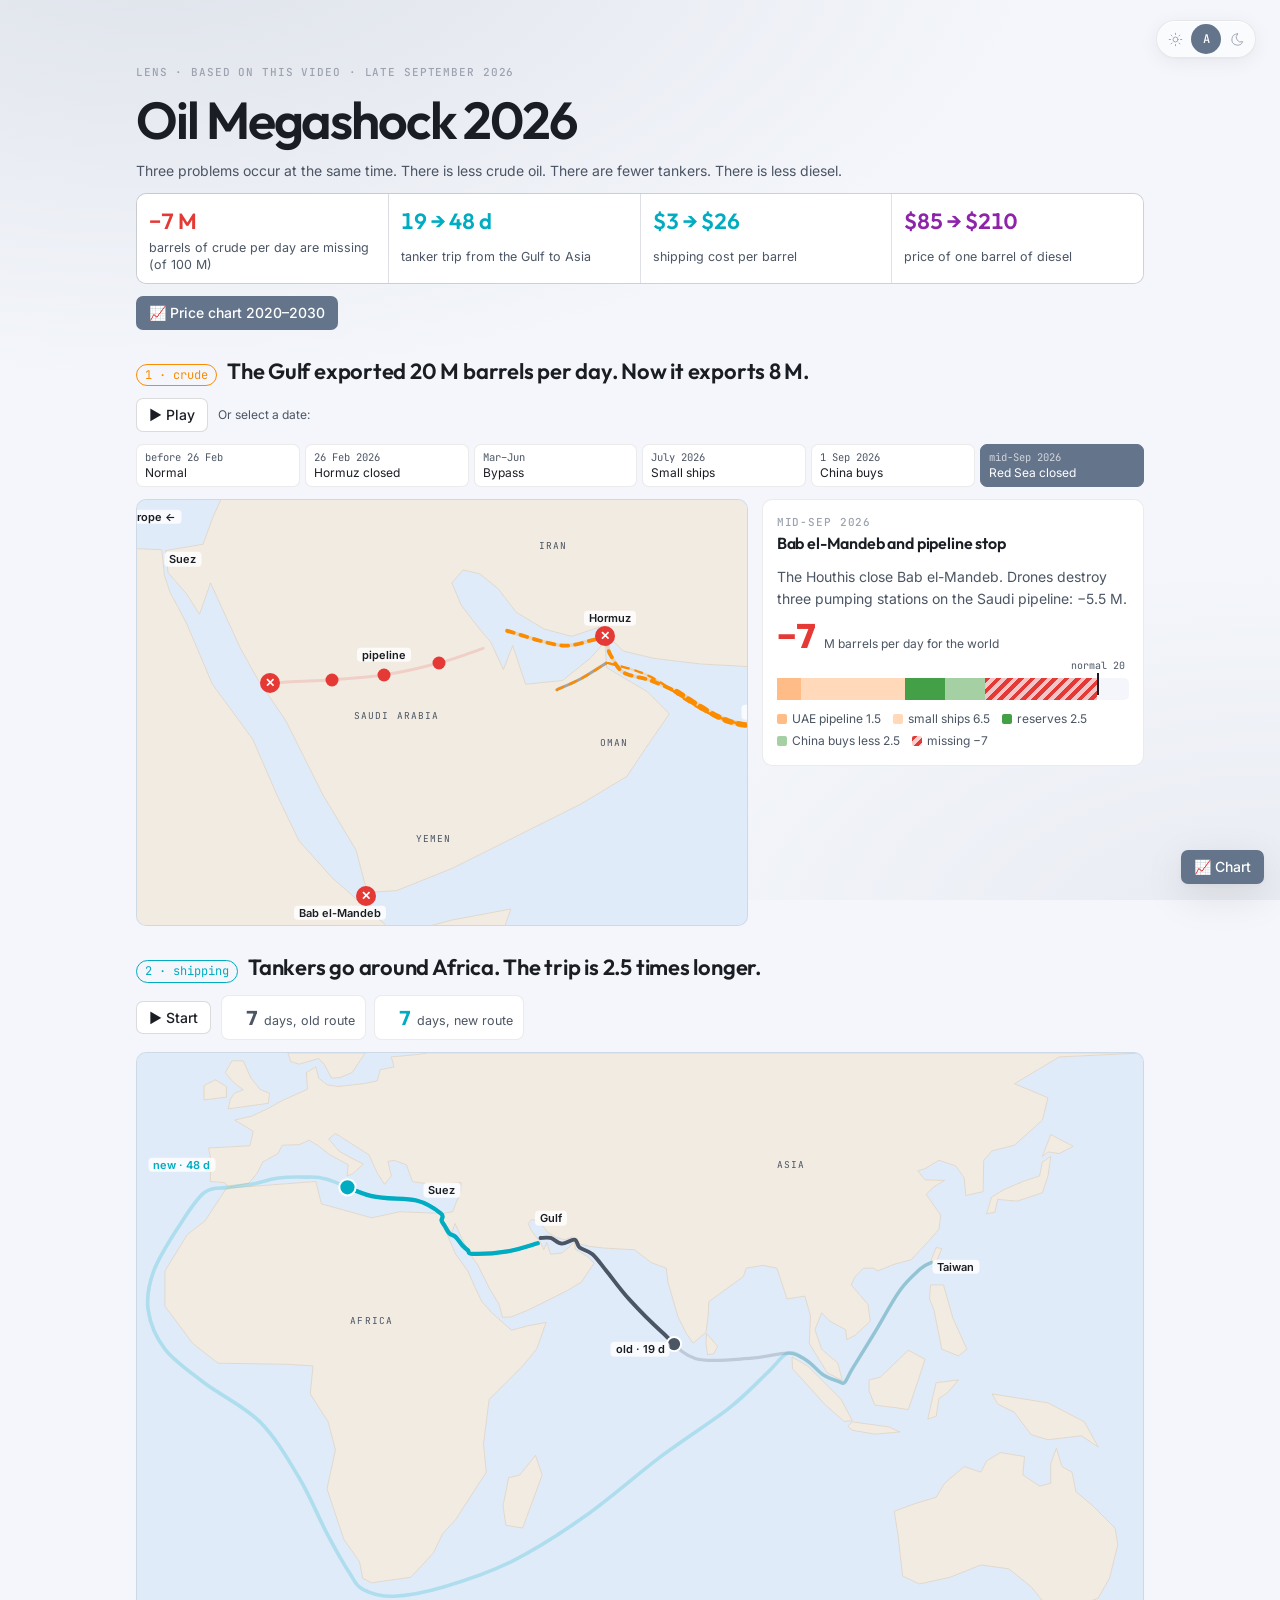
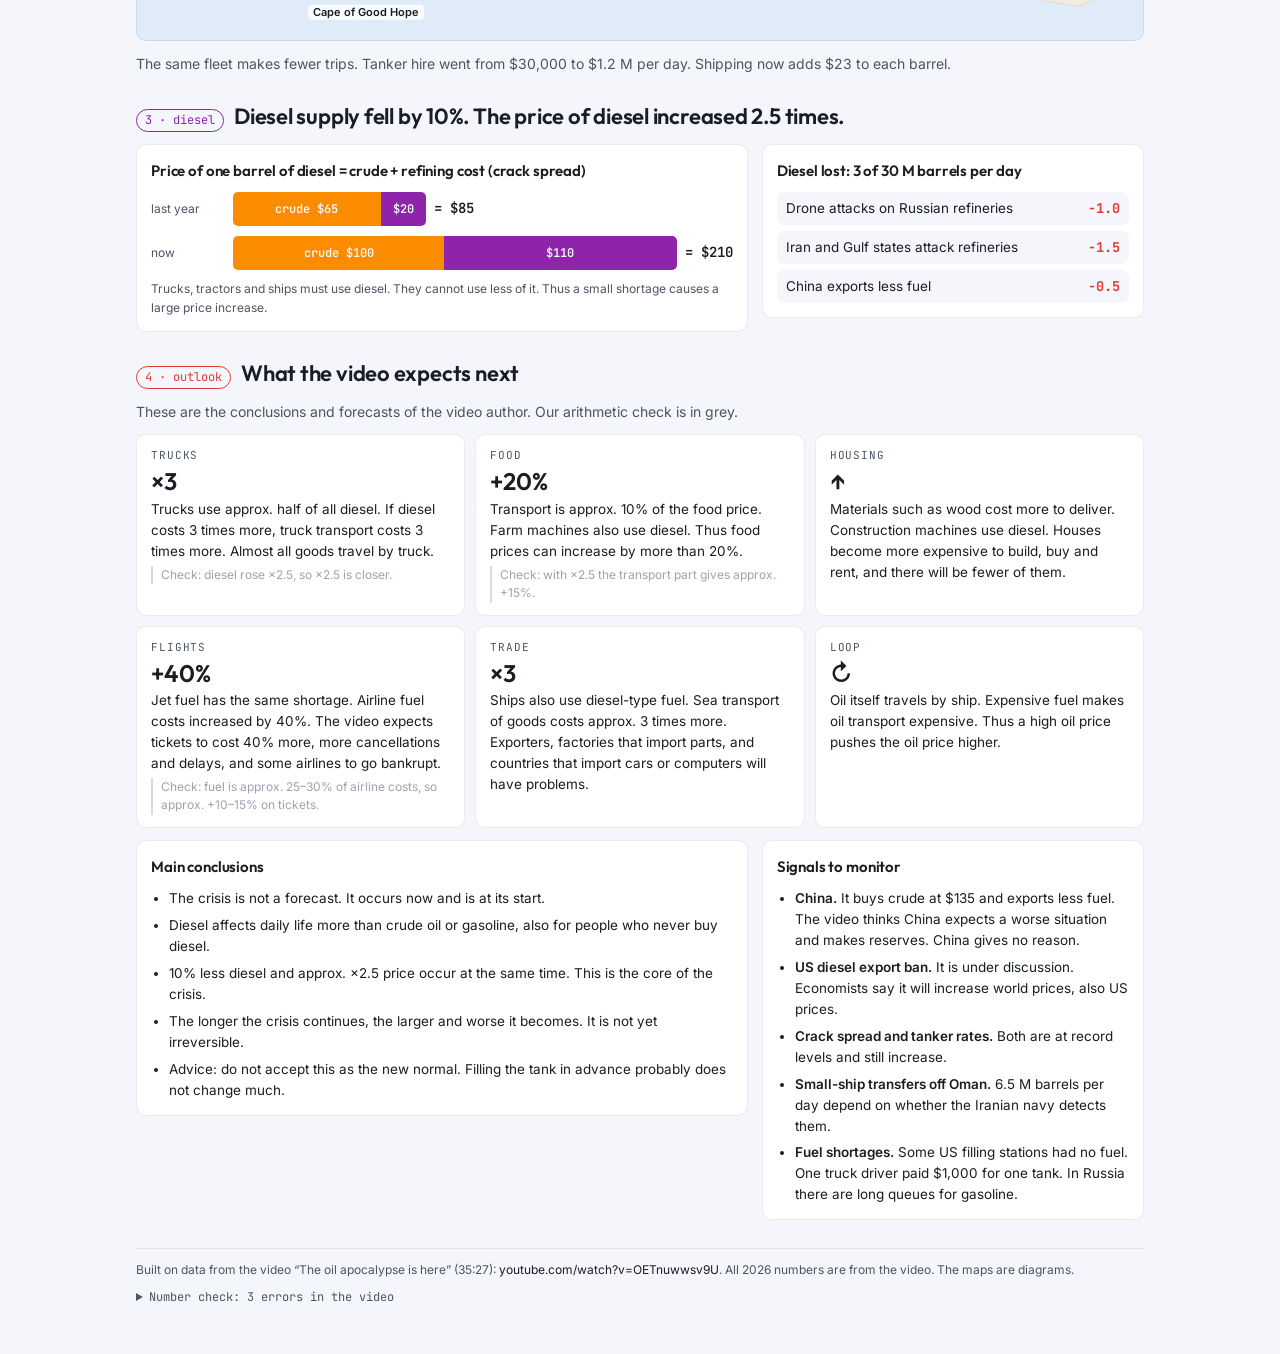
==== oilmegashock26.html @ 667f5273 "chore: drop unused chips rule" ====
<!doctype html>
<html lang="en" data-accent="lens">
<head>
<meta charset="utf-8">
<meta name="viewport" content="width=device-width,initial-scale=1,viewport-fit=cover">
<meta name="color-scheme" content="light dark">
<title>Oil Megashock 2026 · lens</title>
<meta name="description" content="Three oil shocks at once in 2026: crude, shipping and diesel. Interactive maps and a price chart 2020–2030.">
<meta name="date" content="2026-10-02">
<meta name="keywords" content="energy, economics">
<meta name="lens:source" content="video">
<meta property="og:title" content="Oil Megashock 2026">
<meta property="og:url" content="https://lens.gramoflava.xyz/oilmegashock26.html">
<link rel="icon" href="favicon.svg" type="image/svg+xml">
<link rel="preconnect" href="https://fonts.googleapis.com">
<link rel="preconnect" href="https://fonts.gstatic.com" crossorigin>
<link rel="stylesheet" href="https://fonts.googleapis.com/css2?family=Inter:wght@400;500;600&amp;family=JetBrains+Mono:wght@400;500&amp;family=Outfit:wght@400;500;600;700&amp;display=swap">
<script>
  (function () {
    var t = null;
    try { t = localStorage.getItem('theme'); } catch (e) { }
    if (t === 'light') document.documentElement.classList.add('theme-light');
    else if (t === 'dark') document.documentElement.classList.add('theme-dark');
  })();
</script>
<link rel="stylesheet" href="gramofdesign/gramof.css">
<link rel="stylesheet" href="common.css">
<script defer src="gramofdesign/theme.js"></script>
<style>
/* Layout: three compact blocks (supply, shipping, price) + chart modal.
   Colours come from gramof design tokens, so the theme switch drives everything. */
:root{
  --ink:var(--text); --muted:var(--text-secondary);
  --crude:var(--chart-2); --ship:var(--chart-4); --refine:var(--chart-3); --bad:var(--chart-5); --good:var(--chart-6);
  --sea:color-mix(in srgb,var(--chart-1) 10%,var(--bg));
  --land:color-mix(in srgb,var(--palette-sand) 22%,var(--surface));
  --coast:color-mix(in srgb,var(--palette-sand) 55%,var(--surface));
  --display:var(--font-display); --body:var(--font-sans); --mono:var(--font-mono);
}
.wrap{max-width:1040px;margin:0 auto;padding-inline:16px;padding-block:64px 48px;display:grid;gap:28px}
h1,h2,h3{font-family:var(--display);margin:0;text-wrap:balance;letter-spacing:-.01em}
h1{font-size:clamp(30px,5.5vw,52px);font-weight:600;letter-spacing:-.04em;line-height:1.05}
h2{font-size:clamp(17px,2.4vw,22px);font-weight:600;line-height:1.2}
h3{font-size:15px;font-weight:600}
p{margin:0}
.mono{font-family:var(--mono);font-variant-numeric:tabular-nums}
.muted{color:var(--muted)}
.t-crude{color:var(--crude)}.t-ship{color:var(--ship)}.t-refine{color:var(--refine)}.t-bad{color:var(--bad)}.t-good{color:var(--good)}
header{display:grid;gap:12px}
.kpis{display:grid;grid-template-columns:repeat(4,minmax(0,1fr));gap:1px;background:var(--line);border:1px solid var(--line);border-radius:10px;overflow:hidden}
.kpi{background:var(--surface);padding:10px 12px;display:grid;gap:2px}
.kpi b{font-family:var(--display);font-size:clamp(16px,2.2vw,22px);font-weight:600;white-space:nowrap;font-variant-numeric:tabular-nums}
.kpi span{font-size:12.5px;color:var(--muted);line-height:1.3}
@media (max-width:700px){.kpis{grid-template-columns:repeat(2,minmax(0,1fr))}}
section{display:grid;gap:12px}
.sh{display:flex;gap:10px;align-items:baseline;flex-wrap:wrap}
.sh .n{font-family:var(--mono);font-size:12px;color:var(--c);border:1px solid currentColor;border-radius:99px;padding:1px 8px}
.step:focus-visible,.x:focus-visible{outline:none;box-shadow:0 0 0 3px var(--accent-ring)}
.ctrl{display:flex;gap:10px;align-items:center;flex-wrap:wrap}

.grid2{display:grid;grid-template-columns:minmax(0,1.6fr) minmax(0,1fr);gap:14px;align-items:start}
@media (max-width:820px){.grid2{grid-template-columns:1fr}}
.card{background:var(--surface);border:1px solid var(--line);border-radius:10px;padding:14px;display:grid;gap:10px;min-width:0}

.map{position:relative;border-radius:10px;overflow:hidden;border:1px solid var(--line);background:var(--sea)}
.map svg{display:block;width:100%;height:auto}
.land{fill:var(--land);stroke:var(--coast);stroke-width:.6;stroke-linejoin:round;vector-effect:non-scaling-stroke}
.lbl{position:absolute;transform:translate(-50%,-50%);font-size:11px;line-height:1.15;white-space:nowrap;pointer-events:none;text-align:center}
.lbl.country{font-family:var(--mono);letter-spacing:.12em;text-transform:uppercase;color:var(--muted);font-size:9.5px}
.lbl.pt{font-weight:600;background:color-mix(in oklab,var(--surface) 80%,transparent);padding:1px 5px;border-radius:4px}
@media (max-width:560px){.lbl.minor{display:none}.lbl.pt{font-size:10px}}
.mk{position:absolute;transform:translate(-50%,-50%);display:grid;place-items:center;width:20px;height:20px;border-radius:50%;background:var(--bad);color:#fff;font-weight:700;font-size:12px;transition:transform .35s cubic-bezier(.3,1.6,.5,1),opacity .3s;pointer-events:none}
.mk.small{width:13px;height:13px}
.mk.off{transform:translate(-50%,-50%) scale(0);opacity:0}
.flow{fill:none;stroke-linecap:round;stroke-linejoin:round;vector-effect:non-scaling-stroke;transition:stroke-width .7s ease}
.flow.anim{stroke-dasharray:7 7;animation:dash .9s linear infinite}
.pipe{fill:none;stroke-linecap:round;vector-effect:non-scaling-stroke;transition:opacity .6s}
@keyframes dash{to{stroke-dashoffset:-14}}
.route{fill:none;stroke-linecap:round;stroke-linejoin:round}

.stepper{display:grid;grid-template-columns:repeat(6,minmax(0,1fr));gap:5px}
.step{all:unset;cursor:pointer;display:grid;gap:1px;padding:6px 8px;border-radius:7px;border:1px solid var(--line);background:var(--surface);font-size:12px;line-height:1.25}
.step .d{font-family:var(--mono);font-size:10.5px;color:var(--muted)}
.step[aria-current="true"]{background:var(--accent);color:var(--text-on-accent);border-color:var(--accent)}
.step[aria-current="true"] .d{color:inherit;opacity:.7}
@media (max-width:640px){.stepper{grid-template-columns:repeat(3,minmax(0,1fr))}}
.net{display:flex;align-items:baseline;gap:8px}
.net b{font-family:var(--display);font-size:34px;font-weight:800;line-height:1}
.bal{position:relative;height:22px;border-radius:5px;background:var(--bg);display:flex;margin-top:14px}
.bal div{height:100%;transition:width .7s cubic-bezier(.4,0,.2,1)}
.bal .norm{position:absolute;top:-5px;bottom:-5px;width:2px;background:var(--ink)}
.bal .norm::after{content:"normal 20";position:absolute;top:-15px;left:50%;transform:translateX(-50%);font-family:var(--mono);font-size:10px;color:var(--muted);white-space:nowrap}
.gap{background:repeating-linear-gradient(135deg,var(--bad) 0 4px,color-mix(in oklab,var(--bad) 25%,transparent) 4px 8px)}
.leg{display:flex;flex-wrap:wrap;gap:4px 12px;font-size:12px;color:var(--muted)}
.leg i{display:inline-block;width:10px;height:10px;border-radius:2px;margin-right:5px;vertical-align:-1px}

.counters{display:flex;gap:8px;flex-wrap:wrap}
.counter{display:flex;gap:6px;align-items:baseline;padding:6px 10px;border-radius:8px;background:var(--surface);border:1px solid var(--line);font-size:12.5px;color:var(--muted)}
.counter b{font-family:var(--display);font-size:20px;min-width:2ch;text-align:right;font-variant-numeric:tabular-nums}

.srow{display:grid;grid-template-columns:72px minmax(0,1fr);gap:10px;align-items:center}
.sbar{display:flex;height:34px}
.sbar div{display:flex;align-items:center;justify-content:center;font-family:var(--mono);font-size:12px;font-weight:600;color:var(--bg);white-space:nowrap;overflow:hidden;transition:width 1.1s cubic-bezier(.3,0,.2,1)}
.sbar .tot{color:var(--ink);padding-left:8px;font-size:14px;justify-content:flex-start;overflow:visible}
.list{display:grid;gap:6px;font-size:13.5px}
.li{display:grid;grid-template-columns:minmax(0,1fr) auto;gap:10px;padding:6px 9px;border-radius:7px;background:var(--bg)}
.li b{font-family:var(--mono)}
.fc{display:grid;grid-template-columns:repeat(3,minmax(0,1fr));gap:10px}
@media (max-width:820px){.fc{grid-template-columns:repeat(2,minmax(0,1fr))}}
@media (max-width:520px){.fc{grid-template-columns:1fr}}
.fcard{background:var(--surface);border:1px solid var(--line);border-radius:10px;padding:12px 14px;display:grid;gap:4px;align-content:start}
.fcard .fk{font-family:var(--mono);font-size:11px;letter-spacing:.08em;text-transform:uppercase;color:var(--muted)}
.fcard b{font-family:var(--display);font-size:24px;font-weight:600;line-height:1.1}
.fcard p{font-size:13.5px}
.fcard small{font-size:12px;color:var(--text-muted);border-left:2px solid var(--line-strong);padding-left:8px}
.pts{margin:0;padding-left:18px;display:grid;gap:6px;font-size:13.5px}
.pts b{font-weight:600}
details{font-size:13px;color:var(--muted)}
details summary{cursor:pointer;font-family:var(--mono);font-size:12px}
details ul{margin:8px 0 0;padding-left:18px;display:grid;gap:4px}
footer{font-size:12px;color:var(--muted);border-top:1px solid var(--line);padding-top:12px;display:grid;gap:8px}
.fab{position:fixed;right:16px;bottom:calc(16px + env(safe-area-inset-bottom,0px));z-index:5;box-shadow:var(--shadow-lg)}

/* modal */
dialog#chartDlg{position:fixed;inset:0;width:100vw;height:100dvh;max-width:none;max-height:none;margin:0;padding:0;border:0;border-radius:0;box-shadow:none;background:var(--surface);color:var(--ink);overflow:hidden}
dialog#chartDlg::backdrop{background:rgba(6,12,16,.55)}
.dlg{display:grid;grid-template-rows:auto minmax(0,1fr);height:100%;max-width:1600px;margin:0 auto}
.dlg-head{display:flex;gap:12px;align-items:flex-start;justify-content:space-between;padding:calc(12px + env(safe-area-inset-top,0px)) 20px 12px;border-bottom:1px solid var(--line)}
.dlg-body{overflow:auto;padding:14px 20px calc(16px + env(safe-area-inset-bottom,0px));display:grid;gap:14px;align-content:start}
.x{all:unset;cursor:pointer;width:32px;height:32px;border-radius:50%;display:grid;place-items:center;border:1px solid var(--line);font-size:16px;flex:none}
.now{display:grid;grid-template-columns:repeat(3,minmax(0,1fr));gap:8px}
.nowc{background:var(--bg);border-radius:8px;padding:8px 10px;display:grid;gap:1px;border-top:3px solid var(--c)}
.nowc .h{font-size:12px;color:var(--muted)}
.nowc b{font-family:var(--display);font-size:20px;font-weight:600;font-variant-numeric:tabular-nums}
.nowc small{font-size:11px;color:var(--muted);font-family:var(--mono)}
@media (max-width:600px){.now{grid-template-columns:1fr}}
.stale{font-size:13px;padding:7px 10px;border-radius:8px;background:color-mix(in oklab,var(--crude) 14%,var(--surface))}
.cg{display:grid;grid-template-columns:minmax(0,1fr) 300px;gap:20px;align-items:start}
@media (max-width:880px){.cg{grid-template-columns:1fr}}
.charts{position:relative;min-width:0}
.charts svg{display:block;width:100%;touch-action:pan-y}
.charts text{font-family:var(--mono);font-size:10.5px;fill:var(--muted)}
.charts .ttl{font-family:var(--body);font-size:12.5px;font-weight:600;fill:var(--ink)}
.tip{position:absolute;pointer-events:none;background:var(--ink);color:var(--bg);font-size:12px;padding:7px 9px;border-radius:8px;display:grid;gap:2px;min-width:160px;transform:translate(-50%,0);font-family:var(--mono);z-index:2}
.tip .d{font-weight:600;font-family:var(--body)}
.issues{display:grid;gap:6px}
.iss{display:grid;grid-template-columns:20px minmax(0,1fr);gap:8px;align-items:start;padding:6px 8px;border-radius:7px;background:var(--bg);cursor:pointer;font-size:13px;line-height:1.3;position:relative}
.iss:focus-within{outline:2px solid var(--ship)}
.iss input{position:absolute;opacity:0;pointer-events:none}
.iss .box{width:18px;height:18px;border-radius:4px;display:grid;place-items:center;font-weight:700;font-size:11px;color:#fff;background:var(--bad)}
.iss.res .box{background:var(--good)}
.iss.res .nm{text-decoration:line-through;color:var(--muted)}
.iss .meta{font-family:var(--mono);font-size:10.5px;color:var(--muted)}
input[type=range]{width:100%;accent-color:var(--ink)}
.sl{display:grid;gap:2px;font-size:13px}
.sl .top{display:flex;justify-content:space-between}
.key{display:flex;flex-wrap:wrap;gap:4px 12px;font-size:12px;color:var(--muted)}
.key i{display:inline-block;width:18px;height:0;border-top:2.5px solid;vertical-align:middle;margin-right:5px}
.small{font-size:12px;color:var(--muted)}
@media (prefers-reduced-motion: reduce){*{animation:none!important;transition:none!important}}
</style>
</head>
<body>
<div class="theme-wrap">
  <div class="segmented segmented--icon" role="group" aria-label="Color theme" data-theme-switch>
    <button class="segmented__btn" type="button" data-theme="light" aria-label="Light" title="Light" aria-pressed="false">
      <svg class="icon" viewBox="0 0 24 24" aria-hidden="true"><circle cx="12" cy="12" r="4"></circle><path d="M6.343 17.657l-1.414 1.414M6.343 6.343L4.929 4.929M17.657 6.343l1.414 -1.414M17.657 17.657l1.414 1.414M12 20v2M12 2v2M20 12h2M2 12h2"></path></svg>
    </button>
    <button class="segmented__btn" type="button" data-theme="auto" aria-label="Auto" title="Auto" aria-pressed="false"><span>A</span></button>
    <button class="segmented__btn" type="button" data-theme="dark" aria-label="Dark" title="Dark" aria-pressed="false">
      <svg class="icon" viewBox="0 0 24 24" aria-hidden="true"><path d="M12 3h.393a7.5 7.5 0 0 0 7.92 12.446A9 9 0 1 1 12 2.992z"></path></svg>
    </button>
  </div>
</div>
<div class="wrap">
<header>
  <span class="eyebrow"><a href="./" style="color:inherit">lens</a> · Based on <a href="https://www.youtube.com/watch?v=OETnuwwsv9U" target="_blank" rel="noopener" style="color:inherit">this video</a> · late September 2026</span>
  <h1>Oil Megashock 2026</h1>
  <p class="muted">Three problems occur at the same time. There is less crude oil. There are fewer tankers. There is less diesel.</p>
  <div class="kpis">
    <div class="kpi"><b class="t-bad">−7 M</b><span>barrels of crude per day are missing (of 100 M)</span></div>
    <div class="kpi"><b class="t-ship">19 → 48 d</b><span>tanker trip from the Gulf to Asia</span></div>
    <div class="kpi"><b class="t-ship">$3 → $26</b><span>shipping cost per barrel</span></div>
    <div class="kpi"><b class="t-refine">$85 → $210</b><span>price of one barrel of diesel</span></div>
  </div>
  <div class="ctrl"><button class="btn btn--primary" type="button" data-open-chart>📈 Price chart 2020–2030</button></div>
</header>

<section id="s1">
  <div class="sh"><span class="n" style="--c:var(--crude);color:var(--crude)">1 · crude</span><h2>The Gulf exported 20 M barrels per day. Now it exports 8 M.</h2></div>
  <div class="ctrl"><button class="btn" id="play" type="button">▶ Play</button><span class="small">Or select a date:</span></div>
  <div class="stepper" id="stepper"></div>
  <div class="grid2">
    <div class="map" id="rmap"><svg id="rsvg" viewBox="291 143 182 127" role="img" aria-label="Oil flows from the Persian Gulf"></svg></div>
    <div class="card" aria-live="polite">
      <div><div class="eyebrow" id="stDate"></div><h3 id="stTitle" style="font-size:16px"></h3></div>
      <p class="muted" id="stText"></p>
      <div class="net"><b id="stNet" class="mono"></b><span class="small">M barrels per day for the world</span></div>
      <div class="bal" id="bal"></div>
      <div class="leg" id="leg"></div>
    </div>
  </div>
</section>

<section id="s2">
  <div class="sh"><span class="n" style="color:var(--ship)">2 · shipping</span><h2>Tankers go around Africa. The trip is 2.5 times longer.</h2></div>
  <div class="ctrl">
    <button class="btn" id="race" type="button">▶ Start</button>
    <div class="counters">
      <div class="counter"><b id="cOld" class="muted">19</b> days, old route</div>
      <div class="counter"><b id="cNew" class="t-ship">48</b> days, new route</div>
    </div>
  </div>
  <div class="map" id="gmap"><svg id="gsvg" viewBox="0 0 990 578" role="img" aria-label="Old and new tanker routes"></svg></div>
  <p class="muted">The same fleet makes fewer trips. Tanker hire went from $30,000 to $1.2 M per day. Shipping now adds $23 to each barrel.</p>
</section>

<section id="s3">
  <div class="sh"><span class="n" style="color:var(--refine)">3 · diesel</span><h2>Diesel supply fell by 10%. The price of diesel increased 2.5 times.</h2></div>
  <div class="grid2">
    <div class="card">
      <h3>Price of one barrel of diesel = crude + refining cost (crack spread)</h3>
      <div id="stack" style="display:grid;gap:10px"></div>
      <p class="small">Trucks, tractors and ships must use diesel. They cannot use less of it. Thus a small shortage causes a large price increase.</p>
    </div>
    <div class="card">
      <h3>Diesel lost: 3 of 30 M barrels per day</h3>
      <div class="list">
        <div class="li"><span>Drone attacks on Russian refineries</span><b class="t-bad">−1.0</b></div>
        <div class="li"><span>Iran and Gulf states attack refineries</span><b class="t-bad">−1.5</b></div>
        <div class="li"><span>China exports less fuel</span><b class="t-bad">−0.5</b></div>
      </div>
    </div>
  </div>
</section>

<section id="s4">
  <div class="sh"><span class="n" style="color:var(--bad)">4 · outlook</span><h2>What the video expects next</h2></div>
  <p class="muted">These are the conclusions and forecasts of the video author. Our arithmetic check is in grey.</p>
  <div class="fc">
    <div class="fcard"><span class="fk">Trucks</span><b>×3</b><p>Trucks use approx. half of all diesel. If diesel costs 3 times more, truck transport costs 3 times more. Almost all goods travel by truck.</p><small>Check: diesel rose ×2.5, so ×2.5 is closer.</small></div>
    <div class="fcard"><span class="fk">Food</span><b>+20%</b><p>Transport is approx. 10% of the food price. Farm machines also use diesel. Thus food prices can increase by more than 20%.</p><small>Check: with ×2.5 the transport part gives approx. +15%.</small></div>
    <div class="fcard"><span class="fk">Housing</span><b>↑</b><p>Materials such as wood cost more to deliver. Construction machines use diesel. Houses become more expensive to build, buy and rent, and there will be fewer of them.</p></div>
    <div class="fcard"><span class="fk">Flights</span><b>+40%</b><p>Jet fuel has the same shortage. Airline fuel costs increased by 40%. The video expects tickets to cost 40% more, more cancellations and delays, and some airlines to go bankrupt.</p><small>Check: fuel is approx. 25–30% of airline costs, so approx. +10–15% on tickets.</small></div>
    <div class="fcard"><span class="fk">Trade</span><b>×3</b><p>Ships also use diesel-type fuel. Sea transport of goods costs approx. 3 times more. Exporters, factories that import parts, and countries that import cars or computers will have problems.</p></div>
    <div class="fcard"><span class="fk">Loop</span><b>↻</b><p>Oil itself travels by ship. Expensive fuel makes oil transport expensive. Thus a high oil price pushes the oil price higher.</p></div>
  </div>
  <div class="grid2">
    <div class="card">
      <h3>Main conclusions</h3>
      <ul class="pts">
        <li>The crisis is not a forecast. It occurs now and is at its start.</li>
        <li>Diesel affects daily life more than crude oil or gasoline, also for people who never buy diesel.</li>
        <li>10% less diesel and approx. ×2.5 price occur at the same time. This is the core of the crisis.</li>
        <li>The longer the crisis continues, the larger and worse it becomes. It is not yet irreversible.</li>
        <li>Advice: do not accept this as the new normal. Filling the tank in advance probably does not change much.</li>
      </ul>
    </div>
    <div class="card">
      <h3>Signals to monitor</h3>
      <ul class="pts">
        <li><b>China.</b> It buys crude at $135 and exports less fuel. The video thinks China expects a worse situation and makes reserves. China gives no reason.</li>
        <li><b>US diesel export ban.</b> It is under discussion. Economists say it will increase world prices, also US prices.</li>
        <li><b>Crack spread and tanker rates.</b> Both are at record levels and still increase.</li>
        <li><b>Small-ship transfers off Oman.</b> 6.5 M barrels per day depend on whether the Iranian navy detects them.</li>
        <li><b>Fuel shortages.</b> Some US filling stations had no fuel. One truck driver paid $1,000 for one tank. In Russia there are long queues for gasoline.</li>
      </ul>
    </div>
  </div>
</section>

<footer>
  <span>Built on data from the video “The oil apocalypse is here” (35:27): <a href="https://www.youtube.com/watch?v=OETnuwwsv9U" target="_blank" rel="noopener" style="color:var(--ink)">youtube.com/watch?v=OETnuwwsv9U</a>. All 2026 numbers are from the video. The maps are diagrams.</span>
  <details><summary>Number check: 3 errors in the video</summary><ul>
    <li>Diesel $85 → $210 is ×2.5 (+147%), not +250%.</li>
    <li>19 → 48 days is ×2.5, not ×3–4. Thus food prices increase by approx. 15%, not 20%.</li>
    <li>Fuel is approx. 25–30% of airline costs. Thus +40% fuel cost gives approx. +10–15% on tickets, not +40%.</li>
  </ul></details>
</footer>
</div>

<button class="btn btn--primary fab" type="button" data-open-chart>📈 Chart</button>

<dialog id="chartDlg" aria-labelledby="dlgTitle">
  <div class="dlg">
    <div class="dlg-head">
      <div style="display:grid;gap:2px"><span class="eyebrow" id="dlgEyebrow"></span><h2 id="dlgTitle">Crude, shipping and crack spread, 2020–2030</h2></div>
      <button class="x" type="button" id="dlgClose" aria-label="Close">✕</button>
    </div>
    <div class="dlg-body">
      <div class="now" id="nowCards"></div>
      <p class="stale" id="stale" hidden></p>
      <div class="cg">
        <div class="charts" id="charts"><div class="tip" id="tip" style="opacity:0"></div></div>
        <div style="display:grid;gap:10px;min-width:0">
          <h3>Open problems</h3>
          <p class="small">✕ = not solved. Click a problem to mark it solved.</p>
          <div class="issues" id="issues"></div>
          <label class="sl"><span class="top"><span>Solved by</span><b class="mono" id="resV"></b></span><input type="range" id="resM" min="0" max="48" step="1" value="6"></label>
          <div class="ctrl"><button class="btn" type="button" id="allRes">Solve all</button><button class="btn" type="button" id="noneRes">Reset</button></div>
        </div>
      </div>
      <div class="key">
        <span><i style="border-color:var(--ink)"></i>data</span>
        <span><i style="border-top-style:dotted;border-color:var(--ink)"></i>no data</span>
        <span><i style="border-color:var(--ship)"></i>forecast, your choice</span>
        <span><i style="border-top-style:dashed;border-color:var(--bad)"></i>forecast, nothing solved</span>
      </div>
      <p class="small">The forecast is a simple model, not a market prediction. Data before 2026 are approximate monthly averages. 2026 data: <a href="https://www.youtube.com/watch?v=OETnuwwsv9U" target="_blank" rel="noopener" style="color:inherit">source video</a>.</p>
    </div>
  </div>
</dialog>

<script>
(function(){
const reduce=matchMedia('(prefers-reduced-motion: reduce)').matches;
const NS='http://www.w3.org/2000/svg';
const X=lon=>+((lon+22)*5.5).toFixed(2),Y=lat=>+((60-lat)*5.5).toFixed(2),P=p=>[X(p[0]),Y(p[1])];
function el(t,a,p){const e=document.createElementNS(NS,t);for(const k in a)e.setAttribute(k,a[k]);if(p)p.appendChild(e);return e}
function smooth(ll){const pts=ll.map(P);let d=`M${pts[0][0]},${pts[0][1]}`;if(pts.length<3)return d+'L'+pts.slice(1).map(p=>p.join(',')).join('L');for(let i=0;i<pts.length-1;i++){const p0=pts[i-1]||pts[i],p1=pts[i],p2=pts[i+1],p3=pts[i+2]||p2;d+=`C${(p1[0]+(p2[0]-p0[0])/6).toFixed(2)},${(p1[1]+(p2[1]-p0[1])/6).toFixed(2)} ${(p2[0]-(p3[0]-p1[0])/6).toFixed(2)},${(p2[1]-(p3[1]-p1[1])/6).toFixed(2)} ${p2[0]},${p2[1]}`}return d}
const poly=ll=>'M'+ll.map(P).map(p=>p.join(',')).join('L')+'Z';
const LAND={
eurasia:[[30,60],[28,59.7],[23.5,59.3],[24,57.5],[21.5,57],[21,55],[18.5,54.5],[14,54],[12,54.3],[10.5,55.5],[10,57.5],[8.3,56.5],[8.5,53.5],[4,51.5],[1.5,50.1],[-1.5,48.7],[-4.5,48],[-1.2,46],[-1.8,43.4],[-9.2,43],[-8.8,41],[-8.9,37],[-6.3,36.8],[-5.6,36],[-2,36.7],[-0.5,38.5],[0.5,40.5],[3.2,42],[4,43.5],[7,43.6],[8.8,44.4],[10.3,43.5],[12.5,41.8],[15.8,40],[15.6,38],[16.6,38.4],[18.5,40.1],[16,41.4],[14.2,42.4],[12.3,44.6],[13.5,45.6],[19.5,41.8],[21,38.5],[22.3,36.5],[23.5,38],[22.9,40.6],[24,40.8],[26.2,40],[27.3,37],[30.5,36.5],[36,36.8],[35.9,35],[35,33],[34.5,31.6],[32.45,31.25],[32.6,30.05],[33.6,28.9],[34.3,27.8],[34.9,29.5],[36.5,26],[37.5,24.2],[39,22],[41,18],[42.8,15],[43.4,12.7],[45,12.8],[48,14],[52,16],[55,17.5],[57.5,19],[58.5,20.5],[59.8,22.4],[58.6,23.6],[56.4,24.9],[56.3,26.3],[55.5,25.4],[54,24.2],[52,24],[51.6,25.2],[51.3,26.1],[50.8,24.8],[50.1,26.3],[49.5,27],[48.5,28.3],[48,29.5],[48.6,30.2],[49.5,30],[50.5,29.2],[51.5,27.9],[53,27],[54.5,26.6],[56,27.1],[57.3,25.8],[59,25.4],[61.5,25.1],[67,24.8],[70,22.5],[72.7,21.5],[73,19],[74.8,12.8],[76.3,9.8],[77.5,8.1],[79.8,10],[80.2,13],[80.3,15.5],[86.5,20],[87,21.5],[90,22],[92.5,21.5],[94.3,16],[97.5,16.5],[98.5,13],[98.3,8],[101.5,2.8],[104.2,1.4],[103.4,4.5],[100.5,7],[99.3,10.5],[100.5,13.5],[102,12],[104.8,10.5],[105,8.7],[106.5,9.5],[109.2,12],[108.8,15],[105.8,18.5],[106.5,20],[108,21.5],[109.8,21.5],[110.5,21],[113.5,22.2],[116.5,23],[119.8,26.5],[121.5,28.5],[121.8,31],[119.2,34.7],[120.5,36],[122.5,37.2],[119,37.3],[117.7,38.9],[119,39.3],[121.5,40.8],[124.5,39.8],[126,37.7],[126.3,34.5],[129.4,35.2],[129.5,40.8],[131,42.5],[135,43.5],[140,48],[141,52],[135,54.5],[143,59.3],[158,60]],
africa:[[-6,35.8],[10,37],[11,33],[20,30.5],[25,31.6],[32.25,31.3],[32.4,29.9],[32.7,29],[33.6,27.3],[35,24],[37.2,21],[38.5,18],[39.7,15.5],[41.5,13.5],[43.2,12],[45,10.4],[48,11.2],[51.2,11.8],[49.5,7],[47,4],[41,-2],[40,-10],[40.5,-15],[35,-23.5],[32.7,-26],[31,-29.5],[27,-33.8],[20,-34.8],[18.4,-34],[17.8,-31],[15,-27],[12,-18],[13.5,-11],[12.2,-6],[9,-1],[9.5,4],[5,4.3],[-7.5,4.5],[-12,8],[-17,14.7],[-17,21],[-13,27.5],[-9.8,30]],
scand:[[5,60],[5.5,58.5],[7,58],[10.5,59],[11.5,58],[12.8,55.5],[14.3,55.6],[16.5,56.5],[18.5,59.5],[18.8,60]],
uk:[[-5.7,50],[1.5,51],[1.7,52.8],[0,53.5],[-1.6,55.5],[-3,58.6],[-5,58.6],[-6.2,56.5],[-4.8,54.8],[-3,53.4],[-4.6,52.8],[-5.3,51.7]],
ie:[[-10,51.6],[-6,52.1],[-6,54],[-8,55.2],[-10,54.2]],
mad:[[49.3,-12],[50.5,-15.5],[47,-25],[44,-24.5],[43.5,-21],[44.5,-16],[46.5,-15.5]],
sl:[[79.9,9.8],[81.9,7.5],[81.2,6.2],[80.1,6],[79.8,8]],
sum:[[95.2,5.6],[98,4],[104,-2],[106,-5.8],[104.5,-5.9],[101,-2.8],[98.5,0],[95.3,3.5]],
java:[[105.2,-6.8],[106,-6],[112.5,-6.9],[114.5,-7.8],[110,-8.2],[106,-7.5]],
bor:[[109,1.5],[111,2],[116,6.8],[119,5.2],[117.8,1.5],[116,-3.8],[114,-3.5],[110,-3],[109,-0.5]],
sul:[[119.5,-5.5],[120.5,-1],[121,1],[125,1.5],[123,-0.8],[121.5,-1.8],[121,-5]],
phl:[[120,18.5],[122.3,18.5],[124,12.5],[126.5,7],[125,5.8],[122,7],[120.6,14],[119.8,16]],
tw:[[121,25.2],[122,25],[120.8,22],[120.1,23]],
jp:[[130,31.2],[131.5,31.5],[132,33.8],[135.5,33.5],[140,35],[141,38],[141.5,41.5],[140,40.5],[139.5,38],[136.5,37],[133,35.5],[130.9,34.2]],
hk:[[140,41.5],[141.5,45.4],[145.5,43.3],[143,42],[141,42.3]],
png:[[131,-1],[141,-2.6],[147.5,-6],[150,-10.5],[147,-8.5],[141,-9.2],[138,-8.3],[135,-4.3],[132,-2.8]],
aus:[[113.5,-22],[114.2,-26.5],[115,-33.6],[118,-35],[123.5,-33.8],[129,-31.6],[134,-32.3],[138,-35.5],[140,-38],[146.5,-39],[150,-37.5],[152,-34],[153.5,-28],[153,-25],[149,-21],[146,-18.5],[145.3,-15],[143.5,-14],[142.5,-10.7],[141.5,-13.5],[141.5,-17],[139.5,-17.5],[136.5,-15.5],[136.8,-12.2],[132.5,-11.5],[130,-13],[129,-15],[126,-14],[122.5,-17],[121,-19.5],[117,-20.7]]
};
function drawLand(svg,vb){el('rect',{x:vb[0]-5,y:vb[1]-5,width:vb[2]+10,height:vb[3]+10,fill:'var(--sea)'},svg);const g=el('g',{},svg);for(const k in LAND)el('path',{d:poly(LAND[k]),class:'land'},g)}
function overlay(map,vb){return(lon,lat,html,cls)=>{const d=document.createElement('div');d.className=cls;d.innerHTML=html;d.style.left=((X(lon)-vb[0])/vb[2]*100)+'%';d.style.top=((Y(lat)-vb[1])/vb[3]*100)+'%';map.appendChild(d);return d}}

/* ===== 1. Gulf map ===== */
const RVB=[291,143,182,127],rsvg=document.getElementById('rsvg');drawLand(rsvg,RVB);const R=overlay(document.getElementById('rmap'),RVB);
const RT={
 hormuz:[[49.8,28.6],[51.5,27.2],[54,25.9],[56.3,26.6],[57.2,25.2],[59.5,24],[61.2,22.6]],
 hAsia:[[61.2,22.6],[63.5,21.6],[66,20.8]],
 hEU:[[61.2,22.6],[60,19],[56,15.5],[51,13.2],[46,11.9],[43.35,12.5],[41.9,14.7],[40,18],[38.4,21.5],[36.6,24.6],[35,27.1],[33.9,27.7],[33.1,29],[32.5,30],[32.35,31.3],[30.5,32.8]],
 uaePipe:[[53.7,23.7],[55,24.3],[56.38,25.15]],
 uaeSea:[[56.5,25.15],[58.8,24.4],[62,22.4],[66,21.2]],
 ewPipe:[[49.7,25.95],[47.3,25.15],[44.3,24.5],[41.5,24.25],[39.5,24.15],[38.15,24.05]],
 ewN:[[37.9,24.2],[37.2,24.7],[36.2,25.6],[35,27.1],[33.9,27.7],[33.1,29],[32.5,30],[32.35,31.3],[30.5,32.8]],
 ewS:[[37.9,23.9],[38.4,21.5],[40,18],[41.9,14.7],[43.35,12.5],[46,11.9],[51,13.2],[56,15.2],[61,15.6],[66,15.4]],
 stsIn:[[51,26.9],[54,26.1],[56.1,26.45],[56.6,25.6],[57.3,24.65],[58.8,24.2],[60.2,23.6]],
 stsOut:[[60.2,23.6],[63,22],[66,21.6]]
};
const flows={};
function mkFlow(k,pipe){const g=el('g',{},rsvg),d=smooth(RT[k]);flows[k]={pipe,base:pipe?el('path',{d,class:'pipe',stroke:'var(--ink)','stroke-width':3,opacity:.15},g):el('path',{d,class:'flow',stroke:'var(--crude)','stroke-width':0,opacity:.22},g),top:el('path',{d,class:'flow anim',stroke:'var(--crude)','stroke-width':0},g)}}
['hEU','hAsia','hormuz','ewS','ewN','uaeSea','stsOut','stsIn'].forEach(k=>mkFlow(k,false));mkFlow('uaePipe',true);mkFlow('ewPipe',true);
R(53.5,31.5,'Iran','lbl country');R(45,22.3,'Saudi Arabia','lbl country');R(47,15.6,'Yemen','lbl country');R(56.8,20.8,'Oman','lbl country');
R(56.6,27.6,'Hormuz','lbl pt');R(41.9,11.6,'Bab el-Mandeb','lbl pt');R(33.4,30.8,'Suez','lbl pt');
R(44.3,25.6,'pipeline','lbl pt minor');R(65,22.5,'→ Asia','lbl pt');R(31.6,33.1,'Europe ←','lbl pt');
const mH=R(56.3,26.6,'✕','mk off'),mB=R(43.35,12.5,'✕','mk off'),mY=R(38.15,24.05,'✕','mk off'),mS=[[47.3,25.15],[44.3,24.5],[41.5,24.25]].map(p=>R(p[0],p[1],'','mk small off'));
const STAGES=[
 {d:'before 26 Feb',s:'Normal',t:'Normal operation',x:'20 M barrels per day go through Hormuz.',v:{hormuz:20,uae:0,ew:0,sts:0,spr:0,cn:0}},
 {d:'26 Feb 2026',s:'Hormuz closed',t:'Iran closes Hormuz',x:'A war with Iran starts. Iran closes the strait. 20 M barrels per day stop.',v:{hormuz:0,uae:0,ew:0,sts:0,spr:0,cn:0},h:1},
 {d:'Mar–Jun',s:'Bypass',t:'Pipelines and reserves',x:'Two pipelines go around Hormuz: +7 M. Countries use emergency reserves: +2.5 M. China buys less: +5.5 M.',v:{hormuz:0,uae:1.5,ew:5.5,sts:0,spr:2.5,cn:5.5},h:1},
 {d:'July 2026',s:'Small ships',t:'Ship-to-ship transfer',x:'Small ships move oil out along the coast of Oman. They load it into large tankers at sea: +6.5 M.',v:{hormuz:0,uae:1.5,ew:5.5,sts:6.5,spr:2.5,cn:5.5},h:1},
 {d:'1 Sep 2026',s:'China buys',t:'China buys more oil again',x:'China now buys only 2.5 M less than normal, not 5.5 M less.',v:{hormuz:0,uae:1.5,ew:5.5,sts:6.5,spr:2.5,cn:2.5},h:1},
 {d:'mid-Sep 2026',s:'Red Sea closed',t:'Bab el-Mandeb and pipeline stop',x:'The Houthis close Bab el-Mandeb. Drones destroy three pumping stations on the Saudi pipeline: −5.5 M.',v:{hormuz:0,uae:1.5,ew:0,sts:6.5,spr:2.5,cn:2.5},h:1,b:1}
];
const SEGS=[['hormuz','Hormuz','var(--crude)'],['uae','UAE pipeline','color-mix(in oklab,var(--crude) 60%,var(--surface))'],['ew','Saudi pipeline','color-mix(in oklab,var(--crude) 70%,var(--ink))'],['sts','small ships','color-mix(in oklab,var(--crude) 35%,var(--surface))'],['spr','reserves','var(--good)'],['cn','China buys less','color-mix(in oklab,var(--good) 50%,var(--surface))'],['gap','missing','']];
const W=v=>v<=0?0:1.4+v*0.62,MAXB=22;
const stepper=document.getElementById('stepper'),bal=document.getElementById('bal'),leg=document.getElementById('leg');
STAGES.forEach((s,i)=>{const b=document.createElement('button');b.className='step';b.type='button';b.innerHTML=`<span class="d">${s.d}</span><span>${s.s}</span>`;b.onclick=()=>{stop();setStage(i)};stepper.appendChild(b)});
SEGS.forEach(s=>{const d=document.createElement('div');d.dataset.k=s[0];if(s[0]==='gap')d.className='gap';else d.style.background=s[2];bal.appendChild(d)});
const nm=document.createElement('div');nm.className='norm';nm.style.left=(20/MAXB*100)+'%';bal.appendChild(nm);
function setFlow(k,w){const f=flows[k];f.top.setAttribute('stroke-width',w);if(f.pipe){f.base.setAttribute('opacity',w>0?.35:.15);f.base.setAttribute('stroke',w>0?'var(--ink)':'var(--bad)')}else f.base.setAttribute('stroke-width',w)}
let cur=0;
function setStage(i){cur=i;const s=STAGES[i],v=s.v;[...stepper.children].forEach((b,j)=>b.setAttribute('aria-current',j===i));
  stDate.textContent=s.d;stTitle.textContent=s.t;stText.textContent=s.x;
  const net=Math.round((v.hormuz+v.uae+v.ew+v.sts+v.spr+v.cn-20)*10)/10,gap=Math.max(0,-net);
  stNet.textContent=(net>0?'+':net<0?'−':'')+Math.abs(net);stNet.className='mono '+(net<0?'t-bad':net>0?'t-good':'');
  [...bal.children].forEach(d=>{const k=d.dataset.k;if(k)d.style.width=((k==='gap'?gap:v[k])/MAXB*100)+'%'});
  leg.innerHTML=SEGS.filter(s=>(s[0]==='gap'?gap:v[s[0]])>0).map(s=>`<span><i class="${s[0]==='gap'?'gap':''}" style="${s[2]?'background:'+s[2]:''}"></i>${s[1]} ${s[0]==='gap'?'−'+gap:v[s[0]]}</span>`).join('');
  setFlow('hormuz',W(v.hormuz));setFlow('hAsia',W(v.hormuz*.8));setFlow('hEU',W(v.hormuz*.2));setFlow('uaePipe',W(v.uae));setFlow('uaeSea',W(v.uae));
  setFlow('ewPipe',W(v.ew));setFlow('ewN',W(v.ew/2));setFlow('ewS',W(v.ew/2));setFlow('stsIn',W(v.sts*.6));setFlow('stsOut',W(v.sts));
  mH.classList.toggle('off',!s.h);[mB,mY,...mS].forEach(m=>m.classList.toggle('off',!s.b))}
const stDate=document.getElementById('stDate'),stTitle=document.getElementById('stTitle'),stText=document.getElementById('stText'),stNet=document.getElementById('stNet');
let timer=null;const play=document.getElementById('play');
function stop(){clearInterval(timer);timer=null;play.textContent='▶ Play'}
play.onclick=()=>{if(timer){stop();return}setStage(0);play.textContent='❚❚ Pause';timer=setInterval(()=>{if(cur>=STAGES.length-1)return stop();setStage(cur+1)},2600)};
setStage(5);

/* ===== 2. routes ===== */
const GVB=[0,0,990,578],gsvg=document.getElementById('gsvg'),gmap=document.getElementById('gmap');drawLand(gsvg,GVB);const G=overlay(gmap,GVB);
const TAIL=[[94.5,6.3],[97.8,5],[100.8,2.4],[103.5,1.25],[104.6,1.05],[106,3.5],[110,10],[114.5,17.5],[118.2,21.4],[120.1,22.5]];
const OLD=[[50.2,26.9],[52,26.9],[54,25.9],[56.3,26.6],[57.2,25.2],[59.5,24],[62,21],[66,16],[72,10],[78,5.3],[88,5.4]].concat(TAIL);
const NEW=[[49.7,25.95],[44.3,24.5],[38.15,24.05],[37.2,24.7],[36.2,25.6],[35,27.1],[33.9,27.7],[33.1,29],[32.5,30],[32.35,31.3],[28,33.6],[20,34.4],[12,37.4],[8,37.8],[3,37.6],[-1,36.6],[-5.6,35.95],[-10,35],[-14.5,29],[-19,21],[-20,14],[-17,7],[-10,1],[0,-6],[7,-16],[12,-26],[16,-33],[18.5,-36],[24,-37.2],[33,-35.5],[45,-31],[58,-23],[72,-12],[84,-3.5],[91,3]].concat(TAIL);
function route(ll,c,w){const d=smooth(ll);el('path',{d,class:'route',stroke:c,'stroke-width':w,opacity:.22},gsvg);const r=el('path',{d,class:'route',stroke:c,'stroke-width':w+.6},gsvg);const L=r.getTotalLength();r.style.strokeDasharray=L;return{r,L}}
const RO=route(OLD,'var(--muted)',3.2),RN=route(NEW,'var(--ship)',3.6);
const dO=el('circle',{r:7,fill:'var(--muted)',stroke:'var(--surface)','stroke-width':2},gsvg),dN=el('circle',{r:8,fill:'var(--ship)',stroke:'var(--surface)','stroke-width':2},gsvg);
G(52,30.5,'Gulf','lbl pt');G(124.5,21.8,'Taiwan','lbl pt');G(19,-40,'Cape of Good Hope','lbl pt');G(32.5,35.5,'Suez','lbl pt minor');G(68,7,'old · 19 d','lbl pt minor');G(-14,40,'new · 48 d','lbl pt t-ship');G(20,12,'Africa','lbl country');G(95,40,'Asia','lbl country');
const cl=t=>Math.max(0,Math.min(1,t));
function prog(T){const days=48*T,to=cl(days/19);RO.r.style.strokeDashoffset=RO.L*(1-to);RN.r.style.strokeDashoffset=RN.L*(1-T);
  const a=RO.r.getPointAtLength(RO.L*to),b=RN.r.getPointAtLength(RN.L*T);dO.setAttribute('cx',a.x);dO.setAttribute('cy',a.y);dN.setAttribute('cx',b.x);dN.setAttribute('cy',b.y);
  cOld.textContent=Math.round(Math.min(days,19));cNew.textContent=Math.round(days)}
const cOld=document.getElementById('cOld'),cNew=document.getElementById('cNew');let raf;
function race(){cancelAnimationFrame(raf);const dur=reduce?1:7000,t0=performance.now();const tick=n=>{const T=Math.min(1,(n-t0)/dur);prog(T);if(T<1)raf=requestAnimationFrame(tick)};raf=requestAnimationFrame(tick)}
document.getElementById('race').onclick=race;prog(1);

/* ===== 3. price stack ===== */
const stack=document.getElementById('stack');
[['last year',65,20],['now',100,110]].forEach(r=>{const d=document.createElement('div');d.className='srow';d.innerHTML=`<span class="small">${r[0]}</span><div class="sbar"><div data-w="${r[1]/2.2}" style="width:${r[1]/2.2}%;background:var(--crude);border-radius:5px 0 0 5px">crude $${r[1]}</div><div data-w="${r[2]/2.2}" style="width:${r[2]/2.2}%;background:var(--refine);border-radius:0 5px 5px 0">$${r[2]}</div><div class="tot">= $${r[1]+r[2]}</div></div>`;stack.appendChild(d)});

if(!reduce&&'IntersectionObserver' in window){const io=new IntersectionObserver(es=>es.forEach(e=>{if(!e.isIntersecting)return;io.unobserve(e.target);
  if(e.target===gmap)return race();const f=e.target.querySelectorAll('[data-w]');f.forEach(x=>{x.style.transition='none';x.style.width='0%'});void e.target.offsetWidth;f.forEach(x=>{x.style.transition='';x.style.width=x.dataset.w+'%'})}),{threshold:.4});[gmap,stack].forEach(t=>io.observe(t))}

/* ===== chart modal ===== */
const MON=['Jan','Feb','Mar','Apr','May','Jun','Jul','Aug','Sep','Oct','Nov','Dec'],START=2020,END=132;
const idxOf=(y,m,d=15)=>(y-START)*12+(m-1)+(d-1)/30,lbl=i=>MON[i%12]+' '+(START+Math.floor(i/12));
const OIL=[64,55,32,18,29,40,43,45,41,40,43,50,54,62,65,65,68,73,75,71,74,84,81,74,87,97,117,105,113,123,111,100,90,93,91,81,83,83,79,84,76,75,80,86,94,91,83,78,80,82,86,90,82,83,85,80,74,75,74,74,79,75,72,67,64,71,70,68,68,64,63,62,65,68,null,null,null,null,null,null,105];
const CRACK=[20,18,17,12,10,9,10,9,8,9,10,11,12,13,13,13,14,15,16,15,17,20,20,18,24,30,55,65,100,65,55,60,65,80,70,45,45,38,35,30,25,25,30,38,42,35,32,28,28,30,30,25,22,20,22,20,18,18,20,20,22,22,20,20,20,22,25,28,26,25,24,22,22,25,null,null,null,null,null,null,110];
const FR=[60,25,150,250,60,25,20,15,10,10,12,10,5,4,3,3,3,3,3,3,4,6,10,8,6,5,10,10,8,10,15,30,40,60,80,70,60,40,50,45,40,35,30,35,30,40,55,45,50,45,45,40,35,35,30,30,30,35,40,35,40,45,40,35,35,40,35,40,45,60,70,55,50,45,null,null,null,null,null,null,1200];
const AS_OF=OIL.length-1,BASE={oil:68,crack:24,fr:45},TAU={oil:3,crack:5,fr:2};
const ISSUES=[
 {id:'h',n:'Hormuz closed',s:'26 Feb 2026',oil:18,crack:14,fr:380},
 {id:'b',n:'Bab el-Mandeb closed',s:'mid-Sep 2026',oil:3,crack:14,fr:560},
 {id:'e',n:'Saudi pipeline and Yanbu refinery damaged',s:'mid-Sep 2026',oil:9,crack:8,fr:40},
 {id:'c',n:'China stores oil, exports less fuel',s:'1 Sep 2026',oil:7,crack:10,fr:100},
 {id:'r',n:'Attacks on Russian refineries',s:'2025–2026',oil:0,crack:16,fr:0},
 {id:'g',n:'Iran and Gulf attack refineries',s:'spring 2026',oil:0,crack:20,fr:0},
 {id:'f',n:'Tankers sunk or waiting',s:'spring 2026',oil:0,crack:4,fr:75}
];
const solved=new Set(),resM=document.getElementById('resM');
const adapt=t=>0.5+0.5*Math.exp(-t/24);
function model(k,m,mine){const t=m-AS_OF,rt=+resM.value;let v=BASE[k];ISSUES.forEach(i=>{let p=i[k]*adapt(t);if(mine&&solved.has(i.id)&&t>rt)p*=Math.exp(-(t-rt)/TAU[k]);v+=p});return v}
const SER=[
 {k:'oil',t:'Crude oil, $ per barrel',h:OIL,c:'var(--crude)',max:140,ticks:[0,40,80,120],f:v=>'$'+Math.round(v),nm:'Crude'},
 {k:'fr',t:'Tanker hire, $ per day (log scale)',h:FR,c:'var(--ship)',log:1,min:2,max:2000,ticks:[3,10,30,100,300,1000],f:v=>v>=1000?'$'+(v/1000).toFixed(2)+'M':'$'+Math.round(v)+'k',nm:'Tanker'},
 {k:'crack',t:'Diesel crack spread, $ per barrel',h:CRACK,c:'var(--refine)',max:130,ticks:[0,40,80,120],f:v=>'$'+Math.round(v),nm:'Crack'}
];
const EV=[[idxOf(2020,3,11),'COVID'],[idxOf(2022,2,24),'Ukraine war'],[idxOf(2026,2,26),'Hormuz closed'],[idxOf(2026,9,15),'Red Sea closed']];
const today=new Date(),tIdx=Math.max(0,Math.min(END-.01,idxOf(today.getFullYear(),today.getMonth()+1,today.getDate())));
const stale=(today-new Date(2026,8,30))/(864e5*30.44);
function val(s,x){if(x<=AS_OF){const a=Math.floor(x),b=Math.ceil(x);if(s.h[a]!=null&&s.h[b]!=null)return{v:s.h[a]+(s.h[b]-s.h[a])*(x-a),k:'data'};let i=a;while(s.h[i]==null)i--;let j=b;while(s.h[j]==null)j++;return{v:s.h[i]+(s.h[j]-s.h[i])*(x-i)/(j-i),k:'no data'}}
  const a=Math.floor(x),va=model(s.k,Math.max(a,AS_OF),1),vb=model(s.k,a+1,1);return{v:va+(vb-va)*(x-a),k:'forecast'}}
const charts=document.getElementById('charts'),tip=document.getElementById('tip');let svgC;
function draw(){if(svgC)svgC.remove();const Wd=Math.max(300,charts.clientWidth),nar=Wd<540,L=nar?40:50,Rm=10,PH=nar?120:Math.max(130,Math.min(240,Math.round((innerHeight-330)/3-32))),GP=32,TOP=34,H=TOP+3*(PH+GP)+6;
  svgC=el('svg',{viewBox:`0 0 ${Wd} ${H}`,height:H,role:'img','aria-label':'Price chart 2020 to 2030'});charts.insertBefore(svgC,tip);
  const xs=i=>L+i/END*(Wd-L-Rm);
  el('rect',{x:xs(AS_OF),y:TOP-6,width:xs(END)-xs(AS_OF),height:H-TOP,fill:'var(--ink)',opacity:.04},svgC);
  el('text',{x:xs(END)-4,y:TOP-12,'text-anchor':'end'},svgC).textContent='forecast';
  for(let y=0;y<=11;y++){const x=xs(y*12);el('line',{x1:x,x2:x,y1:TOP-6,y2:H-8,stroke:'var(--line)'},svgC);if(y<11&&(!nar||y%2===0))el('text',{x:x+3,y:H},svgC).textContent=START+y}
  EV.forEach((e,i)=>{const x=xs(e[0]);el('line',{x1:x,x2:x,y1:TOP-6,y2:H-8,stroke:'var(--muted)','stroke-dasharray':'2 3',opacity:.7},svgC);if(!nar||i>=2)el('text',{x:x+3,y:TOP+4+(i%2)*11,'font-size':9.5},svgC).textContent=e[1]});
  SER.forEach((s,si)=>{const y0=TOP+si*(PH+GP);
    const ys=v=>s.log?y0+PH-(Math.log(Math.max(s.min,v))-Math.log(s.min))/(Math.log(s.max)-Math.log(s.min))*PH:y0+PH-Math.min(v,s.max*1.15)/s.max*PH;s.ys=ys;
    el('text',{x:L,y:y0-8,class:'ttl'},svgC).textContent=s.t;
    s.ticks.forEach(t=>{el('line',{x1:L,x2:Wd-Rm,y1:ys(t),y2:ys(t),stroke:'var(--line)','stroke-dasharray':'2 4'},svgC);el('text',{x:L-5,y:ys(t)+3,'text-anchor':'end'},svgC).textContent=s.f(t)});
    let seg=[],segs=[];s.h.forEach((v,i)=>{if(v==null){if(seg.length)segs.push(seg);seg=[]}else seg.push(xs(i)+','+ys(v))});segs.push(seg);
    segs.forEach(g=>{if(g.length>1)el('path',{d:'M'+g.join('L'),fill:'none',stroke:s.c,'stroke-width':2,'stroke-linejoin':'round'},svgC)});
    const gi=s.h.indexOf(null);let gj=gi;while(s.h[gj]==null)gj++;el('path',{d:`M${xs(gi-1)},${ys(s.h[gi-1])}L${xs(gj)},${ys(s.h[gj])}`,fill:'none',stroke:s.c,'stroke-width':1.6,'stroke-dasharray':'1 4','stroke-linecap':'round'},svgC);
    const fa=[],fb=[];for(let m=AS_OF;m<=END;m++){fa.push(xs(m)+','+ys(model(s.k,m,0)));fb.push(xs(m)+','+ys(model(s.k,m,1)))}
    el('path',{d:'M'+fb.join('L')+'L'+fa.slice().reverse().join('L')+'Z',fill:'var(--ship)',opacity:.1},svgC);
    el('path',{d:'M'+fa.join('L'),fill:'none',stroke:'var(--bad)','stroke-width':1.6,'stroke-dasharray':'5 4'},svgC);
    el('path',{d:'M'+fb.join('L'),fill:'none',stroke:'var(--ship)','stroke-width':2.2},svgC);
    el('circle',{cx:xs(tIdx),cy:ys(val(s,tIdx).v),r:5,fill:'var(--ink)',stroke:'var(--surface)','stroke-width':2},svgC)});
  const open=ISSUES.length-solved.size;if(open)el('text',{x:xs(AS_OF)+6,y:TOP+27,'font-size':9.5,fill:'var(--bad)'},svgC).textContent=`✕ ${open} open`;
  if(solved.size){const rx=xs(AS_OF+ +resM.value);el('line',{x1:rx,x2:rx,y1:TOP-6,y2:H-8,stroke:'var(--good)','stroke-width':1.5},svgC);el('text',{x:rx+3,y:TOP+38,'font-size':9.5,fill:'var(--good)'},svgC).textContent=`✓ ${solved.size} solved`}
  const tx=xs(tIdx);el('line',{x1:tx,x2:tx,y1:TOP-18,y2:H-8,stroke:'var(--ink)','stroke-width':1.6},svgC);
  el('text',{x:tx+(tx>Wd-80?-4:4),y:TOP-20,'text-anchor':tx>Wd-80?'end':'start',fill:'var(--ink)','font-weight':600},svgC).textContent='Today';
  const hl=el('line',{y1:TOP-6,y2:H-8,stroke:'var(--ink)',opacity:0},svgC),hd=SER.map(()=>el('circle',{r:4,fill:'var(--surface)',stroke:'var(--ink)','stroke-width':2,opacity:0},svgC));
  const ov=el('rect',{x:L,y:TOP-6,width:Wd-L-Rm,height:H-TOP,fill:'transparent'},svgC);
  const mv=e=>{const r=svgC.getBoundingClientRect(),sx=(e.clientX-r.left)*Wd/r.width,i=Math.round(Math.max(0,Math.min(END,(sx-L)/(Wd-L-Rm)*END))),x=xs(i);
    hl.setAttribute('x1',x);hl.setAttribute('x2',x);hl.setAttribute('opacity',.5);let h=`<span class="d">${lbl(i)}</span>`;
    SER.forEach((s,k)=>{const q=val(s,i);hd[k].setAttribute('cx',x);hd[k].setAttribute('cy',s.ys(q.v));hd[k].setAttribute('opacity',1);h+=`<span>${s.nm}: ${s.f(q.v)}${q.k==='data'?'':' ('+q.k+')'}</span>`});
    tip.innerHTML=h;tip.style.opacity=1;tip.style.left=Math.max(85,Math.min(r.width-85,x/Wd*r.width))+'px';tip.style.top=(e.clientY-r.top+16)+'px'};
  ov.addEventListener('pointermove',mv);ov.addEventListener('pointerdown',mv);ov.addEventListener('pointerleave',()=>{tip.style.opacity=0;hl.setAttribute('opacity',0);hd.forEach(d=>d.setAttribute('opacity',0))})}
function cards(){document.getElementById('dlgEyebrow').textContent='Today: '+today.toLocaleDateString('en-GB',{day:'numeric',month:'short',year:'numeric'});
  document.getElementById('nowCards').innerHTML=SER.map(s=>{const q=val(s,tIdx),y=val(s,Math.max(0,tIdx-12)).v;return`<div class="nowc" style="--c:${s.c}"><span class="h">${s.t.split(',')[0]} today</span><b>${s.f(q.v)}</b><small>${q.k==='forecast'?'forecast':'last data'} · 1 year ago ${s.f(y)}</small></div>`}).join('');
  const st=document.getElementById('stale');st.hidden=stale<=1.5;st.innerHTML=`The last data is from <b>September 2026</b> (${Math.round(stale)} months ago). Values after that come from the forecast. Mark the problems that are solved now.`}
function issues(){const b=document.getElementById('issues');b.innerHTML='';ISSUES.forEach(i=>{const on=solved.has(i.id),l=document.createElement('label');l.className='iss'+(on?' res':'');
  l.innerHTML=`<input type="checkbox" ${on?'checked':''}><span class="box">${on?'✓':'✕'}</span><span><span class="nm">${i.n}</span><br><span class="meta">since ${i.s}</span></span>`;
  l.querySelector('input').onchange=e=>{e.target.checked?solved.add(i.id):solved.delete(i.id);upd()};b.appendChild(l)})}
function resLbl(){document.getElementById('resV').textContent=new Date(2026,8+ +resM.value,1).toLocaleDateString('en-GB',{month:'short',year:'numeric'})}
function upd(){issues();resLbl();cards();draw()}
resM.oninput=()=>{resLbl();cards();draw()};
document.getElementById('allRes').onclick=()=>{ISSUES.forEach(i=>solved.add(i.id));upd()};
document.getElementById('noneRes').onclick=()=>{solved.clear();upd()};
const dlg=document.getElementById('chartDlg');
document.querySelectorAll('[data-open-chart]').forEach(b=>b.onclick=()=>{dlg.showModal?dlg.showModal():dlg.setAttribute('open','');issues();resLbl();cards();requestAnimationFrame(draw)});
document.getElementById('dlgClose').onclick=()=>dlg.close();
dlg.addEventListener('click',e=>{if(e.target===dlg)dlg.close()});
if('ResizeObserver' in window)new ResizeObserver(()=>{if(dlg.open)draw()}).observe(charts);
})();
</script>
</body>
</html>
---- gramofdesign/gramof.css ----
/* ============================================================================
   gramof design — shared design language
   One family, five products. Shared bones, per-project accent hue.

   Bones derive from whois (cleanest light/dark story).
   Glass surfaces derive from novaos, calmed for everyday use.
   Chart tokens derive from grainofrain.

   Usage:
     <link rel="stylesheet" href="gramofdesign/gramof.css">
     <html data-accent="grainofrain">        <- picks the accent hue
     <html class="theme-dark">               <- explicit theme (see theme.js)
   ========================================================================== */

/* ── Reset ───────────────────────────────────────────────────────────────── */

*, *::before, *::after { box-sizing: border-box; margin: 0; padding: 0; }

html {
  -webkit-font-smoothing: antialiased;
  -moz-osx-font-smoothing: grayscale;
}

/* ── Tokens: scale, type, motion (theme-independent) ─────────────────────── */

:root {
  /* Type */
  --font-sans:    'Inter', -apple-system, BlinkMacSystemFont, 'Segoe UI', sans-serif;
  --font-display: 'Outfit', 'Inter', -apple-system, sans-serif;
  --font-mono: 'JetBrains Mono', ui-monospace, SFMono-Regular, Menlo, monospace;

  --text-2xs: 10px;
  --text-xs:  11px;
  --text-sm:  12px;
  --text-md:  14px;   /* base — one density across all five projects */
  --text-lg:  16px;
  --text-xl:  20px;
  --text-2xl: 26px;
  --text-3xl: 34px;

  --leading-tight: 1.2;
  --leading-body:  1.55;

  /* Space — 4px grid */
  --space-1: 4px;
  --space-2: 8px;
  --space-3: 10px;   /* 1b: the workspace gap */
  --space-4: 16px;
  --space-5: 20px;
  --space-6: 24px;
  --space-8: 32px;
  --space-10: 40px;
  --space-12: 48px;

  /* Content widths */
  --content-narrow: 860px;
  --content-wide: 1140px;

  /* Radius */
  --radius-none: 0;
  --radius-xs:   4px;
  --radius-sm:   7px;
  --radius-md:   11px;   /* cards inside panels (lg - 5) */
  --radius-lg:   16px;   /* panels, glass chrome */
  --radius-xl:   22px;
  --radius-pill: 999px;

  /* Motion */
  --ease-out:    cubic-bezier(0.16, 1, 0.3, 1);
  --ease-smooth: cubic-bezier(0.4, 0, 0.2, 1);
  --ease-spring: cubic-bezier(0.175, 0.885, 0.32, 1.275);
  --dur-fast: 120ms;
  --dur-base: 200ms;
  --dur-slow: 200ms;

  /* Glass — the single knob. Tools use --blur-panel; novaos raises it. */
  --blur-panel: 40px;
  --blur-bar:   40px;

  /* Chart categorical palette — verbatim from grainofrain, theme-agnostic */
  --chart-1: #1E88E5;
  --chart-2: #FB8C00;
  --chart-3: #8E24AA;
  --chart-4: #00ACC1;
  --chart-5: #E53935;
  --chart-6: #43A047;
  --chart-7: #F9A825;
  --chart-8: #3949AB;
  --chart-temp-max: #EF5350;
  --chart-temp-mean: #0D47A1;
  --chart-temp-min: #1E88E5;
  --chart-norm: #616161;

  /* Canvas annotation palette. The eight family colours are aliases so
     glassbox boxes and data charts speak the same colour language. */
  --palette-grey:    #8e8e93;
  --palette-red:     var(--chart-5);
  --palette-crimson: #c9184a;
  --palette-rose:    #f4718b;
  --palette-pink:    #ff2d92;
  --palette-fuchsia: #d926d9;
  --palette-purple:  var(--chart-3);
  --palette-violet:  #7b61ff;
  --palette-indigo:  var(--chart-8);
  --palette-blue:    var(--chart-1);
  --palette-azure:   #2f80ed;
  --palette-sky:     #56ccf2;
  --palette-cyan:    var(--chart-4);
  --palette-teal:    #14b8a6;
  --palette-emerald: #10b981;
  --palette-green:   var(--chart-6);
  --palette-lime:    #8bc34a;
  --palette-olive:   #7a8b3c;
  --palette-yellow:  var(--chart-7);
  --palette-amber:   #ffb020;
  --palette-orange:  var(--chart-2);
  --palette-coral:   #ff7a5c;
  --palette-sienna:  #c1653a;
  --palette-brown:   #8b5e34;
  --palette-sand:    #c2a37a;
  --palette-khaki:   #9a8c5c;
  --palette-mint:    #6ee7b7;
  --palette-plum:    #8e4585;
  --palette-mauve:   #b08bbb;
  --palette-slate:   #64748b;
  --palette-steel:   #4a6572;
  --palette-denim:   #3b5a86;
  --palette-ink:     #2c2c54;
}

/* ── Tokens: light theme (default) ───────────────────────────────────────── */

:root,
html.theme-light {
  color-scheme: light;

  --bg:            #f4f6fb;
  --bg-alt:        #f0f2f6;
  --surface:       #ffffff;
  --surface-sunk:  rgba(0, 0, 0, 0.03);

  /* Glass: translucent surface + backdrop-filter + specular top edge */
  --glass:         rgba(255, 255, 255, 0.55);
  --glass-hover:   rgba(255, 255, 255, 0.78);
  --glass-active:  rgba(255, 255, 255, 0.94);
  --glass-edge:    inset 0 1px 0 rgba(255, 255, 255, 0.95);

  --line:          rgba(0, 0, 0, 0.08);
  --line-strong:   rgba(0, 0, 0, 0.14);

  --text:           #1a1d23;
  --text-secondary: #4b5563;
  --text-muted:     #9ca3af;
  --text-on-accent: #ffffff;

  --shadow-sm:    0 1px 3px rgba(0, 0, 0, 0.05), 0 1px 2px rgba(0, 0, 0, 0.03);
  --shadow-md:    0 4px 20px rgba(0, 0, 0, 0.06), 0 1px 2px rgba(0, 0, 0, 0.03);
  --shadow-lg:    0 12px 40px rgba(0, 0, 0, 0.10), 0 2px 6px rgba(0, 0, 0, 0.04);
  --shadow-hover: 0 8px 28px rgba(0, 0, 0, 0.11), 0 2px 6px rgba(0, 0, 0, 0.05);

  --danger:  #d70015;
  --warn:    #b25000;
  --success: #0f7b3d;

  --chart-grid:       rgba(0, 0, 0, 0.06);
  --chart-axis:       #cbd5e1;
  --chart-axis-label: #64748b;
  --tooltip-bg:       #ffffff;
  --tooltip-line:     #e2e8f0;
  --tooltip-text:     #0f172a;
}

/* ── Tokens: dark theme ──────────────────────────────────────────────────── */

@media (prefers-color-scheme: dark) {
  :root:not(.theme-light):not(.theme-dark) {
    color-scheme: dark;

    --bg:            #0b0d12;
    --bg-alt:        #101318;
    --surface:       #161921;
    --surface-sunk:  rgba(255, 255, 255, 0.05);

    --glass:         rgba(20, 23, 31, 0.50);
    --glass-hover:   rgba(30, 34, 44, 0.72);
    --glass-active:  rgba(38, 43, 55, 0.88);
    --glass-edge:    inset 0 1px 0 rgba(255, 255, 255, 0.08);

    --line:          rgba(255, 255, 255, 0.08);
    --line-strong:   rgba(255, 255, 255, 0.16);

    --text:           #e8eaf0;
    --text-secondary: #9ca3af;
    --text-muted:     #6b7280;
    --text-on-accent: #ffffff;

    --shadow-sm:    0 1px 3px rgba(0, 0, 0, 0.35);
    --shadow-md:    0 4px 20px rgba(0, 0, 0, 0.42);
    --shadow-lg:    0 12px 40px rgba(0, 0, 0, 0.55);
    --shadow-hover: 0 8px 28px rgba(0, 0, 0, 0.5);

    --danger:  #ff453a;
    --warn:    #ffa53a;
    --success: #30d158;

    --chart-grid:       rgba(255, 255, 255, 0.07);
    --chart-axis:       #334155;
    --chart-axis-label: #9ca3af;
    --tooltip-bg:       #1c1f27;
    --tooltip-line:     #333a48;
    --tooltip-text:     #e8eaf0;
  }
}

html.theme-dark {
  color-scheme: dark;

  --bg:            #0b0d12;
  --bg-alt:        #101318;
  --surface:       #161921;
  --surface-sunk:  rgba(255, 255, 255, 0.05);

  --glass:         rgba(20, 23, 31, 0.50);
  --glass-hover:   rgba(30, 34, 44, 0.72);
  --glass-active:  rgba(38, 43, 55, 0.88);
  --glass-edge:    inset 0 1px 0 rgba(255, 255, 255, 0.08);

  --line:          rgba(255, 255, 255, 0.08);
  --line-strong:   rgba(255, 255, 255, 0.16);

  --text:           #e8eaf0;
  --text-secondary: #9ca3af;
  --text-muted:     #6b7280;
  --text-on-accent: #ffffff;

  --shadow-sm:    0 1px 3px rgba(0, 0, 0, 0.35);
  --shadow-md:    0 4px 20px rgba(0, 0, 0, 0.42);
  --shadow-lg:    0 12px 40px rgba(0, 0, 0, 0.55);
  --shadow-hover: 0 8px 28px rgba(0, 0, 0, 0.5);

  --danger:  #ff453a;
  --warn:    #ffa53a;
  --success: #30d158;

  --chart-grid:       rgba(255, 255, 255, 0.07);
  --chart-axis:       #334155;
  --chart-axis-label: #9ca3af;
  --tooltip-bg:       #1c1f27;
  --tooltip-line:     #333a48;
  --tooltip-text:     #e8eaf0;
}

/* ── Accent hues ─────────────────────────────────────────────────────────────
   Shared bones, distinct accent per product. Every hue sits at the same
   perceptual lightness/chroma so components behave identically across sites.
   -------------------------------------------------------------------------- */

:root                      { --accent: #2563eb; --accent-hover: #1d4ed8; }
:root[data-accent='whois']       { --accent: #2563eb; --accent-hover: #1d4ed8; }
:root[data-accent='grainofrain'] { --accent: #0d7d74; --accent-hover: #0a6560; }
:root[data-accent='glassbox']    { --accent: #6d3ce0; --accent-hover: #5b2fc4; }
:root[data-accent='hexports']    { --accent: #c2410c; --accent-hover: #9f3509; }
:root[data-accent='novaos']      { --accent: #4f46e5; --accent-hover: #4338ca; }

@media (prefers-color-scheme: dark) {
  :root:not(.theme-light):not(.theme-dark)                      { --accent: #3b82f6; --accent-hover: #60a5fa; }
  :root:not(.theme-light):not(.theme-dark)[data-accent='whois']       { --accent: #3b82f6; --accent-hover: #60a5fa; }
  :root:not(.theme-light):not(.theme-dark)[data-accent='grainofrain'] { --accent: #2dd4bf; --accent-hover: #5eead4; }
  :root:not(.theme-light):not(.theme-dark)[data-accent='glassbox']    { --accent: #a78bfa; --accent-hover: #c4b5fd; }
  :root:not(.theme-light):not(.theme-dark)[data-accent='hexports']    { --accent: #fb923c; --accent-hover: #fdba74; }
  :root:not(.theme-light):not(.theme-dark)[data-accent='novaos']      { --accent: #818cf8; --accent-hover: #a5b4fc; }
}

html.theme-dark                      { --accent: #3b82f6; --accent-hover: #60a5fa; }
html.theme-dark[data-accent='whois']       { --accent: #3b82f6; --accent-hover: #60a5fa; }
html.theme-dark[data-accent='grainofrain'] { --accent: #2dd4bf; --accent-hover: #5eead4; }
html.theme-dark[data-accent='glassbox']    { --accent: #a78bfa; --accent-hover: #c4b5fd; }
html.theme-dark[data-accent='hexports']    { --accent: #fb923c; --accent-hover: #fdba74; }
html.theme-dark[data-accent='novaos']      { --accent: #818cf8; --accent-hover: #a5b4fc; }

/* Derived accent washes — always in terms of the live --accent. */
:root {
  --accent-soft:  color-mix(in srgb, var(--accent) 10%, transparent);
  --accent-mid:   color-mix(in srgb, var(--accent) 18%, transparent);
  --accent-ring:  color-mix(in srgb, var(--accent) 28%, transparent);
}

/* ── Base ────────────────────────────────────────────────────────────────── */

/* Accent wash — 1b. A static, two-lobe accent haze so glass has something to
   refract. No animation: the cosmos (expressive tier) is the only moving one. */
body {
  background-image:
    radial-gradient(120% 90% at 12% -10%, var(--wash-1), transparent 58%),
    radial-gradient(90% 70% at 100% 105%, var(--wash-2), transparent 60%);
  background-attachment: fixed;
}

:root, html.theme-light {
  --wash-1: color-mix(in srgb, var(--accent) 16%, transparent);
  --wash-2: color-mix(in srgb, var(--accent) 9%, transparent);
}
@media (prefers-color-scheme: dark) {
  :root:not(.theme-light):not(.theme-dark) {
    --wash-1: color-mix(in srgb, var(--accent) 20%, transparent);
    --wash-2: color-mix(in srgb, var(--accent) 12%, transparent);
  }
}
html.theme-dark {
  --wash-1: color-mix(in srgb, var(--accent) 20%, transparent);
  --wash-2: color-mix(in srgb, var(--accent) 12%, transparent);
}

body {
  font-family: var(--font-sans);
  font-size: var(--text-md);
  line-height: var(--leading-body);
  color: var(--text);
  background-color: var(--bg);
  transition: background var(--dur-base) ease, color var(--dur-base) ease;
}

a { color: var(--accent); text-decoration: none; }
a:hover { color: var(--accent-hover); text-decoration: underline; }

h1, .h1 { font-family: var(--font-display); font-size: var(--text-2xl); font-weight: 600; letter-spacing: -0.03em; line-height: var(--leading-tight); }
h2, .h2 { font-family: var(--font-display); font-size: var(--text-xl); font-weight: 600; letter-spacing: -0.02em; line-height: var(--leading-tight); }
h3, .h3 { font-family: var(--font-display); font-size: var(--text-lg); font-weight: 600; letter-spacing: -0.01em; }

.eyebrow {
  font-family: var(--font-mono);
  font-size: var(--text-xs);
  font-weight: 500;
  text-transform: uppercase;
  letter-spacing: 0.08em;
  color: var(--text-muted);
}

.hint  { font-size: var(--text-sm); color: var(--text-muted); line-height: 1.5; }
.mono  { font-family: var(--font-mono); }

/* Monospace accent tag — from whois, the family's signature label */
.tag {
  display: inline-block;
  font-family: var(--font-mono);
  font-size: var(--text-xs);
  font-weight: 500;
  letter-spacing: 0.04em;
  color: var(--accent);
  background: var(--accent-soft);
  padding: 0.2em 0.55em;
  border-radius: var(--radius-xs);
  white-space: nowrap;
}

/* ── Surfaces ────────────────────────────────────────────────────────────── */

/* .glass — the family's primary container. Panels, cards, bars, dialogs. */
.glass {
  background: var(--glass);
  border: 1px solid var(--line);
  border-radius: var(--radius-lg);
  box-shadow: var(--shadow-md), var(--glass-edge);
  backdrop-filter: blur(var(--blur-panel)) saturate(1.4);
  -webkit-backdrop-filter: blur(var(--blur-panel)) saturate(1.4);
}

/* .solid — opaque card for content that sits *inside* a glass panel.
   Never stack glass on glass; nest solid inside glass. */
.solid {
  background: var(--surface);
  border: 1px solid var(--line);
  border-radius: var(--radius-md);
  box-shadow: var(--shadow-sm);
}

.sunk {
  background: var(--surface-sunk);
  border-radius: var(--radius-md);
}

/* ── App shell: glass top bar + optional glass side inspector ────────────── */

.app {
  height: 100dvh;
  display: flex;
  flex-direction: column;
  overflow: hidden;
}

.appbar {
  flex: 0 0 auto;
  display: flex;
  align-items: center;
  gap: var(--space-2);
  padding: var(--space-2) var(--space-3);
  background: var(--glass);
  border-bottom: 1px solid var(--line);
  box-shadow: var(--glass-edge);
  backdrop-filter: blur(var(--blur-bar)) saturate(1.4);
  -webkit-backdrop-filter: blur(var(--blur-bar)) saturate(1.4);
  flex-wrap: wrap;
  z-index: 100;
}

.brand {
  display: flex;
  align-items: center;
  gap: var(--space-2);
  font-weight: 600;
  font-size: var(--text-md);
  letter-spacing: -0.02em;
  margin-right: var(--space-1);
}

.appbar__sep    { width: 1px; height: 20px; background: var(--line-strong); margin: 0 2px; }
.appbar__spacer { flex: 1 1 auto; }

.workspace {
  flex: 1 1 auto;
  display: grid;
  grid-template-columns: minmax(0, 1fr) 340px;
  gap: var(--space-3);
  padding: var(--space-3);
  min-height: 0;
}

.workspace--plain { grid-template-columns: minmax(0, 1fr); }

.stage { display: flex; flex-direction: column; gap: var(--space-2); min-width: 0; min-height: 0; }

.inspector {
  background: var(--glass);
  border: 1px solid var(--line);
  border-radius: var(--radius-lg);
  box-shadow: var(--shadow-md), var(--glass-edge);
  backdrop-filter: blur(var(--blur-panel)) saturate(1.4);
  -webkit-backdrop-filter: blur(var(--blur-panel)) saturate(1.4);
  overflow-y: auto;
  min-height: 0;
  padding: var(--space-2);
}

/* ── Responsive: tablet ──────────────────────────────────────────────────────
   The inspector stops being a column and becomes the next thing down the page.
   -------------------------------------------------------------------------- */

@media (max-width: 900px) {
  .app { height: auto; min-height: 100dvh; overflow: visible; }
  .workspace { grid-template-columns: minmax(0, 1fr); }
  .stage { min-height: 52dvh; }
  .inspector { overflow: visible; min-height: 0; }
}

/* ── Responsive: phone ───────────────────────────────────────────────────────
   Three moves, in order of importance:
     1. the app bar splits into an identity row and a scrolling control row
     2. mode switching leaves the bar and becomes a bottom tab bar
     3. the inspector becomes a bottom sheet
   -------------------------------------------------------------------------- */

@media (max-width: 640px) {
  .appbar {
    padding: var(--space-2) var(--space-3);
    gap: var(--space-2);
    position: sticky;
    top: 0;
  }
  .appbar__sep { display: none; }
  .workspace { padding: var(--space-2); gap: var(--space-2); }

  /* Anything the bar can shed on a phone */
  .hide-narrow { display: none !important; }
  .only-narrow { display: revert; }

  /* Stage grows, page scrolls */
  .stage { min-height: 46dvh; }

  /* Inspector as a sheet, pinned to the bottom of the viewport */
  .inspector--sheet {
    position: fixed;
    left: 0; right: 0; bottom: 0;
    z-index: 200;
    max-height: 72dvh;
    overflow-y: auto;
    border-radius: var(--radius-xl) var(--radius-xl) 0 0;
    border-left: 0; border-right: 0; border-bottom: 0;
    box-shadow: var(--shadow-lg), var(--glass-edge);
    padding-bottom: max(var(--space-4), env(safe-area-inset-bottom));
    transform: translateY(calc(100% - 52px));
    transition: transform var(--dur-slow) var(--ease-out);
  }
  .inspector--sheet[data-open] { transform: translateY(0); }
  .inspector--sheet::before {
    content: '';
    position: sticky;
    top: 0;
    display: block;
    width: 38px; height: 4px;
    margin: 6px auto 10px;
    border-radius: var(--radius-pill);
    background: var(--line-strong);
  }

  /* Two-up stat grids instead of four */
  .stat { padding: var(--space-2); }
  .stat__value { font-size: var(--text-lg); }
}

.only-narrow { display: none; }

/* Horizontal scroller for toolbars and segmented rows that can't wrap.
   Wrap the row, don't restyle it. */
.scroller {
  display: flex;
  align-items: center;
  gap: var(--space-2);
  min-width: 0;
  overflow-x: auto;
  overscroll-behavior-x: contain;
  scrollbar-width: none;
  -webkit-overflow-scrolling: touch;
  margin: 0 calc(-1 * var(--space-3));
  padding: 0 var(--space-3);
}
.scroller::-webkit-scrollbar { display: none; }
.scroller > * { flex: 0 0 auto; }

/* Bottom tab bar — replaces in-bar mode segments on phones.
   Glass, like the top bar; icons over labels; safe-area aware. */
.tabbar {
  position: fixed;
  left: 0; right: 0; bottom: 0;
  z-index: 190;
  display: none;
  align-items: stretch;
  background: var(--glass);
  border-top: 1px solid var(--line);
  box-shadow: var(--glass-edge);
  backdrop-filter: blur(var(--blur-bar)) saturate(1.4);
  -webkit-backdrop-filter: blur(var(--blur-bar)) saturate(1.4);
  padding-bottom: env(safe-area-inset-bottom);
}
.tabbar__btn {
  flex: 1 1 0;
  min-height: 52px;
  display: flex;
  flex-direction: column;
  align-items: center;
  justify-content: center;
  gap: 3px;
  padding: 6px 2px;
  border: 0;
  background: transparent;
  color: var(--text-muted);
  font-size: var(--text-xs);
  font-weight: 500;
  cursor: pointer;
  transition: color var(--dur-fast) ease;
}
.tabbar__btn[aria-current='page'],
.tabbar__btn.is-active { color: var(--accent); }
.tabbar__btn svg { width: 21px; height: 21px; stroke: currentColor; stroke-width: 1.5; stroke-linecap: round; stroke-linejoin: round; fill: none; }

@media (max-width: 640px) {
  .tabbar { display: flex; }
  /* Room for the tab bar plus a collapsed sheet handle */
  .app { padding-bottom: 104px; }
}

/* Touch: nothing smaller than 44px gets tapped */
@media (hover: none) and (pointer: coarse) {
  .btn, .btn--icon { min-height: 44px; }
  .btn--icon { width: 44px; }
  .segmented__btn { min-height: 44px; padding: 0.5em 1.1em; }
  .segmented--icon .segmented__btn { width: 44px; height: 44px; }
  .switch, .check { min-height: 44px; }
  .switch__track { width: 46px; height: 28px; }
  .switch__track::after { width: 22px; height: 22px; }
  .switch input:checked + .switch__track::after { transform: translateX(18px); }
  .check__box { width: 21px; height: 21px; }
  .check--radio .check__box::after { left: 5.5px; top: 5.5px; width: 8px; height: 8px; }
  .check__box::after { left: 6px; top: 2.5px; width: 6px; height: 11px; }
  .acc > summary { min-height: 44px; padding: 13px 8px; }
  .input, select,
  input[type='text'], input[type='number'], input[type='date'], input[type='search'] {
    min-height: 44px;
  }
  input[type='range'] { height: 44px; }
  input[type='range']::-webkit-slider-thumb { width: 22px; height: 22px; margin-top: -10px; }
}

/* Content pages (whois): the wash and type scale down, nothing else changes */
@media (max-width: 640px) {
  h1, .h1 { font-size: var(--text-xl); }
  dialog {
    max-width: none;
    width: 100vw;
    max-height: 100dvh;
    margin: 0;
    border-radius: 0;
    border: 0;
  }
  .toast { left: var(--space-3); right: var(--space-3); transform: translateY(8px); max-width: none; }
  .toast.is-shown { transform: translateY(0); }
}

/* ── Buttons ─────────────────────────────────────────────────────────────── */

button, select, input, textarea { font: inherit; color: var(--text); }

.btn {
  display: inline-flex;
  align-items: center;
  justify-content: center;
  gap: 6px;
  min-height: 30px;
  padding: 5px 12px;
  border: 1px solid var(--line-strong);
  border-radius: var(--radius-sm);
  background: var(--surface);
  color: var(--text);
  font-size: var(--text-md);
  font-weight: 500;
  cursor: pointer;
  white-space: nowrap;
  transition: background var(--dur-fast) ease, border-color var(--dur-fast) ease,
              box-shadow var(--dur-fast) ease, transform var(--dur-fast) ease;
}
.btn:hover   { background: var(--glass-hover); border-color: var(--line-strong); }
.btn:active  { transform: translateY(0.5px); }
.btn:focus-visible { outline: none; border-color: var(--accent); box-shadow: 0 0 0 3px var(--accent-ring); }

.btn--primary { background: var(--accent); border-color: transparent; color: var(--text-on-accent); }
.btn--primary:hover { background: var(--accent-hover); }

.btn--quiet { background: transparent; border-color: transparent; color: var(--text-secondary); }
.btn--quiet:hover { background: var(--surface-sunk); color: var(--text); }

.btn--danger { color: var(--danger); }
.btn--danger:hover { background: color-mix(in srgb, var(--danger) 10%, transparent); }

.btn--icon { padding: 0; width: 30px; min-height: 30px; }
.btn[disabled] { opacity: 0.4; cursor: default; }

/* ── Segmented control — the family's core "switch" ──────────────────────────
   Also the theme switch (light / auto / dark), verbatim from whois.
   -------------------------------------------------------------------------- */

.segmented {
  display: inline-flex;
  align-items: center;
  gap: 2px;
  padding: 3px;
  background: var(--surface);
  border: 1px solid var(--line);
  border-radius: var(--radius-pill);
  box-shadow: var(--shadow-sm);
}

.segmented__btn {
  min-height: 30px;
  font-family: var(--font-mono);
  font-size: var(--text-sm);
  font-weight: 500;
  letter-spacing: 0.03em;
  line-height: 1.4;
  color: var(--text-muted);
  background: transparent;
  border: none;
  border-radius: var(--radius-pill);
  padding: 0.34em 0.9em;
  cursor: pointer;
  white-space: nowrap;
  transition: color var(--dur-fast), background var(--dur-fast);
}
.segmented__btn:hover { color: var(--text); }
.segmented__btn[aria-pressed='true'],
.segmented__btn.is-active { background: var(--accent); color: var(--text-on-accent); }
.segmented__btn:focus-visible { outline: none; box-shadow: 0 0 0 3px var(--accent-ring); }

/* Square variant for in-toolbar mode switches */
.segmented--square { border-radius: var(--radius-sm); }
.segmented--square .segmented__btn { border-radius: var(--radius-xs); font-family: var(--font-sans); }

/* Icon variant — the theme switch collapses to sun / A / moon.
   Same three segments, same aria-pressed contract, ~102px instead of ~190px. */
.segmented--icon { gap: 1px; }
.segmented--icon .segmented__btn {
  display: inline-flex;
  align-items: center;
  justify-content: center;
  width: 30px; height: 30px;
  padding: 0;
  letter-spacing: 0;
}
.segmented--icon .segmented__btn svg {
  width: 15px; height: 15px;
  stroke: currentColor;
  stroke-width: 1.5;
  stroke-linecap: round;
  stroke-linejoin: round;
  fill: none;
  display: block;
}
/* "A" for auto — a glyph, not a picture of one */
.segmented--icon .segmented__btn span { font-size: var(--text-sm); font-weight: 500; line-height: 1; }

/* ── Toggle switch ───────────────────────────────────────────────────────── */

.switch { min-height: 30px; display: inline-flex; align-items: center; gap: var(--space-2); cursor: pointer; }
.switch input { position: absolute; opacity: 0; width: 0; height: 0; }

.switch__track {
  position: relative;
  width: 38px; height: 22px;
  flex: 0 0 auto;
  background: var(--surface-sunk);
  border: 1px solid var(--line-strong);
  border-radius: var(--radius-pill);
  transition: background var(--dur-base) var(--ease-out), border-color var(--dur-base) var(--ease-out);
}
.switch__track::after {
  content: '';
  position: absolute;
  top: 2px; left: 2px;
  width: 16px; height: 16px;
  background: var(--surface);
  border-radius: 50%;
  box-shadow: var(--shadow-sm);
  transition: transform var(--dur-base) var(--ease-spring);
}
.switch input:checked + .switch__track { background: var(--accent); border-color: transparent; }
.switch input:checked + .switch__track::after { transform: translateX(16px); background: #fff; }
.switch input:focus-visible + .switch__track { box-shadow: 0 0 0 3px var(--accent-ring); }
.switch__label { font-size: var(--text-md); color: var(--text); }

/* ── Checkbox & radio ────────────────────────────────────────────────────── */

.check { min-height: 30px; display: inline-flex; align-items: center; gap: var(--space-2); cursor: pointer; }
.check input { position: absolute; opacity: 0; width: 0; height: 0; }

.check__box {
  width: 17px; height: 17px;
  flex: 0 0 auto;
  border: 1.5px solid var(--line-strong);
  border-radius: var(--radius-xs);
  background: var(--surface);
  position: relative;
  transition: background var(--dur-fast), border-color var(--dur-fast);
}
.check--radio .check__box { border-radius: 50%; }

.check__box::after {
  content: '';
  position: absolute;
  opacity: 0;
  transition: opacity var(--dur-fast) ease;
}
.check__box::after {
  left: 4.5px; top: 1.5px;
  width: 5px; height: 9px;
  border-right: 2px solid #fff;
  border-bottom: 2px solid #fff;
  transform: rotate(40deg);
}
.check--radio .check__box::after {
  left: 4px; top: 4px;
  width: 7px; height: 7px;
  border: 0; border-radius: 50%;
  background: #fff;
  transform: none;
}
.check input:checked + .check__box { background: var(--accent); border-color: transparent; }
.check input:checked + .check__box::after { opacity: 1; }
.check input:focus-visible + .check__box { box-shadow: 0 0 0 3px var(--accent-ring); }

/* ── Inputs ──────────────────────────────────────────────────────────────── */

.field { display: flex; flex-direction: column; gap: var(--space-1); }
.field > label {
  font-size: var(--text-sm);
  font-weight: 500;
  color: var(--text-secondary);
  display: flex; align-items: baseline; gap: var(--space-1);
}
.field__key { font-family: var(--font-mono); font-size: var(--text-2xs); opacity: 0.7; margin-left: auto; }

.input, select, textarea,
input[type='text'], input[type='number'], input[type='date'], input[type='search'] {
  width: 100%;
  padding: 6px 9px;
  border: 1px solid var(--line-strong);
  border-radius: var(--radius-sm);
  background: var(--surface-sunk);
  color: var(--text);
  outline: none;
  transition: background var(--dur-fast), border-color var(--dur-fast), box-shadow var(--dur-fast);
}
.input:focus, select:focus, textarea:focus,
input[type='text']:focus, input[type='number']:focus, input[type='date']:focus, input[type='search']:focus {
  background: var(--surface);
  border-color: var(--accent);
  box-shadow: 0 0 0 3px var(--accent-ring);
}
textarea { resize: vertical; min-height: 60px; line-height: 1.45; }
select { width: auto; background: var(--surface); }

/* Range */
input[type='range'] {
  -webkit-appearance: none;
  appearance: none;
  width: 100%;
  height: 30px;
  background: transparent;
  cursor: pointer;
}
input[type='range']::-webkit-slider-runnable-track {
  height: 4px;
  border-radius: 2px;
  background: var(--surface-sunk);
  border: 1px solid var(--line);
}
input[type='range']::-webkit-slider-thumb {
  -webkit-appearance: none;
  appearance: none;
  margin-top: -7px;
  width: 16px; height: 16px;
  border-radius: 50%;
  background: var(--surface);
  border: 1.5px solid var(--accent);
  box-shadow: var(--shadow-sm);
}
input[type='range']::-moz-range-track {
  height: 4px; border-radius: 2px;
  background: var(--surface-sunk); border: 1px solid var(--line);
}
input[type='range']::-moz-range-thumb {
  width: 15px; height: 15px; border-radius: 50%;
  background: var(--surface); border: 1.5px solid var(--accent);
}
.range-ticks {
  display: flex; justify-content: space-between;
  font-family: var(--font-mono);
  font-size: var(--text-2xs);
  color: var(--text-muted);
}

/* ── Accordion disclosure (glassbox's inspector pattern) ─────────────────── */

.acc { border-bottom: 1px solid var(--line); }
.acc:last-child { border-bottom: 0; }

.acc > summary {
  cursor: pointer;
  padding: 9px 8px;
  font-family: var(--font-display);
  font-weight: 600;
  font-size: var(--text-md);
  list-style: none;
  display: flex;
  align-items: center;
  gap: 7px;
  user-select: none;
  border-radius: var(--radius-sm);
}
.acc > summary:hover { background: var(--surface-sunk); }
.acc > summary::-webkit-details-marker { display: none; }
.acc > summary::before {
  content: '';
  width: 5px; height: 5px;
  flex: 0 0 auto;
  margin-left: 2px;
  border-right: 1.5px solid var(--text-muted);
  border-bottom: 1.5px solid var(--text-muted);
  transform: rotate(-45deg);
  transition: transform var(--dur-fast) ease;
}
.acc[open] > summary::before { transform: rotate(45deg); }
.acc__body { padding: 2px 8px 12px; display: flex; flex-direction: column; gap: var(--space-3); }

.count {
  margin-left: auto;
  font-family: var(--font-mono);
  font-size: var(--text-2xs);
  font-weight: 500;
  color: var(--text-muted);
  background: var(--surface-sunk);
  border-radius: var(--radius-pill);
  padding: 1px 7px;
}

/* ── Icons ───────────────────────────────────────────────────────────────────
   Tabler Icons everywhere (24px grid, 1.5 stroke, currentColor).
   novaos keeps its custom geometric set for app marks only.
   -------------------------------------------------------------------------- */

.icon {
  width: 18px; height: 18px;
  flex: 0 0 auto;
  stroke: currentColor;
  stroke-width: 1.5;
  stroke-linecap: round;
  stroke-linejoin: round;
  fill: none;
}
.icon--sm { width: 15px; height: 15px; }
.icon--lg { width: 22px; height: 22px; }
.icon--xl { width: 28px; height: 28px; }

/* ── Dialog ──────────────────────────────────────────────────────────────── */

dialog {
  border: 1px solid var(--line-strong);
  border-radius: var(--radius-xl);
  background: var(--surface);
  color: var(--text);
  box-shadow: var(--shadow-lg);
  padding: 0;
  max-width: 520px;
  width: calc(100vw - 40px);
}
dialog::backdrop { background: rgba(0, 0, 0, 0.35); backdrop-filter: blur(4px); }
.dlg__head { padding: 16px 18px 0; font-weight: 600; font-size: var(--text-lg); letter-spacing: -0.02em; }
.dlg__body { padding: 12px 18px; display: flex; flex-direction: column; gap: var(--space-3); }
.dlg__foot { padding: 12px 18px 16px; display: flex; gap: var(--space-2); justify-content: flex-end; align-items: center; }

/* ── Toast ───────────────────────────────────────────────────────────────── */

.toast {
  position: fixed;
  bottom: 18px; left: 50%;
  transform: translateX(-50%) translateY(8px);
  padding: 8px 16px;
  border-radius: var(--radius-pill);
  background: var(--glass);
  border: 1px solid var(--line-strong);
  box-shadow: var(--shadow-md), var(--glass-edge);
  backdrop-filter: blur(var(--blur-panel));
  -webkit-backdrop-filter: blur(var(--blur-panel));
  opacity: 0;
  pointer-events: none;
  transition: opacity var(--dur-base) ease, transform var(--dur-base) var(--ease-out);
  z-index: 1000;
}
.toast.is-shown { opacity: 1; transform: translateX(-50%) translateY(0); }
.toast.is-error { border-color: var(--danger); color: var(--danger); }

/* ── Stats table (from grainofrain) ──────────────────────────────────────────
   Dense metric readout for the inspector. One label column plus one value
   column per entity. Labels carry the metric's tooltip; values are mono and
   right-aligned so units line up down the column.
   -------------------------------------------------------------------------- */

.stats { display: flex; flex-direction: column; gap: var(--space-2); }
.stats__head,
.stats__row {
  display: grid;
  grid-template-columns: auto repeat(var(--stats-cols, 1), 1fr);
  align-items: baseline;
  gap: var(--space-2);
}
.stats__head {
  padding: 0 8px 6px;
  border-bottom: 1px solid var(--line);
}
.stats__head span:not(:first-child) {
  font-size: var(--text-sm);
  font-weight: 600;
  text-align: right;
}
.stats__row {
  padding: 4px 8px;
  border-radius: var(--radius-xs);
}
/* Zebra, not rules — 16 rows of hairlines is noise */
.stats__row:nth-child(even) { background: var(--surface-sunk); }
.stats__label {
  font-family: var(--font-mono);
  font-size: var(--text-xs);
  color: var(--text-secondary);
  min-width: 74px;
}
.stats__value {
  font-family: var(--font-mono);
  font-size: var(--text-sm);
  text-align: right;
}
.stats__note { font-family: var(--font-mono); font-size: var(--text-xs); color: var(--text-muted); padding: 2px 8px 0; }

/* Value columns tint to their series colour in the header only, so the table
   stays readable while still keying to the chart. */
.stats__head .is-c1 { color: var(--chart-1); }
.stats__head .is-c2 { color: var(--chart-2); }
.stats__head .is-c3 { color: var(--chart-3); }

/* ── Paired export: copy and download always travel together ─────────────────
   RULE: anywhere the user can download an image, they can also copy it to the
   clipboard. Copy comes first (it is the more common intent), download second.
   Use .btn-pair for a segmented pair of icon buttons, or two .btn siblings
   when the actions need labels.
   -------------------------------------------------------------------------- */

.btn-pair {
  display: inline-flex;
  align-items: center;
  gap: 1px;
  padding: 3px;
  background: var(--surface);
  border: 1px solid var(--line);
  border-radius: var(--radius-md);
}
.btn-pair > button {
  display: inline-flex;
  align-items: center;
  justify-content: center;
  gap: 6px;
  min-width: 32px;
  min-height: 30px;
  padding: 0 8px;
  border: 0;
  border-radius: var(--radius-sm);
  background: transparent;
  color: var(--text-secondary);
  font-size: var(--text-sm);
  font-weight: 500;
  cursor: pointer;
  transition: background var(--dur-fast) ease, color var(--dur-fast) ease;
}
.btn-pair > button:hover { background: var(--surface-sunk); color: var(--text); }
.btn-pair > button:focus-visible { outline: none; box-shadow: 0 0 0 3px var(--accent-ring); }

@media (hover: none) and (pointer: coarse) {
  .btn-pair > button { min-width: 44px; min-height: 44px; }
}

/* ── Stat card (from hexports) ───────────────────────────────────────────── */

.stat {
  background: var(--surface);
  border: 1px solid var(--line);
  border-radius: var(--radius-md);
  box-shadow: var(--shadow-sm);
  padding: var(--space-3);
  display: flex; flex-direction: column; gap: 2px;
}
.stat__label { font-family: var(--font-mono); font-size: var(--text-xs); text-transform: uppercase; letter-spacing: 0.06em; color: var(--text-muted); }
.stat__value { font-family: var(--font-display); font-size: var(--text-xl); font-weight: 600; letter-spacing: -0.02em; color: var(--text); }
.stat__delta { font-size: var(--text-sm); color: var(--text-secondary); }

/* ── Expressive tier: novaos only ───────────────────────────────────────────
   Same tokens, dialled up. Set on <html data-tier="expressive">.
   Nothing else in the family opts in.
   -------------------------------------------------------------------------- */

:root[data-tier='expressive'] {
  --font-sans: 'Outfit', 'Inter', -apple-system, sans-serif;
  --dur-slow: 380ms;
  --blur-panel: 56px;
  --blur-bar:   56px;
  --radius-lg:  20px;
  --radius-xl:  26px;
  --glass:        rgba(20, 20, 25, 0.40);
  --glass-hover:  rgba(30, 30, 35, 0.50);
  --glass-active: rgba(40, 40, 45, 0.60);
  --shadow-lg: 0 20px 60px rgba(0, 0, 0, 0.7);
}
:root[data-tier='expressive'].theme-light {
  --glass:        rgba(255, 255, 255, 0.55);
  --glass-hover:  rgba(255, 255, 255, 0.72);
  --glass-active: rgba(255, 255, 255, 0.90);
}
@media (prefers-color-scheme: light) {
  :root[data-tier='expressive']:not(.theme-light):not(.theme-dark) {
    --glass:        rgba(255, 255, 255, 0.55);
    --glass-hover:  rgba(255, 255, 255, 0.72);
    --glass-active: rgba(255, 255, 255, 0.90);
  }
}

/* The cosmos replaces the static wash entirely. */
:root[data-tier='expressive'] body { background-image: none; }

/* Cosmic backdrop — expressive tier only. Mount <div class="cosmos"> first
   in <body>. Every other project uses a flat --bg. */
.cosmos { position: fixed; inset: 0; z-index: 0; overflow: hidden; pointer-events: none; background: var(--bg);
  -webkit-mask-image: radial-gradient(ellipse at center, black 40%, transparent 95%);
          mask-image: radial-gradient(ellipse at center, black 40%, transparent 95%); }
.cosmos__blob { position: absolute; filter: blur(120px); opacity: 0.5; border-radius: 50%;
  animation: cosmos-drift 20s infinite alternate var(--ease-smooth); }
.cosmos__blob--1 { width: 60vw; height: 60vw; background: var(--accent); top: -10vw; left: -10vw; }
.cosmos__blob--2 { width: 50vw; height: 50vw; background: #ec4899; bottom: -10vw; right: -10vw; animation-delay: -5s; }
.cosmos__blob--3 { width: 40vw; height: 40vw; background: #10b981; top: 30vh; left: 30vw; animation-delay: -10s; }
@keyframes cosmos-drift {
  0%   { transform: translate(0, 0) scale(1); }
  50%  { transform: translate(10vw, 5vh) scale(1.1); }
  100% { transform: translate(-5vw, 15vh) scale(0.9); }
}
.theme-light .cosmos__blob { opacity: 0.26; }
@media (prefers-color-scheme: light) {
  :root:not(.theme-dark) .cosmos__blob { opacity: 0.26; }
}

/* ── Reduced motion ──────────────────────────────────────────────────────── */

@media (prefers-reduced-motion: reduce) {
  *, *::before, *::after {
    animation-duration: 0.01ms !important;
    animation-iteration-count: 1 !important;
    transition-duration: 0.01ms !important;
  }
}
---- common.css ----
/* lens — shared by index.html and every page: accent + theme switch */

/* Accent: silver (cool slate). Lightness matches the family: 500/600 in light, 400 in dark. To make it family-wide, move the three accent lines into the accent block of gramofdesign/gramof.css. */
:root[data-accent='lens'] { --accent: #64748b; --accent-hover: #475569; }
@media (prefers-color-scheme: dark) {
  :root:not(.theme-light):not(.theme-dark)[data-accent='lens'] { --accent: #94a3b8; --accent-hover: #cbd5e1; }
}
html.theme-dark[data-accent='lens'] { --accent: #94a3b8; --accent-hover: #cbd5e1; }

.theme-wrap {
  position: fixed;
  top: var(--space-5);
  right: var(--space-6);
  z-index: 100;
}

.theme-wrap .segmented {
  background: var(--glass);
  box-shadow: var(--shadow-md), var(--glass-edge);
  backdrop-filter: blur(var(--blur-bar)) saturate(1.4);
  -webkit-backdrop-filter: blur(var(--blur-bar)) saturate(1.4);
}

@media (max-width: 640px) {
  .theme-wrap { top: var(--space-3); right: var(--space-4); }
}
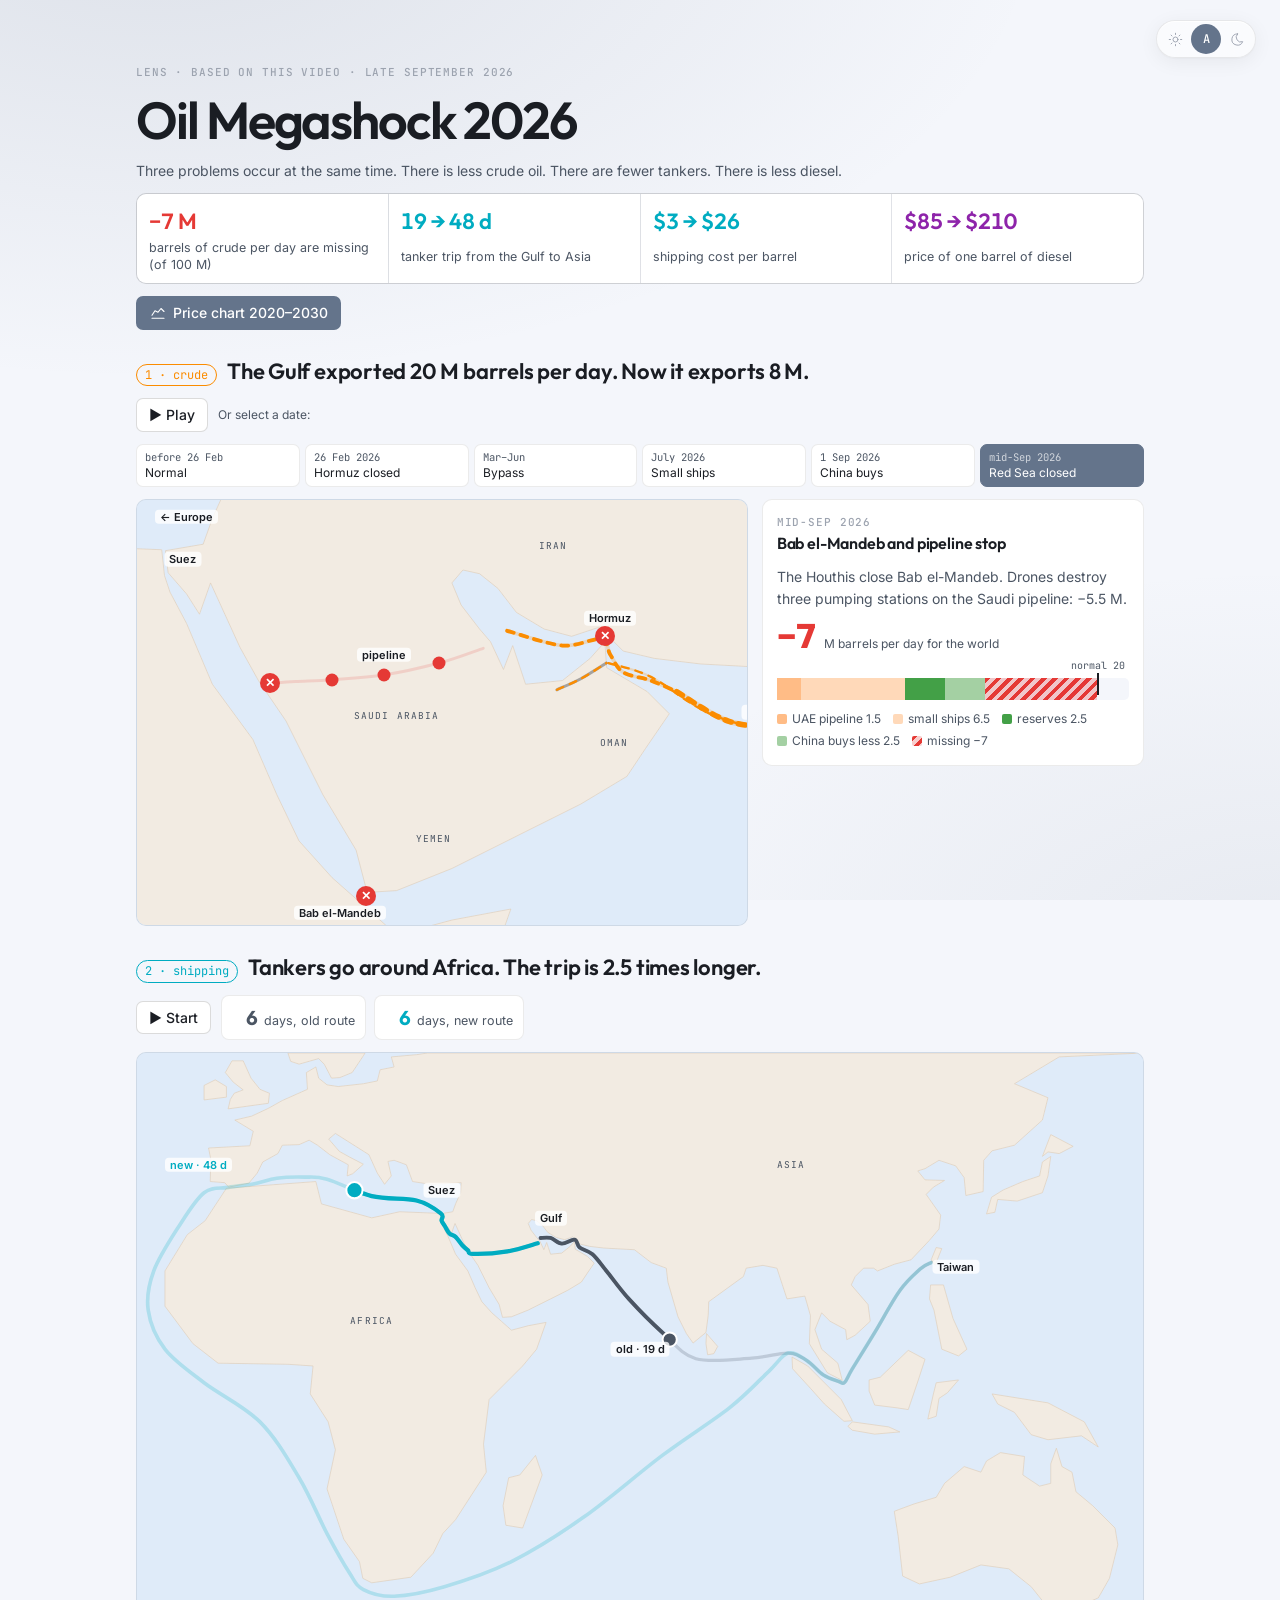
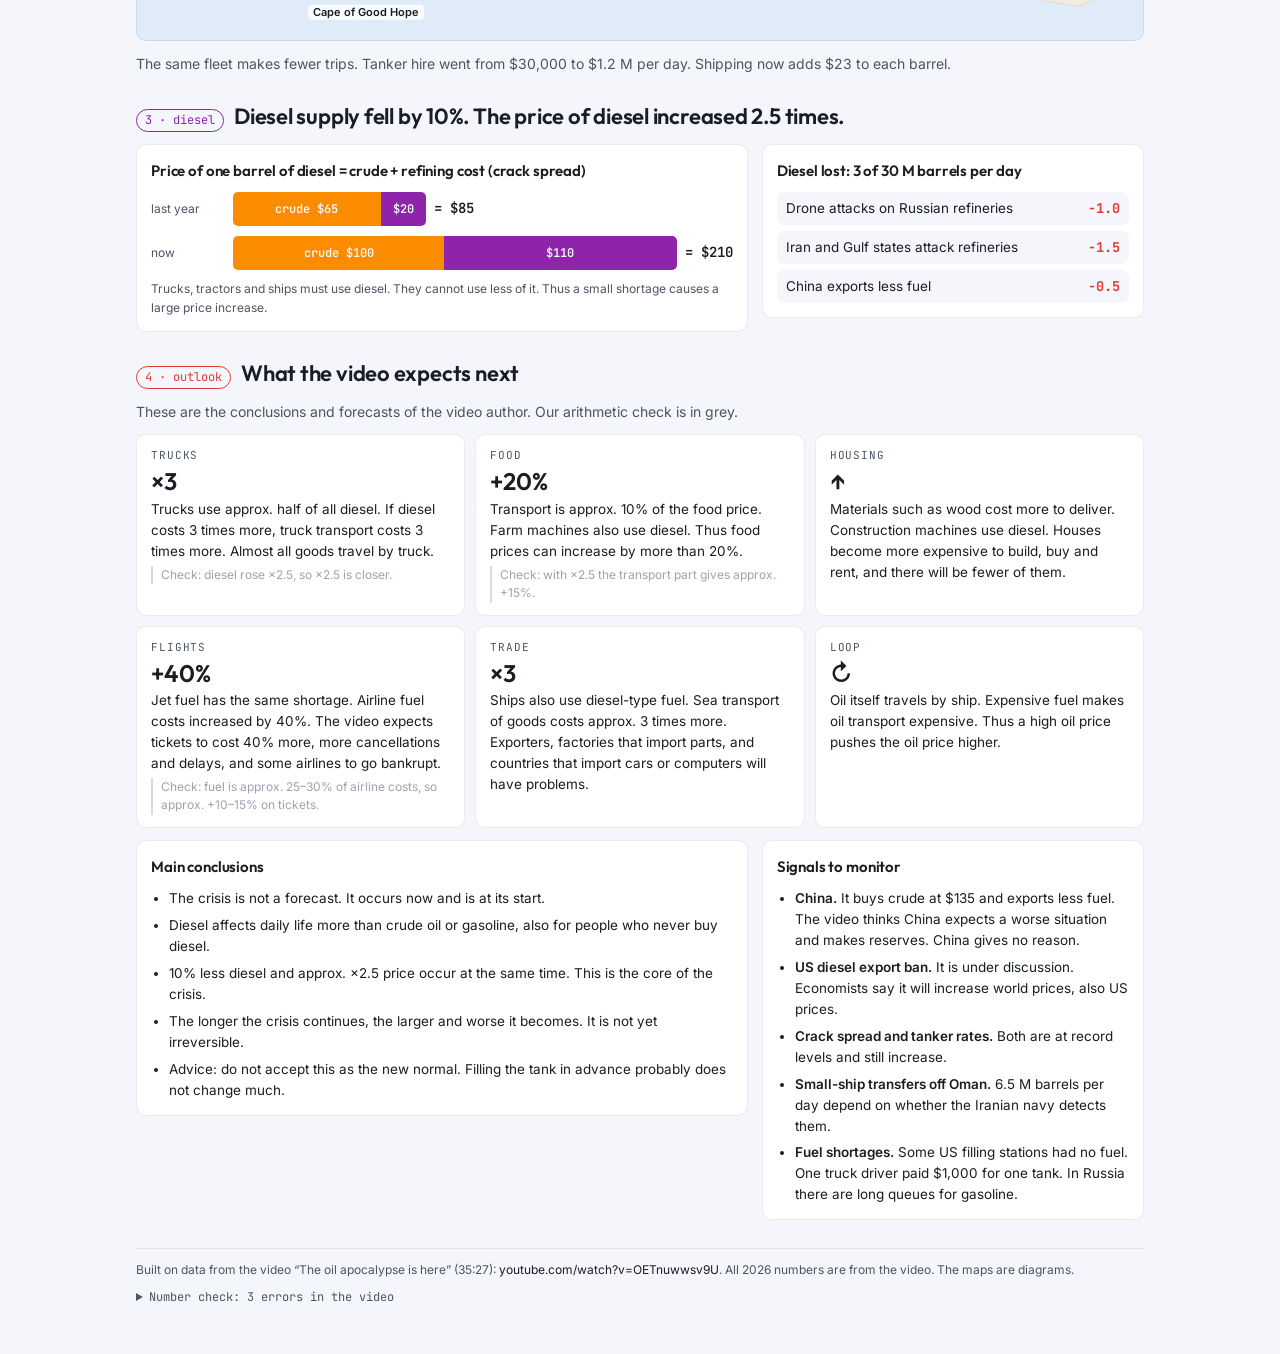
==== commit cafdde70: "style: lens accent from gramof, Tabler chart icon, tidier labels and index" ====
--- a/oilmegashock26.html
+++ b/oilmegashock26.html
@@ -119,7 +119,10 @@
 details summary{cursor:pointer;font-family:var(--mono);font-size:12px}
 details ul{margin:8px 0 0;padding-left:18px;display:grid;gap:4px}
 footer{font-size:12px;color:var(--muted);border-top:1px solid var(--line);padding-top:12px;display:grid;gap:8px}
-.fab{position:fixed;right:16px;bottom:calc(16px + env(safe-area-inset-bottom,0px));z-index:5;box-shadow:var(--shadow-lg)}
+.fab{position:fixed;right:16px;bottom:calc(16px + env(safe-area-inset-bottom,0px));z-index:5;box-shadow:var(--shadow-lg);transition:opacity var(--dur-base,160ms),transform var(--dur-base,160ms)}
+.fab.is-hidden{opacity:0;transform:translateY(8px);pointer-events:none}
+@media (max-width:560px){.fab{width:44px;height:44px;padding:0;justify-content:center;border-radius:50%}.fab .fab-t{display:none}}
+.lbl.edge-l{transform:translate(0,-50%)}
 
 /* modal */
 dialog#chartDlg{position:fixed;inset:0;width:100vw;height:100dvh;max-width:none;max-height:none;margin:0;padding:0;border:0;border-radius:0;box-shadow:none;background:var(--surface);color:var(--ink);overflow:hidden}
@@ -183,7 +186,7 @@
     <div class="kpi"><b class="t-ship">$3 → $26</b><span>shipping cost per barrel</span></div>
     <div class="kpi"><b class="t-refine">$85 → $210</b><span>price of one barrel of diesel</span></div>
   </div>
-  <div class="ctrl"><button class="btn btn--primary" type="button" data-open-chart>📈 Price chart 2020–2030</button></div>
+  <div class="ctrl"><button class="btn btn--primary" type="button" data-open-chart id="chartBtn"><svg class="icon" viewBox="0 0 24 24" aria-hidden="true"><path d="M4 19h16M4 15l4 -6l4 2l4 -5l4 4"/></svg>Price chart 2020–2030</button></div>
 </header>
 
 <section id="s1">
@@ -279,7 +282,7 @@
 </footer>
 </div>
 
-<button class="btn btn--primary fab" type="button" data-open-chart>📈 Chart</button>
+<button class="btn btn--primary fab" type="button" data-open-chart aria-label="Price chart 2020–2030" title="Price chart 2020–2030"><svg class="icon" viewBox="0 0 24 24" aria-hidden="true"><path d="M4 19h16M4 15l4 -6l4 2l4 -5l4 4"/></svg><span class="fab-t">Chart</span></button>
 
 <dialog id="chartDlg" aria-labelledby="dlgTitle">
   <div class="dlg">
@@ -360,7 +363,7 @@
 ['hEU','hAsia','hormuz','ewS','ewN','uaeSea','stsOut','stsIn'].forEach(k=>mkFlow(k,false));mkFlow('uaePipe',true);mkFlow('ewPipe',true);
 R(53.5,31.5,'Iran','lbl country');R(45,22.3,'Saudi Arabia','lbl country');R(47,15.6,'Yemen','lbl country');R(56.8,20.8,'Oman','lbl country');
 R(56.6,27.6,'Hormuz','lbl pt');R(41.9,11.6,'Bab el-Mandeb','lbl pt');R(33.4,30.8,'Suez','lbl pt');
-R(44.3,25.6,'pipeline','lbl pt minor');R(65,22.5,'→ Asia','lbl pt');R(31.6,33.1,'Europe ←','lbl pt');
+R(44.3,25.6,'pipeline','lbl pt minor');R(65,22.5,'→ Asia','lbl pt');R(31.9,33.1,'← Europe','lbl pt edge-l');
 const mH=R(56.3,26.6,'✕','mk off'),mB=R(43.35,12.5,'✕','mk off'),mY=R(38.15,24.05,'✕','mk off'),mS=[[47.3,25.15],[44.3,24.5],[41.5,24.25]].map(p=>R(p[0],p[1],'','mk small off'));
 const STAGES=[
  {d:'before 26 Feb',s:'Normal',t:'Normal operation',x:'20 M barrels per day go through Hormuz.',v:{hormuz:20,uae:0,ew:0,sts:0,spr:0,cn:0}},
@@ -401,7 +404,7 @@
 function route(ll,c,w){const d=smooth(ll);el('path',{d,class:'route',stroke:c,'stroke-width':w,opacity:.22},gsvg);const r=el('path',{d,class:'route',stroke:c,'stroke-width':w+.6},gsvg);const L=r.getTotalLength();r.style.strokeDasharray=L;return{r,L}}
 const RO=route(OLD,'var(--muted)',3.2),RN=route(NEW,'var(--ship)',3.6);
 const dO=el('circle',{r:7,fill:'var(--muted)',stroke:'var(--surface)','stroke-width':2},gsvg),dN=el('circle',{r:8,fill:'var(--ship)',stroke:'var(--surface)','stroke-width':2},gsvg);
-G(52,30.5,'Gulf','lbl pt');G(124.5,21.8,'Taiwan','lbl pt');G(19,-40,'Cape of Good Hope','lbl pt');G(32.5,35.5,'Suez','lbl pt minor');G(68,7,'old · 19 d','lbl pt minor');G(-14,40,'new · 48 d','lbl pt t-ship');G(20,12,'Africa','lbl country');G(95,40,'Asia','lbl country');
+G(52,30.5,'Gulf','lbl pt');G(124.5,21.8,'Taiwan','lbl pt');G(19,-40,'Cape of Good Hope','lbl pt');G(32.5,35.5,'Suez','lbl pt minor');G(68,7,'old · 19 d','lbl pt minor');G(-17,40,'new · 48 d','lbl pt t-ship edge-l');G(20,12,'Africa','lbl country');G(95,40,'Asia','lbl country');
 const cl=t=>Math.max(0,Math.min(1,t));
 function prog(T){const days=48*T,to=cl(days/19);RO.r.style.strokeDashoffset=RO.L*(1-to);RN.r.style.strokeDashoffset=RN.L*(1-T);
   const a=RO.r.getPointAtLength(RO.L*to),b=RN.r.getPointAtLength(RN.L*T);dO.setAttribute('cx',a.x);dO.setAttribute('cy',a.y);dN.setAttribute('cx',b.x);dN.setAttribute('cy',b.y);
@@ -489,6 +492,7 @@
 document.getElementById('allRes').onclick=()=>{ISSUES.forEach(i=>solved.add(i.id));upd()};
 document.getElementById('noneRes').onclick=()=>{solved.clear();upd()};
 const dlg=document.getElementById('chartDlg');
+{const f=document.querySelector('.fab'),t=document.getElementById('chartBtn');if(f&&t&&'IntersectionObserver'in window){f.classList.add('is-hidden');new IntersectionObserver(e=>f.classList.toggle('is-hidden',e[0].isIntersecting)).observe(t)}}
 document.querySelectorAll('[data-open-chart]').forEach(b=>b.onclick=()=>{dlg.showModal?dlg.showModal():dlg.setAttribute('open','');issues();resLbl();cards();requestAnimationFrame(draw)});
 document.getElementById('dlgClose').onclick=()=>dlg.close();
 dlg.addEventListener('click',e=>{if(e.target===dlg)dlg.close()});
--- a/gramofdesign/gramof.css
+++ b/gramofdesign/gramof.css
@@ -1,6 +1,6 @@
 /* ============================================================================
    gramof design — shared design language
-   One family, five products. Shared bones, per-project accent hue.
+   One family, six products. Shared bones, per-project accent hue.
 
    Bones derive from whois (cleanest light/dark story).
    Glass surfaces derive from novaos, calmed for everyday use.
@@ -152,6 +152,7 @@
   --text-secondary: #4b5563;
   --text-muted:     #9ca3af;
   --text-on-accent: #ffffff;
+  --text-on-color:  #ffffff;   /* labels on fixed palette / chart fills, both themes */
 
   --shadow-sm:    0 1px 3px rgba(0, 0, 0, 0.05), 0 1px 2px rgba(0, 0, 0, 0.03);
   --shadow-md:    0 4px 20px rgba(0, 0, 0, 0.06), 0 1px 2px rgba(0, 0, 0, 0.03);
@@ -192,7 +193,7 @@
     --text:           #e8eaf0;
     --text-secondary: #9ca3af;
     --text-muted:     #6b7280;
-    --text-on-accent: #ffffff;
+    --text-on-accent: #0b0d12;   /* dark accents are light: white fails AA */
 
     --shadow-sm:    0 1px 3px rgba(0, 0, 0, 0.35);
     --shadow-md:    0 4px 20px rgba(0, 0, 0, 0.42);
@@ -231,7 +232,7 @@
   --text:           #e8eaf0;
   --text-secondary: #9ca3af;
   --text-muted:     #6b7280;
-  --text-on-accent: #ffffff;
+  --text-on-accent: #0b0d12;
 
   --shadow-sm:    0 1px 3px rgba(0, 0, 0, 0.35);
   --shadow-md:    0 4px 20px rgba(0, 0, 0, 0.42);
@@ -261,6 +262,7 @@
 :root[data-accent='glassbox']    { --accent: #6d3ce0; --accent-hover: #5b2fc4; }
 :root[data-accent='hexports']    { --accent: #c2410c; --accent-hover: #9f3509; }
 :root[data-accent='novaos']      { --accent: #4f46e5; --accent-hover: #4338ca; }
+:root[data-accent='lens']        { --accent: #64748b; --accent-hover: #475569; }
 
 @media (prefers-color-scheme: dark) {
   :root:not(.theme-light):not(.theme-dark)                      { --accent: #3b82f6; --accent-hover: #60a5fa; }
@@ -269,6 +271,7 @@
   :root:not(.theme-light):not(.theme-dark)[data-accent='glassbox']    { --accent: #a78bfa; --accent-hover: #c4b5fd; }
   :root:not(.theme-light):not(.theme-dark)[data-accent='hexports']    { --accent: #fb923c; --accent-hover: #fdba74; }
   :root:not(.theme-light):not(.theme-dark)[data-accent='novaos']      { --accent: #818cf8; --accent-hover: #a5b4fc; }
+  :root:not(.theme-light):not(.theme-dark)[data-accent='lens']        { --accent: #94a3b8; --accent-hover: #cbd5e1; }
 }
 
 html.theme-dark                      { --accent: #3b82f6; --accent-hover: #60a5fa; }
@@ -277,6 +280,7 @@
 html.theme-dark[data-accent='glassbox']    { --accent: #a78bfa; --accent-hover: #c4b5fd; }
 html.theme-dark[data-accent='hexports']    { --accent: #fb923c; --accent-hover: #fdba74; }
 html.theme-dark[data-accent='novaos']      { --accent: #818cf8; --accent-hover: #a5b4fc; }
+html.theme-dark[data-accent='lens']        { --accent: #94a3b8; --accent-hover: #cbd5e1; }
 
 /* Derived accent washes — always in terms of the live --accent. */
 :root {
--- a/common.css
+++ b/common.css
@@ -1,11 +1,6 @@
 /* lens — shared by index.html and every page: accent + theme switch */
 
-/* Accent: silver (cool slate). Lightness matches the family: 500/600 in light, 400 in dark. To make it family-wide, move the three accent lines into the accent block of gramofdesign/gramof.css. */
-:root[data-accent='lens'] { --accent: #64748b; --accent-hover: #475569; }
-@media (prefers-color-scheme: dark) {
-  :root:not(.theme-light):not(.theme-dark)[data-accent='lens'] { --accent: #94a3b8; --accent-hover: #cbd5e1; }
-}
-html.theme-dark[data-accent='lens'] { --accent: #94a3b8; --accent-hover: #cbd5e1; }
+/* The silver `lens` accent lives in gramofdesign/gramof.css with the other product hues. */
 
 .theme-wrap {
   position: fixed;
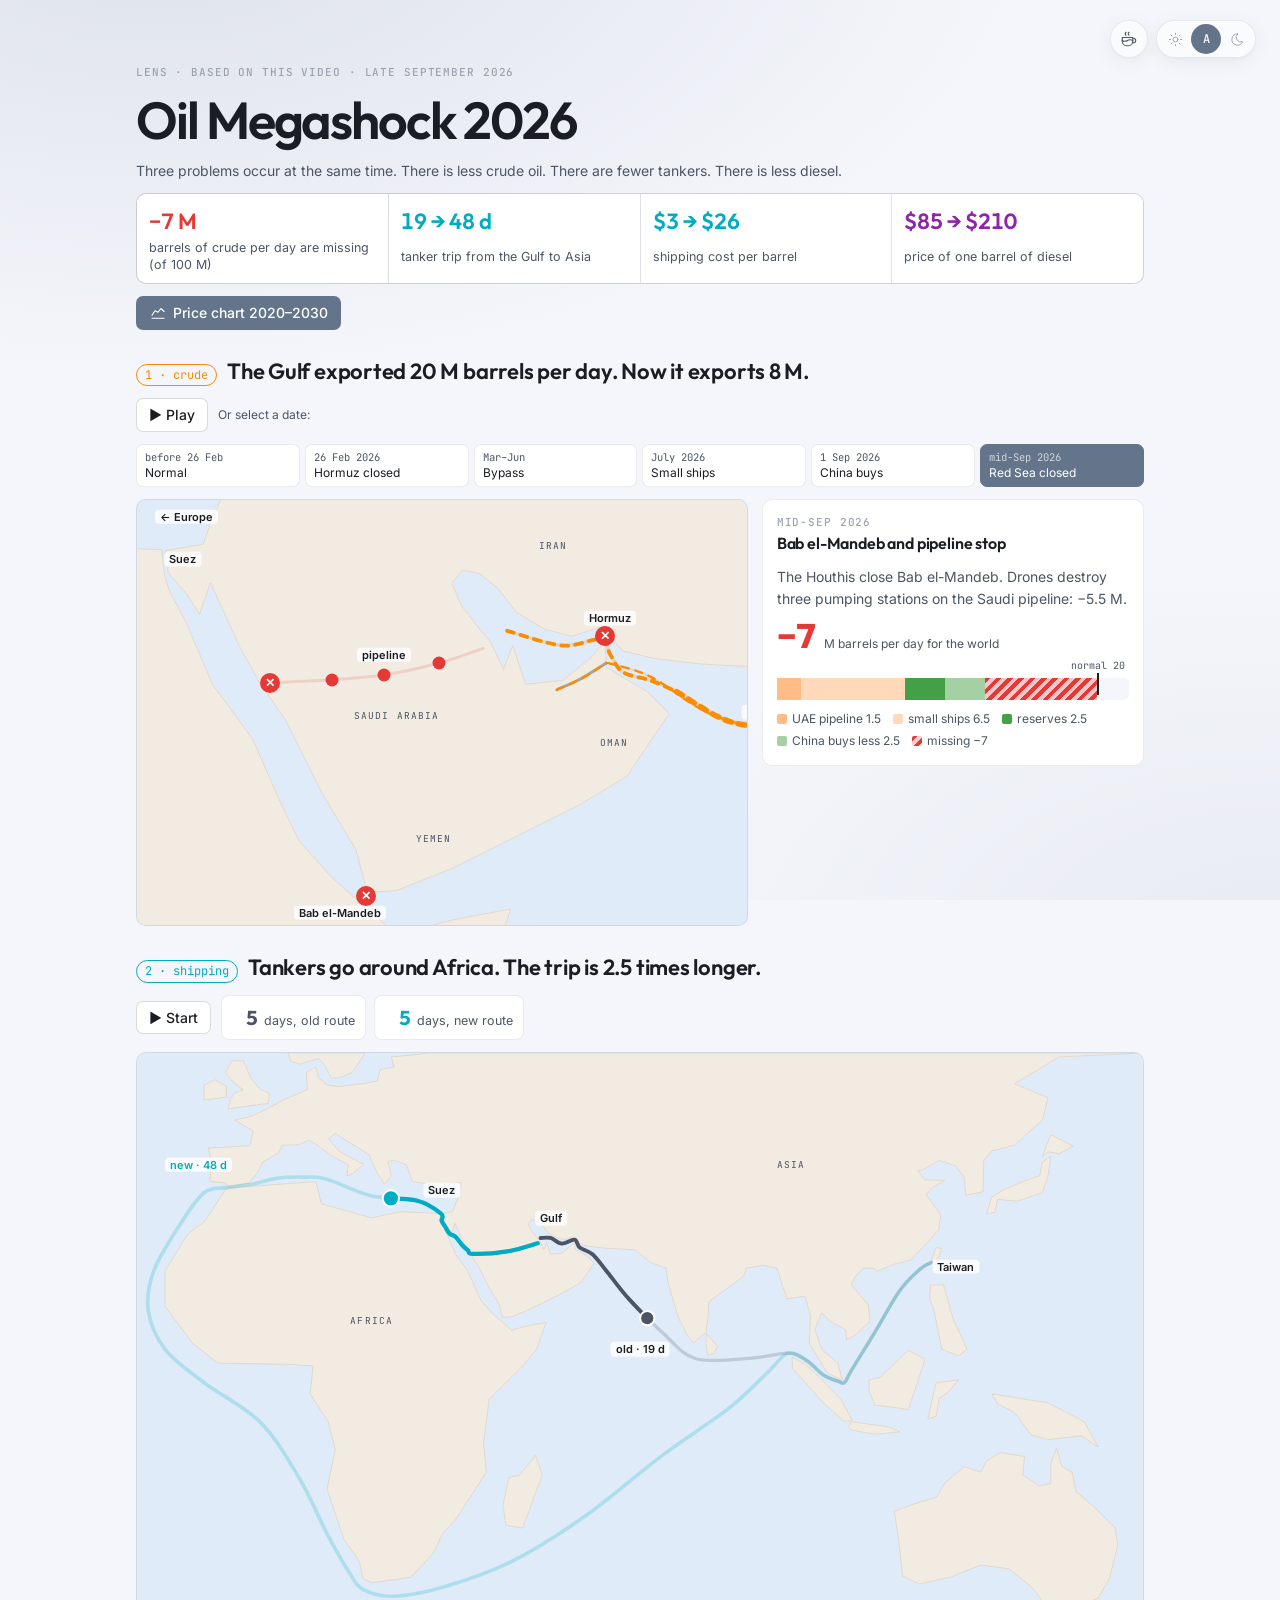
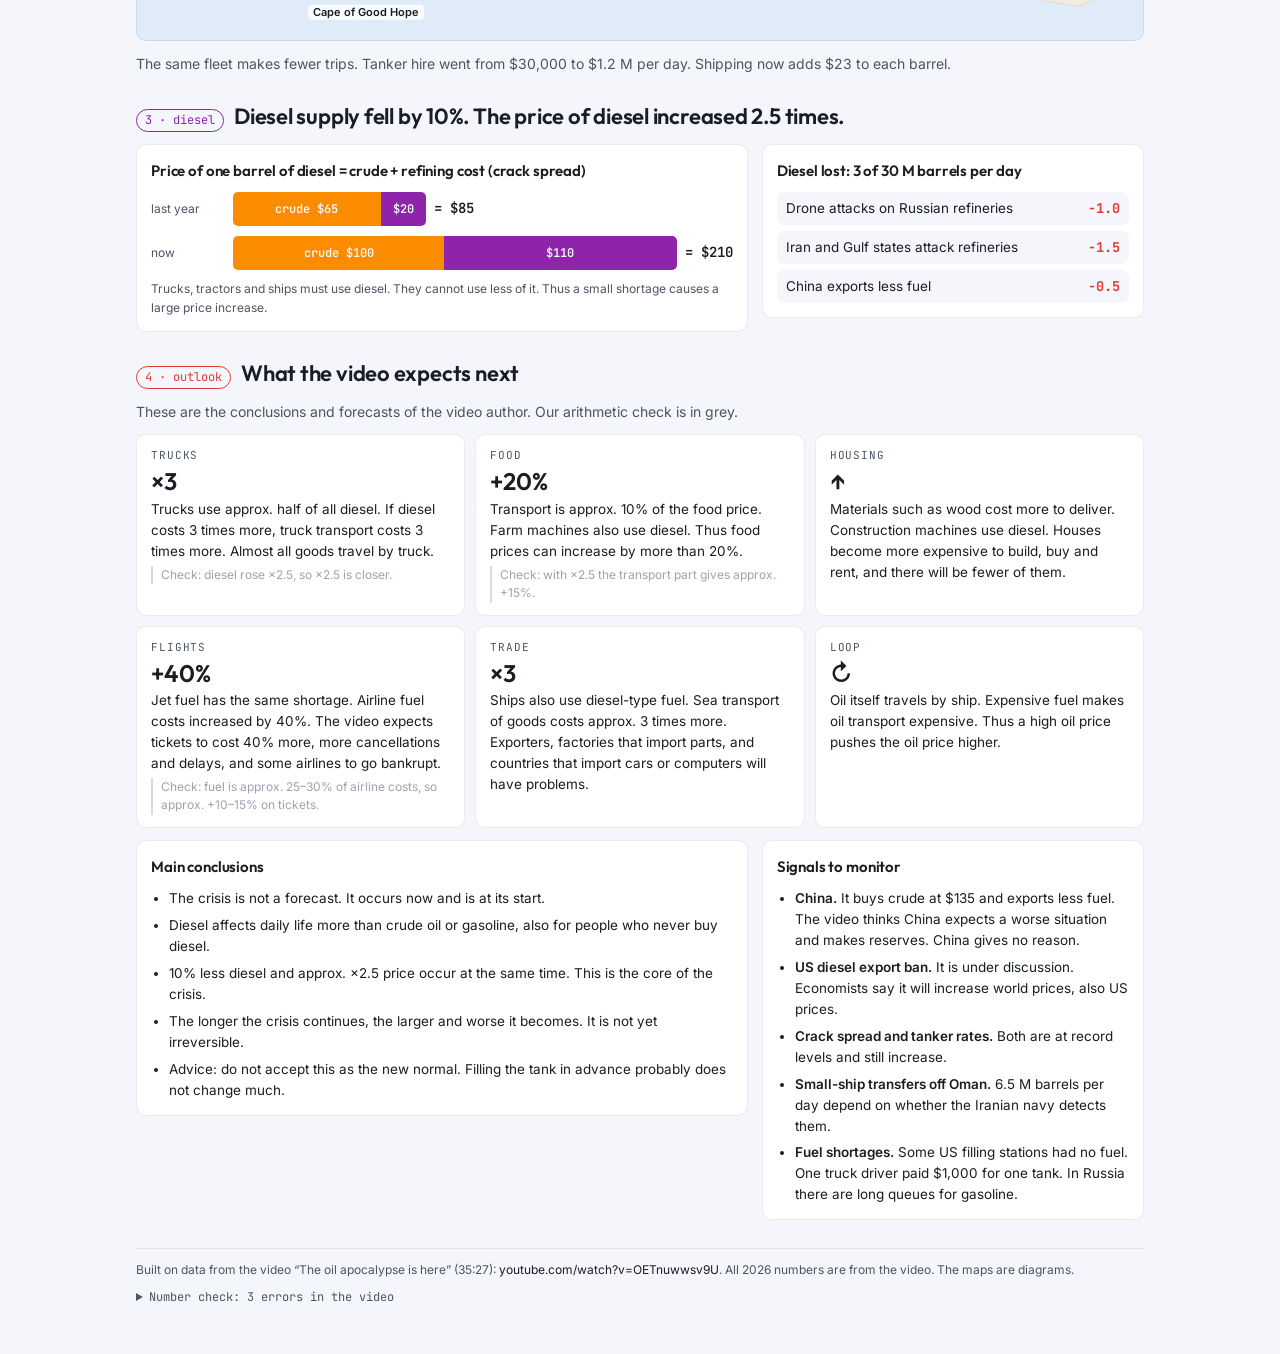
==== commit 8f73a87b: "feat: Ko-fi support button next to the theme switch" ====
--- a/oilmegashock26.html
+++ b/oilmegashock26.html
@@ -26,6 +26,7 @@
 <link rel="stylesheet" href="gramofdesign/gramof.css">
 <link rel="stylesheet" href="common.css">
 <script defer src="gramofdesign/theme.js"></script>
+<script defer src="gramofdesign/kofi.js"></script>
 <style>
 /* Layout: three compact blocks (supply, shipping, price) + chart modal.
    Colours come from gramof design tokens, so the theme switch drives everything. */
@@ -165,6 +166,7 @@
 </head>
 <body>
 <div class="theme-wrap">
+  <button class="btn btn--quiet btn--icon kofi-btn" type="button" data-kofi aria-label="Support my work" title="Support my work"><svg class="icon" viewBox="0 0 24 24" aria-hidden="true"><path d="M3 14c.83 .642 2.077 1.017 3.5 1c1.423 .017 2.67 -.358 3.5 -1c.83 -.642 2.077 -1.017 3.5 -1c1.423 -.017 2.67 .358 3.5 1"></path><path d="M8 3a2.4 2.4 0 0 0 -1 2a2.4 2.4 0 0 0 1 2M12 3a2.4 2.4 0 0 0 -1 2a2.4 2.4 0 0 0 1 2"></path><path d="M3 10h14v5a6 6 0 0 1 -6 6H9a6 6 0 0 1 -6 -6v-5zM16.746 16.726a3 3 0 1 0 .252 -5.555"></path></svg></button>
   <div class="segmented segmented--icon" role="group" aria-label="Color theme" data-theme-switch>
     <button class="segmented__btn" type="button" data-theme="light" aria-label="Light" title="Light" aria-pressed="false">
       <svg class="icon" viewBox="0 0 24 24" aria-hidden="true"><circle cx="12" cy="12" r="4"></circle><path d="M6.343 17.657l-1.414 1.414M6.343 6.343L4.929 4.929M17.657 6.343l1.414 -1.414M17.657 17.657l1.414 1.414M12 20v2M12 2v2M20 12h2M2 12h2"></path></svg>
--- a/gramofdesign/gramof.css
+++ b/gramofdesign/gramof.css
@@ -1052,6 +1052,53 @@
 .stat__value { font-family: var(--font-display); font-size: var(--text-xl); font-weight: 600; letter-spacing: -0.02em; color: var(--text); }
 .stat__delta { font-size: var(--text-sm); color: var(--text-secondary); }
 
+/* ── Support panel (Ko-fi) ───────────────────────────────────────────────────
+   Any element with [data-kofi] opens it; kofi.js builds the panel on first use.
+   The trigger is an ordinary quiet icon button with icons/coffee.svg, placed in
+   the site's own chrome (app bar, or next to the theme switch).
+   -------------------------------------------------------------------------- */
+
+.kofi-panel {
+  position: fixed;
+  top: 64px;
+  right: var(--space-6);
+  z-index: 2000;
+  display: flex;
+  flex-direction: column;
+  width: 400px;
+  height: 700px;
+  max-width: calc(100vw - 2 * var(--space-6));
+  max-height: calc(100dvh - 88px);
+  overflow: hidden;
+  background: var(--glass-active);
+  border: 1px solid var(--line-strong);
+  border-radius: var(--radius-lg);
+  box-shadow: var(--shadow-lg), var(--glass-edge);
+  backdrop-filter: blur(var(--blur-panel)) saturate(1.4);
+  -webkit-backdrop-filter: blur(var(--blur-panel)) saturate(1.4);
+  animation: kofi-in var(--dur-slow) var(--ease-out);
+}
+.kofi-panel[hidden] { display: none; }
+.kofi-panel__head {
+  display: flex;
+  align-items: center;
+  justify-content: space-between;
+  gap: var(--space-2);
+  padding: var(--space-2) var(--space-2) var(--space-2) var(--space-4);
+  border-bottom: 1px solid var(--line);
+  color: var(--text-secondary);
+  font-size: var(--text-sm);
+  font-weight: 500;
+}
+.kofi-panel iframe { flex: 1; width: 100%; border: 0; background: transparent; }
+@keyframes kofi-in {
+  from { opacity: 0; transform: translateY(-8px) scale(0.98); }
+  to   { opacity: 1; transform: none; }
+}
+@media (max-width: 640px) {
+  .kofi-panel { inset: 0; width: 100vw; height: 100dvh; max-width: none; max-height: none; border-radius: 0; border: 0; }
+}
+
 /* ── Expressive tier: novaos only ───────────────────────────────────────────
    Same tokens, dialled up. Set on <html data-tier="expressive">.
    Nothing else in the family opts in.
--- a/common.css
+++ b/common.css
@@ -4,6 +4,9 @@
 
 .theme-wrap {
   position: fixed;
+  display: flex;
+  align-items: center;
+  gap: var(--space-2);
   top: var(--space-5);
   right: var(--space-6);
   z-index: 100;
@@ -16,6 +19,22 @@
   -webkit-backdrop-filter: blur(var(--blur-bar)) saturate(1.4);
 }
 
+/* Support button: same glass as the pill, same height */
+.theme-wrap .kofi-btn {
+  width: 38px;
+  height: 38px;
+  border-radius: var(--radius-pill);
+  background: var(--glass);
+  border: 1px solid var(--line);
+  box-shadow: var(--shadow-md), var(--glass-edge);
+  backdrop-filter: blur(var(--blur-bar)) saturate(1.4);
+  -webkit-backdrop-filter: blur(var(--blur-bar)) saturate(1.4);
+}
+.theme-wrap .kofi-btn:hover { color: var(--accent); background: var(--glass-hover); }
+@media (hover: none) and (pointer: coarse) {
+  .theme-wrap .kofi-btn { width: 52px; height: 52px; }
+}
+
 @media (max-width: 640px) {
   .theme-wrap { top: var(--space-3); right: var(--space-4); }
 }
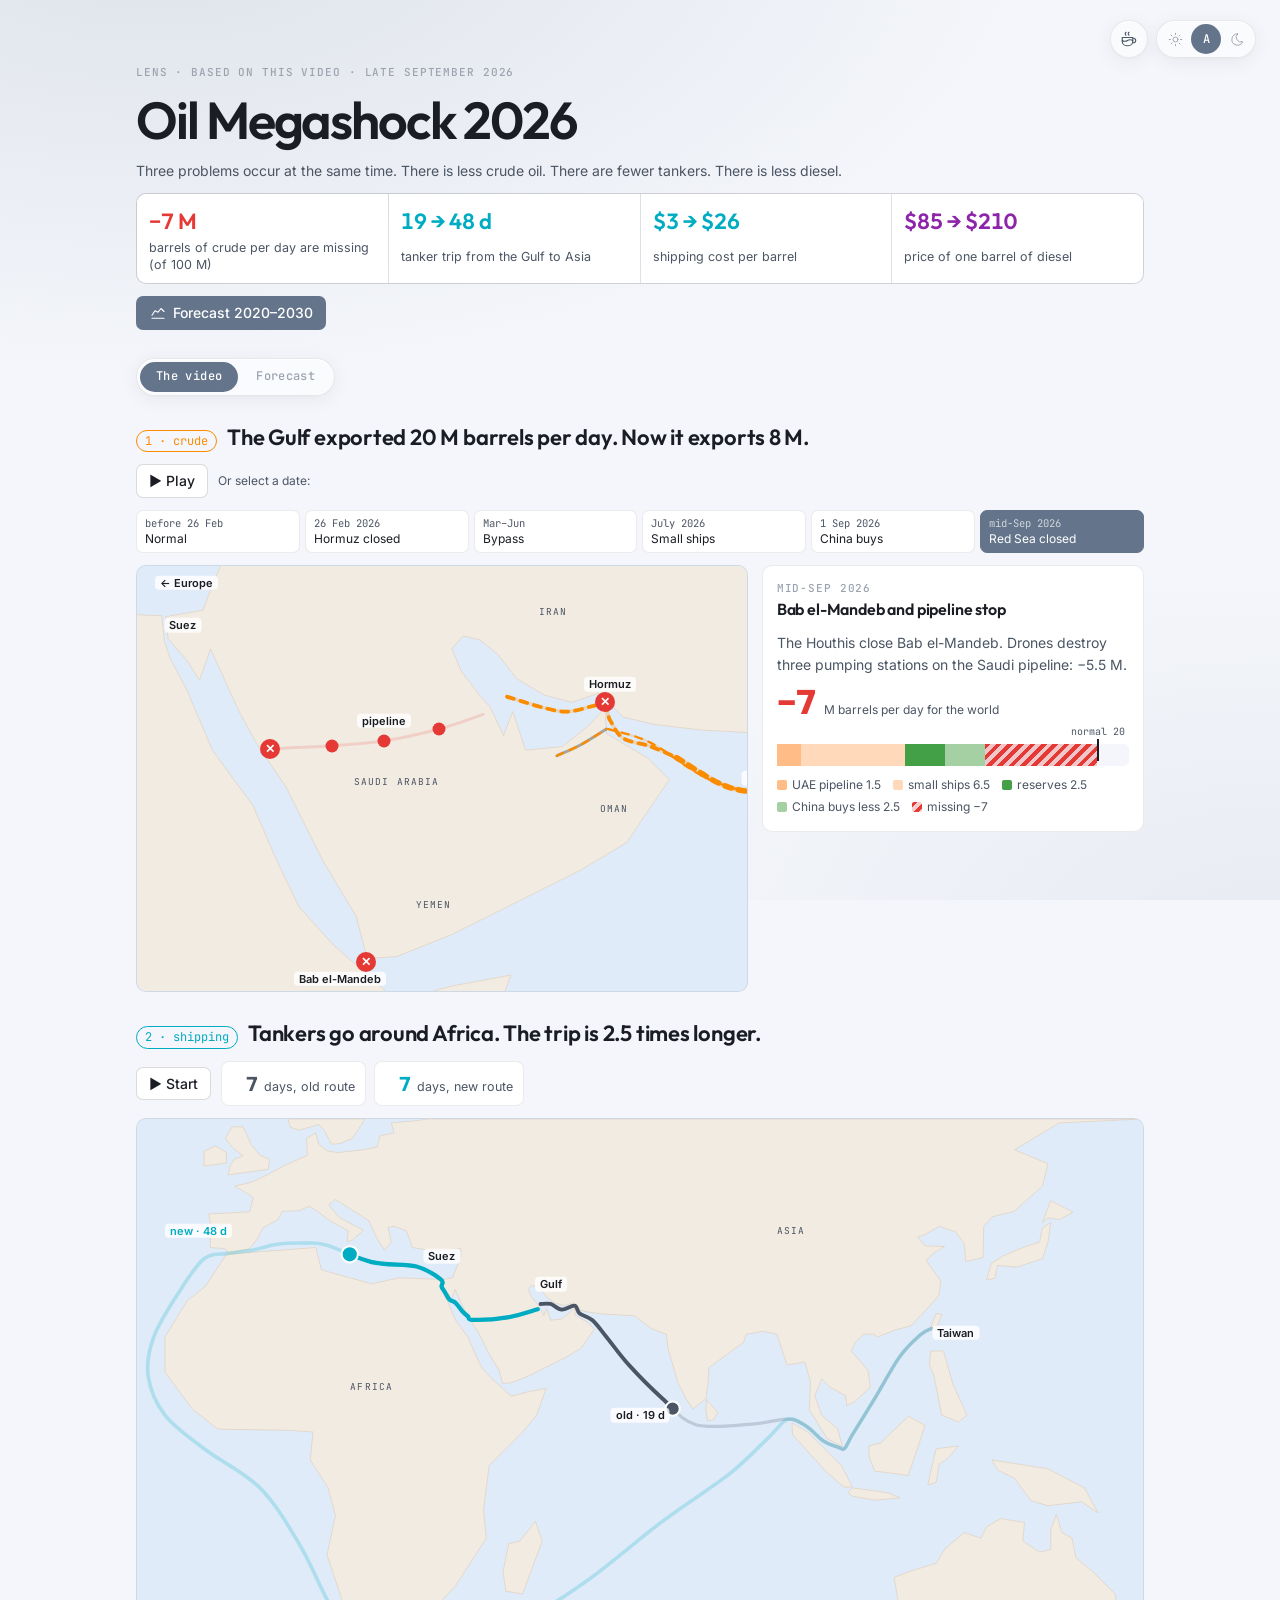
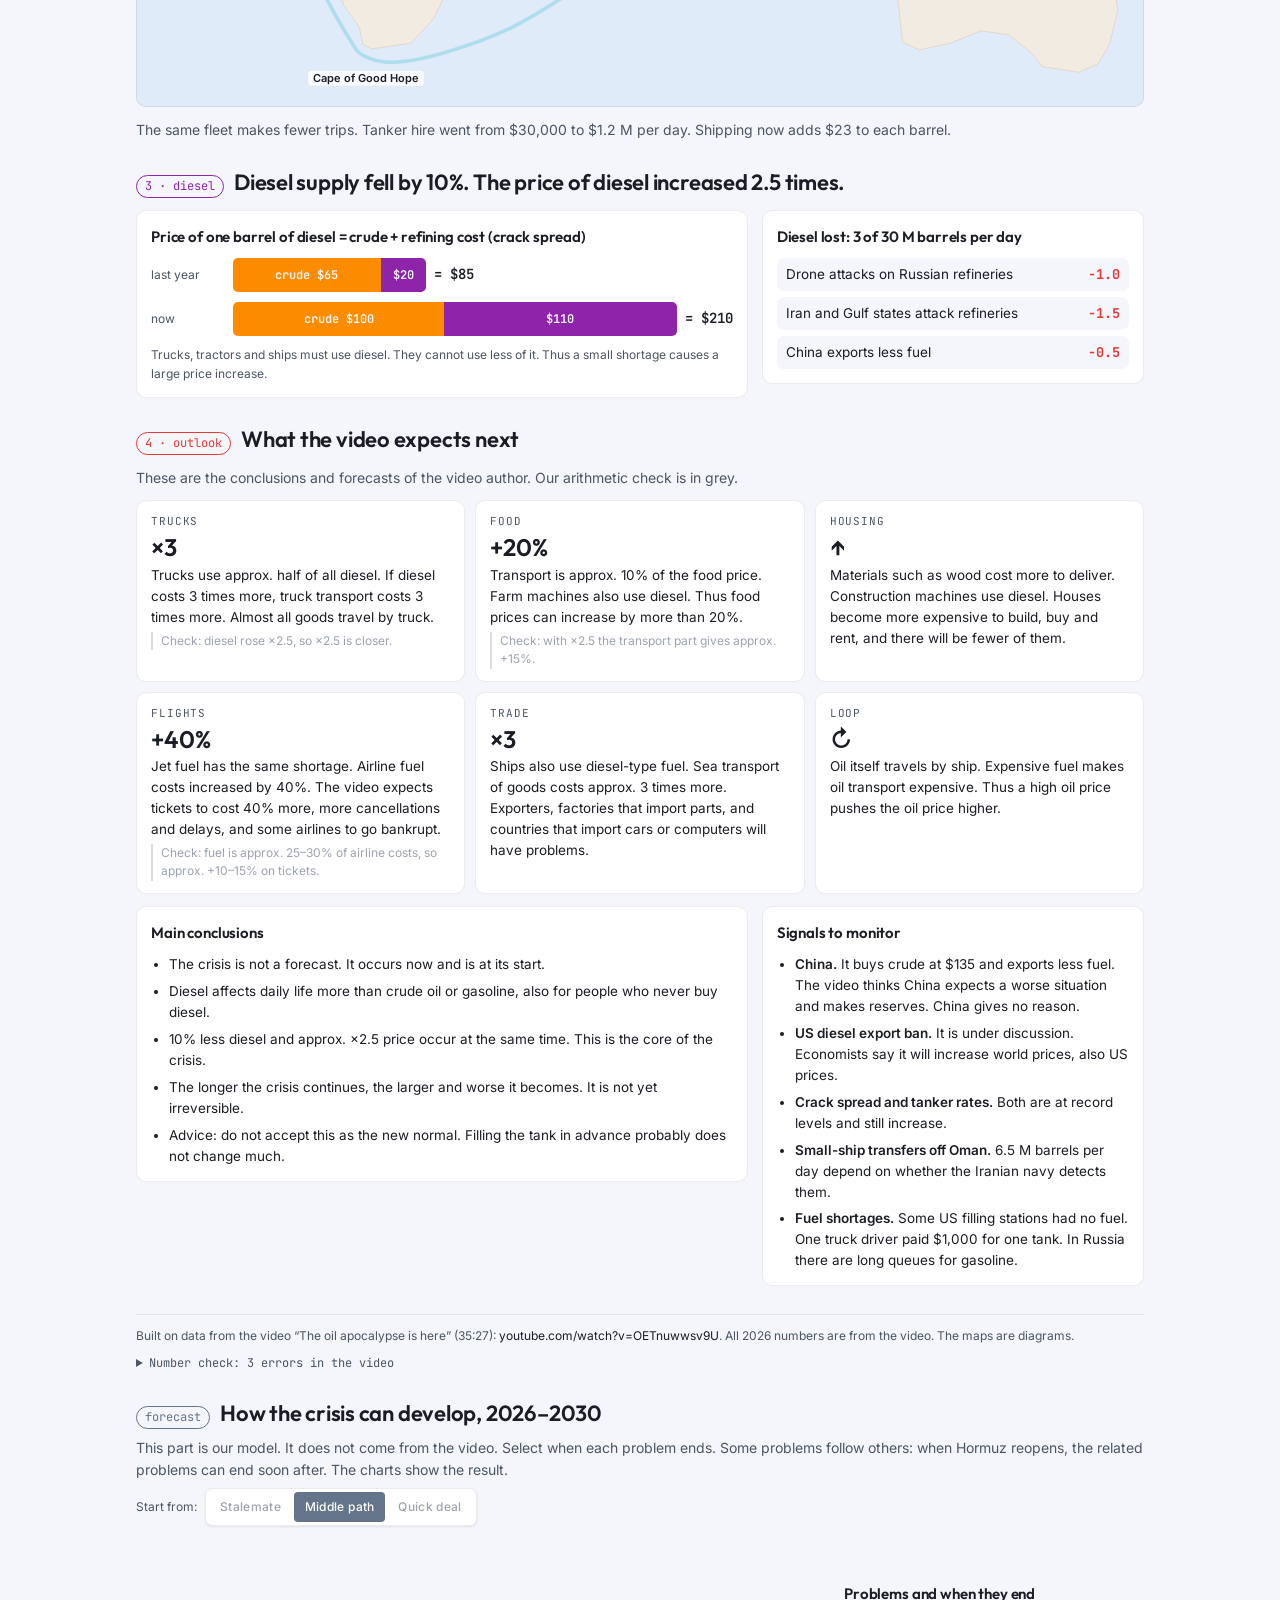
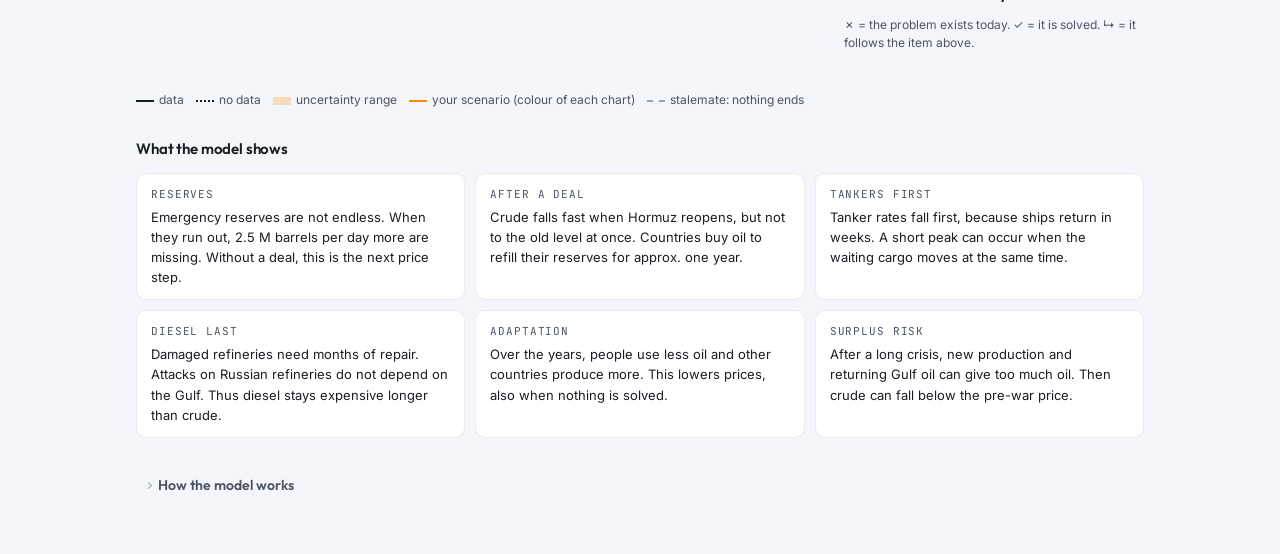
==== commit a77ba4d8: "feat: split into video and forecast tabs, scenario model with linked problems" ====
--- a/oilmegashock26.html
+++ b/oilmegashock26.html
@@ -5,7 +5,7 @@
 <meta name="viewport" content="width=device-width,initial-scale=1,viewport-fit=cover">
 <meta name="color-scheme" content="light dark">
 <title>Oil Megashock 2026 · lens</title>
-<meta name="description" content="Three oil shocks at once in 2026: crude, shipping and diesel. Interactive maps and a price chart 2020–2030.">
+<meta name="description" content="Three oil shocks at once in 2026: crude, shipping and diesel. What the video says, and a scenario forecast to 2030.">
 <meta name="date" content="2026-10-02">
 <meta name="keywords" content="energy, economics">
 <meta name="lens:source" content="video">
@@ -28,7 +28,7 @@
 <script defer src="gramofdesign/theme.js"></script>
 <script defer src="gramofdesign/kofi.js"></script>
 <style>
-/* Layout: three compact blocks (supply, shipping, price) + chart modal.
+/* Layout: two tabs — "The video" (maps, numbers) and "Forecast" (scenario model + charts).
    Colours come from gramof design tokens, so the theme switch drives everything. */
 :root{
   --ink:var(--text); --muted:var(--text-secondary);
@@ -125,13 +125,6 @@
 @media (max-width:560px){.fab{width:44px;height:44px;padding:0;justify-content:center;border-radius:50%}.fab .fab-t{display:none}}
 .lbl.edge-l{transform:translate(0,-50%)}
 
-/* modal */
-dialog#chartDlg{position:fixed;inset:0;width:100vw;height:100dvh;max-width:none;max-height:none;margin:0;padding:0;border:0;border-radius:0;box-shadow:none;background:var(--surface);color:var(--ink);overflow:hidden}
-dialog#chartDlg::backdrop{background:rgba(6,12,16,.55)}
-.dlg{display:grid;grid-template-rows:auto minmax(0,1fr);height:100%;max-width:1600px;margin:0 auto}
-.dlg-head{display:flex;gap:12px;align-items:flex-start;justify-content:space-between;padding:calc(12px + env(safe-area-inset-top,0px)) 20px 12px;border-bottom:1px solid var(--line)}
-.dlg-body{overflow:auto;padding:14px 20px calc(16px + env(safe-area-inset-bottom,0px));display:grid;gap:14px;align-content:start}
-.x{all:unset;cursor:pointer;width:32px;height:32px;border-radius:50%;display:grid;place-items:center;border:1px solid var(--line);font-size:16px;flex:none}
 .now{display:grid;grid-template-columns:repeat(3,minmax(0,1fr));gap:8px}
 .nowc{background:var(--bg);border-radius:8px;padding:8px 10px;display:grid;gap:1px;border-top:3px solid var(--c)}
 .nowc .h{font-size:12px;color:var(--muted)}
@@ -147,20 +140,34 @@
 .charts .ttl{font-family:var(--body);font-size:12.5px;font-weight:600;fill:var(--ink)}
 .tip{position:absolute;pointer-events:none;background:var(--ink);color:var(--bg);font-size:12px;padding:7px 9px;border-radius:8px;display:grid;gap:2px;min-width:160px;transform:translate(-50%,0);font-family:var(--mono);z-index:2}
 .tip .d{font-weight:600;font-family:var(--body)}
-.issues{display:grid;gap:6px}
-.iss{display:grid;grid-template-columns:20px minmax(0,1fr);gap:8px;align-items:start;padding:6px 8px;border-radius:7px;background:var(--bg);cursor:pointer;font-size:13px;line-height:1.3;position:relative}
-.iss:focus-within{outline:2px solid var(--ship)}
-.iss input{position:absolute;opacity:0;pointer-events:none}
-.iss .box{width:18px;height:18px;border-radius:4px;display:grid;place-items:center;font-weight:700;font-size:11px;color:#fff;background:var(--bad)}
-.iss.res .box{background:var(--good)}
-.iss.res .nm{text-decoration:line-through;color:var(--muted)}
-.iss .meta{font-family:var(--mono);font-size:10.5px;color:var(--muted)}
-input[type=range]{width:100%;accent-color:var(--ink)}
-.sl{display:grid;gap:2px;font-size:13px}
-.sl .top{display:flex;justify-content:space-between}
 .key{display:flex;flex-wrap:wrap;gap:4px 12px;font-size:12px;color:var(--muted)}
 .key i{display:inline-block;width:18px;height:0;border-top:2.5px solid;vertical-align:middle;margin-right:5px}
 .small{font-size:12px;color:var(--muted)}
+.tabs{position:sticky;top:calc(env(safe-area-inset-top,0px) + 12px);z-index:50;justify-self:start;background:var(--glass);box-shadow:var(--shadow-md),var(--glass-edge);backdrop-filter:blur(var(--blur-bar)) saturate(1.4);-webkit-backdrop-filter:blur(var(--blur-bar)) saturate(1.4)}
+.tabs .segmented__btn{padding-inline:16px}
+.panel{display:grid;gap:28px}
+.fhead{display:grid;gap:8px}
+.presets{display:flex;gap:8px;align-items:center;flex-wrap:wrap}
+.now{grid-template-columns:repeat(4,minmax(0,1fr))}
+@media (max-width:900px){.now{grid-template-columns:repeat(2,minmax(0,1fr))}}
+.nowc .row3{display:grid;grid-template-columns:repeat(3,auto);gap:2px 12px;justify-content:start;font-family:var(--mono);font-size:11px;color:var(--muted);margin-top:2px}
+.nowc .row3 b{font-size:15px;font-family:var(--display);color:var(--ink)}
+.drvs{display:grid;gap:6px}
+.drv{display:grid;grid-template-columns:20px minmax(0,1fr);gap:8px;padding:8px 10px;border-radius:8px;background:var(--bg);position:relative}
+.drv.child{margin-left:18px}
+.drv.child::before{content:"↳";position:absolute;left:-15px;top:8px;color:var(--muted);font-size:13px}
+.ic{width:20px;height:20px;border-radius:5px;display:grid;place-items:center;color:#fff;font-weight:700;font-size:12px;line-height:1}
+.ic.bad{background:var(--bad)}.ic.ok{background:var(--good)}.ic.warn{background:var(--warn)}
+.drv-n{font-weight:600;font-size:13.5px;line-height:1.3}
+.drv-m{font-family:var(--mono);font-size:10.5px;color:var(--muted)}
+.drv-s{display:flex;gap:6px;align-items:center;flex-wrap:wrap;font-size:12.5px;margin-top:5px}
+.drv-s select{font-size:12.5px;padding:2px 6px;min-height:28px;max-width:100%}
+.drv-r{font-size:12.5px}.drv-r.ok{color:var(--good)}.drv-r.bad{color:var(--bad)}.drv-r.warn{color:var(--warn)}
+.drv-w{font-size:12px;color:var(--text-muted);margin-top:3px}
+.ins{display:grid;grid-template-columns:repeat(3,minmax(0,1fr));gap:10px}
+@media (max-width:820px){.ins{grid-template-columns:1fr}}
+.ins .fcard p{font-size:13px}
+details.acc ul{padding-left:18px}
 @media (prefers-reduced-motion: reduce){*{animation:none!important;transition:none!important}}
 </style>
 </head>
@@ -188,8 +195,15 @@
     <div class="kpi"><b class="t-ship">$3 → $26</b><span>shipping cost per barrel</span></div>
     <div class="kpi"><b class="t-refine">$85 → $210</b><span>price of one barrel of diesel</span></div>
   </div>
-  <div class="ctrl"><button class="btn btn--primary" type="button" data-open-chart id="chartBtn"><svg class="icon" viewBox="0 0 24 24" aria-hidden="true"><path d="M4 19h16M4 15l4 -6l4 2l4 -5l4 4"/></svg>Price chart 2020–2030</button></div>
+  <div class="ctrl"><button class="btn btn--primary" type="button" data-go="forecast" id="chartBtn"><svg class="icon" viewBox="0 0 24 24" aria-hidden="true"><path d="M4 19h16M4 15l4 -6l4 2l4 -5l4 4"/></svg>Forecast 2020–2030</button></div>
 </header>
+
+<div class="segmented tabs" role="tablist" aria-label="Page sections">
+  <button class="segmented__btn" type="button" role="tab" id="tabBtn-video" aria-controls="tab-video" data-tab="video" aria-pressed="true" aria-selected="true">The video</button>
+  <button class="segmented__btn" type="button" role="tab" id="tabBtn-forecast" aria-controls="tab-forecast" data-tab="forecast" aria-pressed="false" aria-selected="false">Forecast</button>
+</div>
+
+<div class="panel" id="tab-video" role="tabpanel" aria-labelledby="tabBtn-video">
 
 <section id="s1">
   <div class="sh"><span class="n" style="--c:var(--crude);color:var(--crude)">1 · crude</span><h2>The Gulf exported 20 M barrels per day. Now it exports 8 M.</h2></div>
@@ -284,37 +298,57 @@
 </footer>
 </div>
 
-<button class="btn btn--primary fab" type="button" data-open-chart aria-label="Price chart 2020–2030" title="Price chart 2020–2030"><svg class="icon" viewBox="0 0 24 24" aria-hidden="true"><path d="M4 19h16M4 15l4 -6l4 2l4 -5l4 4"/></svg><span class="fab-t">Chart</span></button>
-
-<dialog id="chartDlg" aria-labelledby="dlgTitle">
-  <div class="dlg">
-    <div class="dlg-head">
-      <div style="display:grid;gap:2px"><span class="eyebrow" id="dlgEyebrow"></span><h2 id="dlgTitle">Crude, shipping and crack spread, 2020–2030</h2></div>
-      <button class="x" type="button" id="dlgClose" aria-label="Close">✕</button>
-    </div>
-    <div class="dlg-body">
-      <div class="now" id="nowCards"></div>
-      <p class="stale" id="stale" hidden></p>
-      <div class="cg">
-        <div class="charts" id="charts"><div class="tip" id="tip" style="opacity:0"></div></div>
-        <div style="display:grid;gap:10px;min-width:0">
-          <h3>Open problems</h3>
-          <p class="small">✕ = not solved. Click a problem to mark it solved.</p>
-          <div class="issues" id="issues"></div>
-          <label class="sl"><span class="top"><span>Solved by</span><b class="mono" id="resV"></b></span><input type="range" id="resM" min="0" max="48" step="1" value="6"></label>
-          <div class="ctrl"><button class="btn" type="button" id="allRes">Solve all</button><button class="btn" type="button" id="noneRes">Reset</button></div>
-        </div>
+<div class="panel" id="tab-forecast" role="tabpanel" aria-labelledby="tabBtn-forecast" hidden>
+  <div class="fhead">
+    <div class="sh"><span class="n" style="color:var(--accent)">forecast</span><h2>How the crisis can develop, 2026–2030</h2></div>
+    <p class="muted">This part is our model. It does not come from the video. Select when each problem ends. Some problems follow others: when Hormuz reopens, the related problems can end soon after. The charts show the result.</p>
+    <div class="presets"><span class="small">Start from:</span>
+      <div class="segmented segmented--square" role="group" aria-label="Scenario">
+        <button class="segmented__btn" type="button" data-preset="stalemate" aria-pressed="false">Stalemate</button>
+        <button class="segmented__btn" type="button" data-preset="middle" aria-pressed="true">Middle path</button>
+        <button class="segmented__btn" type="button" data-preset="quick" aria-pressed="false">Quick deal</button>
       </div>
-      <div class="key">
-        <span><i style="border-color:var(--ink)"></i>data</span>
-        <span><i style="border-top-style:dotted;border-color:var(--ink)"></i>no data</span>
-        <span><i style="border-color:var(--ship)"></i>forecast, your choice</span>
-        <span><i style="border-top-style:dashed;border-color:var(--bad)"></i>forecast, nothing solved</span>
-      </div>
-      <p class="small">The forecast is a simple model, not a market prediction. Data before 2026 are approximate monthly averages. 2026 data: <a href="https://www.youtube.com/watch?v=OETnuwwsv9U" target="_blank" rel="noopener" style="color:inherit">source video</a>.</p>
-    </div>
-  </div>
-</dialog>
+    </div>
+  </div>
+  <div class="now" id="nowCards"></div>
+  <p class="stale" id="stale" hidden></p>
+  <div class="cg">
+    <div class="charts" id="charts"><div class="tip" id="tip" style="opacity:0"></div></div>
+    <div style="display:grid;gap:10px;min-width:0">
+      <h3>Problems and when they end</h3>
+      <p class="small">✗ = the problem exists today. ✓ = it is solved. ↳ = it follows the item above.</p>
+      <div class="drvs" id="drvs"></div>
+    </div>
+  </div>
+  <div class="key">
+    <span><i style="border-color:var(--ink)"></i>data</span>
+    <span><i style="border-top-style:dotted;border-color:var(--ink)"></i>no data</span>
+    <span><i style="border-color:var(--crude);border-top-width:8px;opacity:.25"></i>uncertainty range</span>
+    <span><i style="border-color:var(--crude)"></i>your scenario (colour of each chart)</span>
+    <span><i style="border-top-style:dashed;border-color:var(--text-muted)"></i>stalemate: nothing ends</span>
+  </div>
+  <section>
+    <h3>What the model shows</h3>
+    <div class="ins">
+      <div class="fcard"><span class="fk">Reserves</span><p>Emergency reserves are not endless. When they run out, 2.5 M barrels per day more are missing. Without a deal, this is the next price step.</p></div>
+      <div class="fcard"><span class="fk">After a deal</span><p>Crude falls fast when Hormuz reopens, but not to the old level at once. Countries buy oil to refill their reserves for approx. one year.</p></div>
+      <div class="fcard"><span class="fk">Tankers first</span><p>Tanker rates fall first, because ships return in weeks. A short peak can occur when the waiting cargo moves at the same time.</p></div>
+      <div class="fcard"><span class="fk">Diesel last</span><p>Damaged refineries need months of repair. Attacks on Russian refineries do not depend on the Gulf. Thus diesel stays expensive longer than crude.</p></div>
+      <div class="fcard"><span class="fk">Adaptation</span><p>Over the years, people use less oil and other countries produce more. This lowers prices, also when nothing is solved.</p></div>
+      <div class="fcard"><span class="fk">Surplus risk</span><p>After a long crisis, new production and returning Gulf oil can give too much oil. Then crude can fall below the pre-war price.</p></div>
+    </div>
+  </section>
+  <details class="acc"><summary>How the model works</summary><ul>
+    <li><b>Crude.</b> Gulf exports: 8 M now (UAE pipeline 1.5 + small ships 6.5), +5.5 M when the Saudi pipeline is repaired, 20 M approx. 3 months after Hormuz reopens. Minus reserves (2.5 M until they run out), China buying less (2.5 M now, 5.5 M if it stops stockpiling), and new supply from other countries (up to 3 M). Price = $68 × (1 − shortfall/100)<sup>−1/e</sup>. The elasticity e grows from 0.17 to approx. 0.32 as demand adapts. This gives $104 for today's −7 M.</li>
+    <li><b>Tankers.</b> Hire rate = $45k × e<sup>k × tightness</sup>. Tightness comes from Hormuz (1.2), the Red Sea detour (1.0), lost or waiting tankers (0.5) and China's extra buying (0.3). Each part decays in 2–4 months after its problem ends. New ships slowly reduce tightness. Calibrated to $1.2 M per day today.</li>
+    <li><b>Diesel.</b> Diesel price = (crude + $24 refining + extra shipping) × (1 − lost diesel/30)<sup>−1/e</sup>. Lost diesel: Russia 1.0, Gulf refineries 1.5, China 0.5. Repairs take 6–9 months after attacks stop. Crack spread = diesel − crude. Calibrated to $110 today.</li>
+    <li>The coloured range is an uncertainty band that grows with time. Data before 2026 are approximate monthly averages. 2026 data come from the <a href="https://www.youtube.com/watch?v=OETnuwwsv9U" target="_blank" rel="noopener">source video</a>.</li>
+  </ul></details>
+</div>
+</div>
+
+<button class="btn btn--primary fab" type="button" data-go="forecast" aria-label="Forecast 2020–2030" title="Forecast 2020–2030"><svg class="icon" viewBox="0 0 24 24" aria-hidden="true"><path d="M4 19h16M4 15l4 -6l4 2l4 -5l4 4"/></svg><span class="fab-t">Forecast</span></button>
+
 
 <script>
 (function(){
@@ -422,83 +456,181 @@
 if(!reduce&&'IntersectionObserver' in window){const io=new IntersectionObserver(es=>es.forEach(e=>{if(!e.isIntersecting)return;io.unobserve(e.target);
   if(e.target===gmap)return race();const f=e.target.querySelectorAll('[data-w]');f.forEach(x=>{x.style.transition='none';x.style.width='0%'});void e.target.offsetWidth;f.forEach(x=>{x.style.transition='';x.style.width=x.dataset.w+'%'})}),{threshold:.4});[gmap,stack].forEach(t=>io.observe(t))}
 
-/* ===== chart modal ===== */
-const MON=['Jan','Feb','Mar','Apr','May','Jun','Jul','Aug','Sep','Oct','Nov','Dec'],START=2020,END=132;
-const idxOf=(y,m,d=15)=>(y-START)*12+(m-1)+(d-1)/30,lbl=i=>MON[i%12]+' '+(START+Math.floor(i/12));
+/* ===== forecast tab ===== */
+const MON=['Jan','Feb','Mar','Apr','May','Jun','Jul','Aug','Sep','Oct','Nov','Dec'],START=2020,END=131;
+const idxOf=(y,m,d=15)=>(y-START)*12+(m-1)+(d-1)/30,lbl=i=>MON[((Math.round(i)%12)+12)%12]+' '+(START+Math.floor(Math.round(i)/12));
 const OIL=[64,55,32,18,29,40,43,45,41,40,43,50,54,62,65,65,68,73,75,71,74,84,81,74,87,97,117,105,113,123,111,100,90,93,91,81,83,83,79,84,76,75,80,86,94,91,83,78,80,82,86,90,82,83,85,80,74,75,74,74,79,75,72,67,64,71,70,68,68,64,63,62,65,68,null,null,null,null,null,null,105];
 const CRACK=[20,18,17,12,10,9,10,9,8,9,10,11,12,13,13,13,14,15,16,15,17,20,20,18,24,30,55,65,100,65,55,60,65,80,70,45,45,38,35,30,25,25,30,38,42,35,32,28,28,30,30,25,22,20,22,20,18,18,20,20,22,22,20,20,20,22,25,28,26,25,24,22,22,25,null,null,null,null,null,null,110];
 const FR=[60,25,150,250,60,25,20,15,10,10,12,10,5,4,3,3,3,3,3,3,4,6,10,8,6,5,10,10,8,10,15,30,40,60,80,70,60,40,50,45,40,35,30,35,30,40,55,45,50,45,45,40,35,35,30,30,30,35,40,35,40,45,40,35,35,40,35,40,45,60,70,55,50,45,null,null,null,null,null,null,1200];
-const AS_OF=OIL.length-1,BASE={oil:68,crack:24,fr:45},TAU={oil:3,crack:5,fr:2};
-const ISSUES=[
- {id:'h',n:'Hormuz closed',s:'26 Feb 2026',oil:18,crack:14,fr:380},
- {id:'b',n:'Bab el-Mandeb closed',s:'mid-Sep 2026',oil:3,crack:14,fr:560},
- {id:'e',n:'Saudi pipeline and Yanbu refinery damaged',s:'mid-Sep 2026',oil:9,crack:8,fr:40},
- {id:'c',n:'China stores oil, exports less fuel',s:'1 Sep 2026',oil:7,crack:10,fr:100},
- {id:'r',n:'Attacks on Russian refineries',s:'2025–2026',oil:0,crack:16,fr:0},
- {id:'g',n:'Iran and Gulf attack refineries',s:'spring 2026',oil:0,crack:20,fr:0},
- {id:'f',n:'Tankers sunk or waiting',s:'spring 2026',oil:0,crack:4,fr:75}
+// world crude balance from the video's stages, M bbl/day (negative = shortfall)
+const GAPH=Array(72).fill(null).concat([0,0,-5,-5,-5,-5,1.5,1.5,-7]);
+const AS_OF=OIL.length-1,TN=END-AS_OF,NEVER=1e9;
+const today=new Date(),tIdx=Math.max(0,Math.min(END,idxOf(today.getFullYear(),today.getMonth()+1,today.getDate())));
+const tNow=Math.max(0,tIdx-AS_OF);
+const stale=(today-new Date(2026,8,30))/(864e5*30.44);
+
+/* scenario inputs */
+const OPTS=[['now','Already ended',0],['q4','Q4 2026',2],['h1','H1 2027',7],['h2','H2 2027',13],['y28','2028',22],['y29','2029',34],['y30','2030',46],['no','Not by 2030',NEVER]];
+const DR=[
+ {id:'H',bad:'Hormuz closed',good:'Hormuz reopens',short:'Hormuz',since:'since 26 Feb 2026',why:'The main problem: 20 M barrels per day used this route.'},
+ {id:'B',bad:'Bab el-Mandeb closed',good:'Red Sea route reopens',short:'Red Sea',since:'since mid-Sep 2026',link:['H',3,'3 months after Hormuz'],why:'The Houthis are allies of Iran.'},
+ {id:'G',bad:'Iran and Gulf states attack refineries',good:'Refinery attacks stop',short:'Gulf refineries',since:'since spring 2026',link:['H',0,'together with Hormuz'],why:'Same war. Repairs then take approx. 9 months.'},
+ {id:'C',bad:'China stockpiles, exports less fuel',good:'China stops stockpiling',short:'China',since:'since 1 Sep 2026',link:['H',3,'3 months after Hormuz']},
+ {id:'F',bad:'Tankers lost or waiting off Hormuz',good:'Tanker fleet back in service',short:'Tankers',since:'since spring 2026',link:['H',2,'2 months after Hormuz']},
+ {id:'E',bad:'Saudi pipeline and Yanbu refinery down',good:'Pipeline and Yanbu repaired',short:'Saudi pipeline',since:'since mid-Sep 2026',why:'Pumping stations need months to rebuild. Matters while Hormuz is closed.'},
+ {id:'R',bad:'Drone attacks on Russian refineries',good:'Attacks on Russian refineries stop',short:'Russia',since:'2025–2026',why:'Depends on the Russia–Ukraine war, not on the Gulf.'}
 ];
-const solved=new Set(),resM=document.getElementById('resM');
-const adapt=t=>0.5+0.5*Math.exp(-t/24);
-function model(k,m,mine){const t=m-AS_OF,rt=+resM.value;let v=BASE[k];ISSUES.forEach(i=>{let p=i[k]*adapt(t);if(mine&&solved.has(i.id)&&t>rt)p*=Math.exp(-(t-rt)/TAU[k]);v+=p});return v}
+const RES_OPTS=[['h1','H1 2027',7],['h2','H2 2027',13],['y28','2028',22],['inf','Long enough',NEVER]];
+const PRESETS={
+ stalemate:{H:'no',B:'no',G:'no',C:'no',F:'no',E:'no',R:'no',S:'y28'},
+ middle:{H:'h2',B:'link',G:'link',C:'link',F:'link',E:'h1',R:'y28',S:'y28'},
+ quick:{H:'q4',B:'link',G:'link',C:'link',F:'link',E:'h1',R:'h2',S:'y28'}
+};
+let sc=Object.assign({},PRESETS.middle),preset='middle';
+function tOf(s,id){const v=s[id];if(v==='link'){const d=DR.find(x=>x.id===id);return tOf(s,d.link[0])+d.link[1]}return OPTS.find(o=>o[0]===v)[2]}
+const tRes=s=>RES_OPTS.find(o=>o[0]===s.S)[2];
+
+/* model */
+const cl01=x=>Math.max(0,Math.min(1,x));
+const dec=(t,t0,tau)=>t<t0?1:Math.exp(-(t-t0)/tau);
+const lin=(t,t0,d)=>t<t0?1:Math.max(0,1-(t-t0)/d);
+const TIGHT0=3.0,K=Math.log(1200/45)/TIGHT0,K2=Math.log(26/3)/TIGHT0;
+const OIL0=68*Math.pow(0.93,-1/0.17),ED0=-Math.log(0.9)/Math.log((OIL0+110)/(OIL0+24+23));
+function sim(s){
+  const T={};DR.forEach(d=>T[d.id]=tOf(s,d.id));const tS=tRes(s);
+  const o={oil:[],fr:[],crack:[],gap:[],T,resOut:null};
+  for(let t=0;t<=TN;t++){
+    const ramp=t<T.H?0:cl01((t-T.H)/3),ew=t<T.E?0:cl01((t-T.E)/2);
+    const closed=1.5+6.5+5.5*ew,L=20-(closed+(20-closed)*ramp),crisis=L>0.5;
+    const spr=(crisis&&t<tS)?Math.min(2.5,L):0;
+    if(crisis&&t>=tS&&o.resOut===null)o.resOut=t;
+    const refill=(T.H<NEVER&&t>=T.H+3&&t<T.H+15)?1:0;
+    const china=t>=T.C?(crisis?5.5:0):(crisis?2.5:-1);
+    const resp=Math.min(3,0.12*t)*(t<T.H?1:Math.exp(-(t-T.H)/9));
+    const gap=L-spr-china-resp+refill;
+    const ec=0.17+0.15*(1-Math.exp(-t/18));
+    const oil=Math.max(40,68*Math.pow(Math.max(0.5,1-gap/100),-1/ec));
+    const a=0.7+0.3*Math.exp(-t/24);
+    const surge=(T.H<NEVER&&t>=T.H)?0.6*Math.exp(-(t-T.H)/2):0;
+    const tight=(1.2*dec(t,T.H,3)+1.0*dec(t,T.B,2)+0.5*dec(t,T.F,4)+0.3*dec(t,T.C,3)+surge)*a;
+    const fr=45*Math.exp(K*tight),extra=3*Math.exp(K2*tight)-3;
+    const dl=1.0*lin(t,T.R,6)+1.5*lin(t,T.G,9)+0.5*lin(t,T.C,3);
+    const ed=ED0+0.15*(1-Math.exp(-t/24));
+    const diesel=(oil+24+extra)*Math.pow(1-dl/30,-1/ed);
+    o.oil.push(oil);o.fr.push(fr);o.crack.push(diesel-oil);o.gap.push(-gap);
+  }
+  return o;
+}
+let scn=sim(sc),base=sim(Object.assign({},PRESETS.stalemate,{S:sc.S}));
+
 const SER=[
- {k:'oil',t:'Crude oil, $ per barrel',h:OIL,c:'var(--crude)',max:140,ticks:[0,40,80,120],f:v=>'$'+Math.round(v),nm:'Crude'},
- {k:'fr',t:'Tanker hire, $ per day (log scale)',h:FR,c:'var(--ship)',log:1,min:2,max:2000,ticks:[3,10,30,100,300,1000],f:v=>v>=1000?'$'+(v/1000).toFixed(2)+'M':'$'+Math.round(v)+'k',nm:'Tanker'},
- {k:'crack',t:'Diesel crack spread, $ per barrel',h:CRACK,c:'var(--refine)',max:130,ticks:[0,40,80,120],f:v=>'$'+Math.round(v),nm:'Crack'}
+ {k:'oil',t:'Crude oil, $ per barrel',h:OIL,c:'var(--crude)',min:0,max:140,ticks:[0,40,80,120],f:v=>'$'+Math.round(v),u:t=>Math.min(.35,.05+.045*Math.sqrt(t)),nm:'Crude'},
+ {k:'fr',t:'Tanker hire, $ per day (log scale)',h:FR,c:'var(--ship)',log:1,min:2,max:3000,ticks:[3,10,30,100,300,1000],f:v=>v>=1000?'$'+(v/1000).toFixed(2)+'M':'$'+Math.round(v)+'k',u:t=>Math.min(.6,.08+.07*Math.sqrt(t)),nm:'Tanker'},
+ {k:'crack',t:'Diesel crack spread, $ per barrel',h:CRACK,c:'var(--refine)',min:0,max:140,ticks:[0,40,80,120],f:v=>'$'+Math.round(v),u:t=>Math.min(.45,.06+.05*Math.sqrt(t)),nm:'Crack'},
+ {k:'gap',t:'World crude balance, M barrels per day',h:GAPH,c:'var(--chart-1)',min:-16,max:6,ticks:[-12,-8,-4,0,4],f:v=>(v>0.05?'+':v<-0.05?'−':'')+Math.abs(v).toFixed(1),add:t=>.6+.3*Math.sqrt(t),nm:'Balance'}
 ];
 const EV=[[idxOf(2020,3,11),'COVID'],[idxOf(2022,2,24),'Ukraine war'],[idxOf(2026,2,26),'Hormuz closed'],[idxOf(2026,9,15),'Red Sea closed']];
-const today=new Date(),tIdx=Math.max(0,Math.min(END-.01,idxOf(today.getFullYear(),today.getMonth()+1,today.getDate())));
-const stale=(today-new Date(2026,8,30))/(864e5*30.44);
-function val(s,x){if(x<=AS_OF){const a=Math.floor(x),b=Math.ceil(x);if(s.h[a]!=null&&s.h[b]!=null)return{v:s.h[a]+(s.h[b]-s.h[a])*(x-a),k:'data'};let i=a;while(s.h[i]==null)i--;let j=b;while(s.h[j]==null)j++;return{v:s.h[i]+(s.h[j]-s.h[i])*(x-i)/(j-i),k:'no data'}}
-  const a=Math.floor(x),va=model(s.k,Math.max(a,AS_OF),1),vb=model(s.k,a+1,1);return{v:va+(vb-va)*(x-a),k:'forecast'}}
+function model(s,x,r){const t=Math.max(0,x-AS_OF),a=Math.floor(t),b=Math.min(TN,a+1),A=r[s.k];return A[a]+(A[b]-A[a])*(t-a)}
+function band(s,x){const t=Math.max(0,x-AS_OF),v=model(s,x,scn);if(s.add){const d=s.add(t);return[v-d,v+d]}const u=s.u(t);return[v*(1-u),v*(1+u)]}
+function val(s,x){
+  if(x<=AS_OF){const a=Math.floor(x),b=Math.ceil(x);
+    if(s.h[a]==null&&s.h[b]==null){let j=b;while(j<=AS_OF&&s.h[j]==null)j++;if(j>AS_OF||a<s.h.findIndex(v=>v!=null))return{v:null,k:'no data'}}
+    if(s.h[a]!=null&&s.h[b]!=null)return{v:s.h[a]+(s.h[b]-s.h[a])*(x-a),k:'data'};
+    let i=a;while(i>0&&s.h[i]==null)i--;let j=b;while(s.h[j]==null)j++;return{v:s.h[i]+(s.h[j]-s.h[i])*(x-i)/(j-i),k:'no data'}}
+  return{v:model(s,x,scn),k:'forecast'}}
+
 const charts=document.getElementById('charts'),tip=document.getElementById('tip');let svgC;
-function draw(){if(svgC)svgC.remove();const Wd=Math.max(300,charts.clientWidth),nar=Wd<540,L=nar?40:50,Rm=10,PH=nar?120:Math.max(130,Math.min(240,Math.round((innerHeight-330)/3-32))),GP=32,TOP=34,H=TOP+3*(PH+GP)+6;
-  svgC=el('svg',{viewBox:`0 0 ${Wd} ${H}`,height:H,role:'img','aria-label':'Price chart 2020 to 2030'});charts.insertBefore(svgC,tip);
+function draw(){
+  if(!charts.clientWidth)return;
+  if(svgC)svgC.remove();
+  const Wd=Math.max(300,charts.clientWidth),nar=Wd<540,L=nar?40:50,Rm=10,PH=nar?110:Math.max(110,Math.min(190,Math.round((innerHeight-300)/4-30))),GP=32,TOP=64,H=TOP+SER.length*(PH+GP)+6;
+  svgC=el('svg',{viewBox:`0 0 ${Wd} ${H}`,height:H,role:'img','aria-label':'Crude, tanker hire, diesel crack spread and crude balance, 2020 to 2030, with scenario forecast'});charts.insertBefore(svgC,tip);
   const xs=i=>L+i/END*(Wd-L-Rm);
   el('rect',{x:xs(AS_OF),y:TOP-6,width:xs(END)-xs(AS_OF),height:H-TOP,fill:'var(--ink)',opacity:.04},svgC);
-  el('text',{x:xs(END)-4,y:TOP-12,'text-anchor':'end'},svgC).textContent='forecast';
   for(let y=0;y<=11;y++){const x=xs(y*12);el('line',{x1:x,x2:x,y1:TOP-6,y2:H-8,stroke:'var(--line)'},svgC);if(y<11&&(!nar||y%2===0))el('text',{x:x+3,y:H},svgC).textContent=START+y}
-  EV.forEach((e,i)=>{const x=xs(e[0]);el('line',{x1:x,x2:x,y1:TOP-6,y2:H-8,stroke:'var(--muted)','stroke-dasharray':'2 3',opacity:.7},svgC);if(!nar||i>=2)el('text',{x:x+3,y:TOP+4+(i%2)*11,'font-size':9.5},svgC).textContent=e[1]});
-  SER.forEach((s,si)=>{const y0=TOP+si*(PH+GP);
-    const ys=v=>s.log?y0+PH-(Math.log(Math.max(s.min,v))-Math.log(s.min))/(Math.log(s.max)-Math.log(s.min))*PH:y0+PH-Math.min(v,s.max*1.15)/s.max*PH;s.ys=ys;
+  EV.forEach((e,i)=>{const x=xs(e[0]);el('line',{x1:x,x2:x,y1:TOP-6,y2:H-8,stroke:'var(--muted)','stroke-dasharray':'2 3',opacity:.6},svgC);if(!nar&&i<2)el('text',{x:x+3,y:TOP+4+(i%2)*11,'font-size':9.5},svgC).textContent=e[1]});
+  // scenario events: ✓ when a problem ends, ⚠ when reserves run out
+  const evs=[];DR.forEach(d=>{const t=scn.T[d.id];if(t>0&&t<=TN)evs.push({t,txt:'✓ '+d.short,c:'var(--good)'})});
+  if(scn.resOut!=null)evs.push({t:scn.resOut,txt:'⚠ reserves out',c:'var(--warn)'});
+  evs.sort((a,b)=>a.t-b.t);const lastX=[-1e9,-1e9,-1e9,-1e9];
+  evs.forEach(e=>{const x=xs(AS_OF+e.t);let row=0;while(row<3&&x-lastX[row]<(nar?60:92))row++;if(row>3)row=3;lastX[row]=x;
+    el('line',{x1:x,x2:x,y1:TOP-14-row*12+4,y2:H-8,stroke:e.c,'stroke-width':1,opacity:.55},svgC);
+    el('text',{x:x+3,y:TOP-14-row*12,'font-size':9.5,fill:e.c},svgC).textContent=e.txt});
+  const open=DR.filter(d=>scn.T[d.id]>TN).map(d=>d.short);
+  if(open.length)el('text',{x:xs(END)-2,y:TOP+6,'text-anchor':'end','font-size':9.5,fill:'var(--bad)'},svgC).textContent='✗ open in 2030: '+open.join(', ');
+  SER.forEach((s,si)=>{const y0=TOP+si*(PH+GP)+12;
+    const ys=v=>{let r=s.log?(Math.log(Math.max(s.min,v))-Math.log(s.min))/(Math.log(s.max)-Math.log(s.min)):(v-s.min)/(s.max-s.min);return y0+PH-Math.max(-.04,Math.min(1.08,r))*PH};s.ys=ys;
     el('text',{x:L,y:y0-8,class:'ttl'},svgC).textContent=s.t;
-    s.ticks.forEach(t=>{el('line',{x1:L,x2:Wd-Rm,y1:ys(t),y2:ys(t),stroke:'var(--line)','stroke-dasharray':'2 4'},svgC);el('text',{x:L-5,y:ys(t)+3,'text-anchor':'end'},svgC).textContent=s.f(t)});
+    s.ticks.forEach(t=>{el('line',{x1:L,x2:Wd-Rm,y1:ys(t),y2:ys(t),stroke:t===0&&s.k==='gap'?'var(--line-strong)':'var(--line)','stroke-dasharray':t===0&&s.k==='gap'?'':'2 4'},svgC);el('text',{x:L-5,y:ys(t)+3,'text-anchor':'end'},svgC).textContent=s.f(t)});
+    // history
     let seg=[],segs=[];s.h.forEach((v,i)=>{if(v==null){if(seg.length)segs.push(seg);seg=[]}else seg.push(xs(i)+','+ys(v))});segs.push(seg);
     segs.forEach(g=>{if(g.length>1)el('path',{d:'M'+g.join('L'),fill:'none',stroke:s.c,'stroke-width':2,'stroke-linejoin':'round'},svgC)});
-    const gi=s.h.indexOf(null);let gj=gi;while(s.h[gj]==null)gj++;el('path',{d:`M${xs(gi-1)},${ys(s.h[gi-1])}L${xs(gj)},${ys(s.h[gj])}`,fill:'none',stroke:s.c,'stroke-width':1.6,'stroke-dasharray':'1 4','stroke-linecap':'round'},svgC);
-    const fa=[],fb=[];for(let m=AS_OF;m<=END;m++){fa.push(xs(m)+','+ys(model(s.k,m,0)));fb.push(xs(m)+','+ys(model(s.k,m,1)))}
-    el('path',{d:'M'+fb.join('L')+'L'+fa.slice().reverse().join('L')+'Z',fill:'var(--ship)',opacity:.1},svgC);
-    el('path',{d:'M'+fa.join('L'),fill:'none',stroke:'var(--bad)','stroke-width':1.6,'stroke-dasharray':'5 4'},svgC);
-    el('path',{d:'M'+fb.join('L'),fill:'none',stroke:'var(--ship)','stroke-width':2.2},svgC);
-    el('circle',{cx:xs(tIdx),cy:ys(val(s,tIdx).v),r:5,fill:'var(--ink)',stroke:'var(--surface)','stroke-width':2},svgC)});
-  const open=ISSUES.length-solved.size;if(open)el('text',{x:xs(AS_OF)+6,y:TOP+27,'font-size':9.5,fill:'var(--bad)'},svgC).textContent=`✕ ${open} open`;
-  if(solved.size){const rx=xs(AS_OF+ +resM.value);el('line',{x1:rx,x2:rx,y1:TOP-6,y2:H-8,stroke:'var(--good)','stroke-width':1.5},svgC);el('text',{x:rx+3,y:TOP+38,'font-size':9.5,fill:'var(--good)'},svgC).textContent=`✓ ${solved.size} solved`}
-  const tx=xs(tIdx);el('line',{x1:tx,x2:tx,y1:TOP-18,y2:H-8,stroke:'var(--ink)','stroke-width':1.6},svgC);
-  el('text',{x:tx+(tx>Wd-80?-4:4),y:TOP-20,'text-anchor':tx>Wd-80?'end':'start',fill:'var(--ink)','font-weight':600},svgC).textContent='Today';
+    const first=s.h.findIndex(v=>v!=null);for(let i=first+1;i<AS_OF;i++){if(s.h[i]==null&&s.h[i-1]!=null){let j=i;while(s.h[j]==null)j++;el('path',{d:`M${xs(i-1)},${ys(s.h[i-1])}L${xs(j)},${ys(s.h[j])}`,fill:'none',stroke:s.c,'stroke-width':1.6,'stroke-dasharray':'1 4','stroke-linecap':'round'},svgC);i=j}}
+    // forecast: band, stalemate, scenario
+    const lo=[],hi=[],fb=[],fa=[];
+    for(let m=AS_OF;m<=END;m++){const b=band(s,m);lo.push(xs(m)+','+ys(b[0]));hi.push(xs(m)+','+ys(b[1]));fb.push(xs(m)+','+ys(model(s,m,scn)));fa.push(xs(m)+','+ys(model(s,m,base)))}
+    el('path',{d:'M'+hi.join('L')+'L'+lo.reverse().join('L')+'Z',fill:s.c,opacity:.13},svgC);
+    el('path',{d:'M'+fa.join('L'),fill:'none',stroke:'var(--text-muted)','stroke-width':1.5,'stroke-dasharray':'5 4'},svgC);
+    el('path',{d:'M'+fb.join('L'),fill:'none',stroke:s.c,'stroke-width':2.4,'stroke-linejoin':'round'},svgC);
+    const tv=val(s,tIdx).v;if(tv!=null)el('circle',{cx:xs(tIdx),cy:ys(tv),r:5,fill:'var(--ink)',stroke:'var(--surface)','stroke-width':2},svgC)});
+  const tx=xs(tIdx);el('line',{x1:tx,x2:tx,y1:TOP-6,y2:H-8,stroke:'var(--ink)','stroke-width':1.6},svgC);
+  el('text',{x:tx+(tx>Wd-80?-4:4),y:TOP+6,'text-anchor':tx>Wd-80?'end':'start',fill:'var(--ink)','font-weight':600},svgC).textContent='Today';
   const hl=el('line',{y1:TOP-6,y2:H-8,stroke:'var(--ink)',opacity:0},svgC),hd=SER.map(()=>el('circle',{r:4,fill:'var(--surface)',stroke:'var(--ink)','stroke-width':2,opacity:0},svgC));
   const ov=el('rect',{x:L,y:TOP-6,width:Wd-L-Rm,height:H-TOP,fill:'transparent'},svgC);
   const mv=e=>{const r=svgC.getBoundingClientRect(),sx=(e.clientX-r.left)*Wd/r.width,i=Math.round(Math.max(0,Math.min(END,(sx-L)/(Wd-L-Rm)*END))),x=xs(i);
     hl.setAttribute('x1',x);hl.setAttribute('x2',x);hl.setAttribute('opacity',.5);let h=`<span class="d">${lbl(i)}</span>`;
-    SER.forEach((s,k)=>{const q=val(s,i);hd[k].setAttribute('cx',x);hd[k].setAttribute('cy',s.ys(q.v));hd[k].setAttribute('opacity',1);h+=`<span>${s.nm}: ${s.f(q.v)}${q.k==='data'?'':' ('+q.k+')'}</span>`});
-    tip.innerHTML=h;tip.style.opacity=1;tip.style.left=Math.max(85,Math.min(r.width-85,x/Wd*r.width))+'px';tip.style.top=(e.clientY-r.top+16)+'px'};
-  ov.addEventListener('pointermove',mv);ov.addEventListener('pointerdown',mv);ov.addEventListener('pointerleave',()=>{tip.style.opacity=0;hl.setAttribute('opacity',0);hd.forEach(d=>d.setAttribute('opacity',0))})}
-function cards(){document.getElementById('dlgEyebrow').textContent='Today: '+today.toLocaleDateString('en-GB',{day:'numeric',month:'short',year:'numeric'});
-  document.getElementById('nowCards').innerHTML=SER.map(s=>{const q=val(s,tIdx),y=val(s,Math.max(0,tIdx-12)).v;return`<div class="nowc" style="--c:${s.c}"><span class="h">${s.t.split(',')[0]} today</span><b>${s.f(q.v)}</b><small>${q.k==='forecast'?'forecast':'last data'} · 1 year ago ${s.f(y)}</small></div>`}).join('');
-  const st=document.getElementById('stale');st.hidden=stale<=1.5;st.innerHTML=`The last data is from <b>September 2026</b> (${Math.round(stale)} months ago). Values after that come from the forecast. Mark the problems that are solved now.`}
-function issues(){const b=document.getElementById('issues');b.innerHTML='';ISSUES.forEach(i=>{const on=solved.has(i.id),l=document.createElement('label');l.className='iss'+(on?' res':'');
-  l.innerHTML=`<input type="checkbox" ${on?'checked':''}><span class="box">${on?'✓':'✕'}</span><span><span class="nm">${i.n}</span><br><span class="meta">since ${i.s}</span></span>`;
-  l.querySelector('input').onchange=e=>{e.target.checked?solved.add(i.id):solved.delete(i.id);upd()};b.appendChild(l)})}
-function resLbl(){document.getElementById('resV').textContent=new Date(2026,8+ +resM.value,1).toLocaleDateString('en-GB',{month:'short',year:'numeric'})}
-function upd(){issues();resLbl();cards();draw()}
-resM.oninput=()=>{resLbl();cards();draw()};
-document.getElementById('allRes').onclick=()=>{ISSUES.forEach(i=>solved.add(i.id));upd()};
-document.getElementById('noneRes').onclick=()=>{solved.clear();upd()};
-const dlg=document.getElementById('chartDlg');
-{const f=document.querySelector('.fab'),t=document.getElementById('chartBtn');if(f&&t&&'IntersectionObserver'in window){f.classList.add('is-hidden');new IntersectionObserver(e=>f.classList.toggle('is-hidden',e[0].isIntersecting)).observe(t)}}
-document.querySelectorAll('[data-open-chart]').forEach(b=>b.onclick=()=>{dlg.showModal?dlg.showModal():dlg.setAttribute('open','');issues();resLbl();cards();requestAnimationFrame(draw)});
-document.getElementById('dlgClose').onclick=()=>dlg.close();
-dlg.addEventListener('click',e=>{if(e.target===dlg)dlg.close()});
-if('ResizeObserver' in window)new ResizeObserver(()=>{if(dlg.open)draw()}).observe(charts);
+    SER.forEach((s,k)=>{const q=val(s,i);if(q.v==null){hd[k].setAttribute('opacity',0);h+=`<span>${s.nm}: —</span>`;return}
+      hd[k].setAttribute('cx',x);hd[k].setAttribute('cy',s.ys(q.v));hd[k].setAttribute('opacity',1);
+      h+=`<span>${s.nm}: ${s.f(q.v)}${q.k==='forecast'?` <span style="opacity:.65">(stalemate ${s.f(model(s,i,base))})</span>`:q.k==='data'?'':' (no data)'}</span>`});
+    tip.innerHTML=h;tip.style.opacity=1;tip.style.left=Math.max(110,Math.min(r.width-110,x/Wd*r.width))+'px';tip.style.top=(e.clientY-r.top+16)+'px'};
+  ov.addEventListener('pointermove',mv);ov.addEventListener('pointerdown',mv);ov.addEventListener('pointerleave',()=>{tip.style.opacity=0;hl.setAttribute('opacity',0);hd.forEach(d=>d.setAttribute('opacity',0))});
+}
+
+function cards(){
+  const pts=[[tIdx,'today'],[idxOf(2027,12),'end 2027'],[END,'end 2030']];
+  document.getElementById('nowCards').innerHTML=SER.map(s=>{
+    const cells=pts.map(p=>{const q=val(s,p[0]);return`<span>${p[1]}</span>`}).join('')+pts.map(p=>{const q=val(s,p[0]);return`<b>${q.v==null?'—':s.f(q.v)}</b>`}).join('');
+    return`<div class="nowc" style="--c:${s.c}"><span class="h">${s.t.replace(' (log scale)','')}</span><div class="row3">${cells}</div><small>stalemate, end 2030: ${s.f(model(s,END,base))}</small></div>`}).join('');
+  const st=document.getElementById('stale');st.hidden=stale<=1.5;
+  st.innerHTML=`The last data is from <b>September 2026</b> (${Math.round(stale)} months ago). Today's values come from the model. Set “Already ended” for problems that are solved now.`;
+}
+function when(t){return t>=NEVER/2?'':lbl(AS_OF+t)}
+function drvs(){
+  const box=document.getElementById('drvs');box.innerHTML='';
+  DR.forEach(d=>{const t=scn.T[d.id],openNow=t>tNow,linked=sc[d.id]==='link';
+    const opts=(d.link?[['link','Linked: '+d.link[2]]]:[]).concat(OPTS.map(o=>[o[0],o[1]]));
+    const res=t>TN?`<span class="drv-r bad">✗ stays through 2030</span>`:openNow?`<span class="drv-r ok">✓ ${d.good} ≈ ${when(t)}</span>`:`<span class="drv-r ok">✓ ended</span>`;
+    const row=document.createElement('div');row.className='drv'+(linked?' child':'');
+    row.innerHTML=`<span class="ic ${openNow?'bad':'ok'}">${openNow?'✗':'✓'}</span><div><div class="drv-n">${openNow?d.bad:d.good}</div><div class="drv-m">${d.since}</div>
+      <label class="drv-s"><span>Ends:</span><select aria-label="When: ${d.bad} ends">${opts.map(o=>`<option value="${o[0]}"${sc[d.id]===o[0]?' selected':''}>${o[1]}</option>`).join('')}</select>${res}</label>${d.why?`<div class="drv-w">${d.why}</div>`:''}</div>`;
+    row.querySelector('select').onchange=e=>{sc[d.id]=e.target.value;setPreset(null);update()};
+    box.appendChild(row)});
+  const ro=scn.resOut,row=document.createElement('div');row.className='drv';
+  row.innerHTML=`<span class="ic warn">!</span><div><div class="drv-n">Emergency reserves give 2.5 M barrels per day</div><div class="drv-m">since spring 2026</div>
+    <label class="drv-s"><span>Last until:</span><select aria-label="How long emergency reserves last">${RES_OPTS.map(o=>`<option value="${o[0]}"${sc.S===o[0]?' selected':''}>${o[1]}</option>`).join('')}</select>${ro!=null?`<span class="drv-r warn">⚠ run out ≈ ${when(ro)}</span>`:`<span class="drv-r ok">✓ not needed until the end</span>`}</label>
+    <div class="drv-w">If Hormuz is still closed then, the shortfall increases.</div></div>`;
+  row.querySelector('select').onchange=e=>{sc.S=e.target.value;setPreset(null);update()};
+  box.appendChild(row);
+}
+function setPreset(p){preset=p;document.querySelectorAll('[data-preset]').forEach(b=>b.setAttribute('aria-pressed',b.dataset.preset===p))}
+document.querySelectorAll('[data-preset]').forEach(b=>b.onclick=()=>{sc=Object.assign({},PRESETS[b.dataset.preset]);setPreset(b.dataset.preset);update()});
+function update(){scn=sim(sc);base=sim(Object.assign({},PRESETS.stalemate,{S:sc.S}));drvs();cards();draw()}
+
+/* tabs */
+const panels={video:document.getElementById('tab-video'),forecast:document.getElementById('tab-forecast')};
+const fab=document.querySelector('.fab'),chartBtn=document.getElementById('chartBtn');
+let tab='video',btnVisible=true;
+function syncFab(){if(fab)fab.classList.toggle('is-hidden',tab==='forecast'||btnVisible)}
+function show(t,scroll){tab=t;for(const k in panels)panels[k].hidden=k!==t;
+  document.querySelectorAll('[data-tab]').forEach(b=>{const on=b.dataset.tab===t;b.setAttribute('aria-pressed',on);b.setAttribute('aria-selected',on)});
+  try{history.replaceState(null,'',t==='forecast'?'#forecast':location.pathname+location.search)}catch(e){}
+  if(t==='forecast'){update();if(scroll)document.querySelector('.tabs').scrollIntoView({block:'start',behavior:reduce?'auto':'smooth'})}
+  syncFab()}
+document.querySelectorAll('[data-tab]').forEach(b=>b.onclick=()=>show(b.dataset.tab));
+document.querySelectorAll('[data-go]').forEach(b=>b.onclick=()=>show(b.dataset.go,true));
+if(fab&&chartBtn&&'IntersectionObserver'in window){new IntersectionObserver(e=>{btnVisible=e[0].isIntersecting;syncFab()}).observe(chartBtn)}else btnVisible=false;
+if('ResizeObserver' in window)new ResizeObserver(()=>{if(tab==='forecast')draw()}).observe(charts);
+show(location.hash==='#forecast'?'forecast':'video');
 })();
 </script>
 </body>
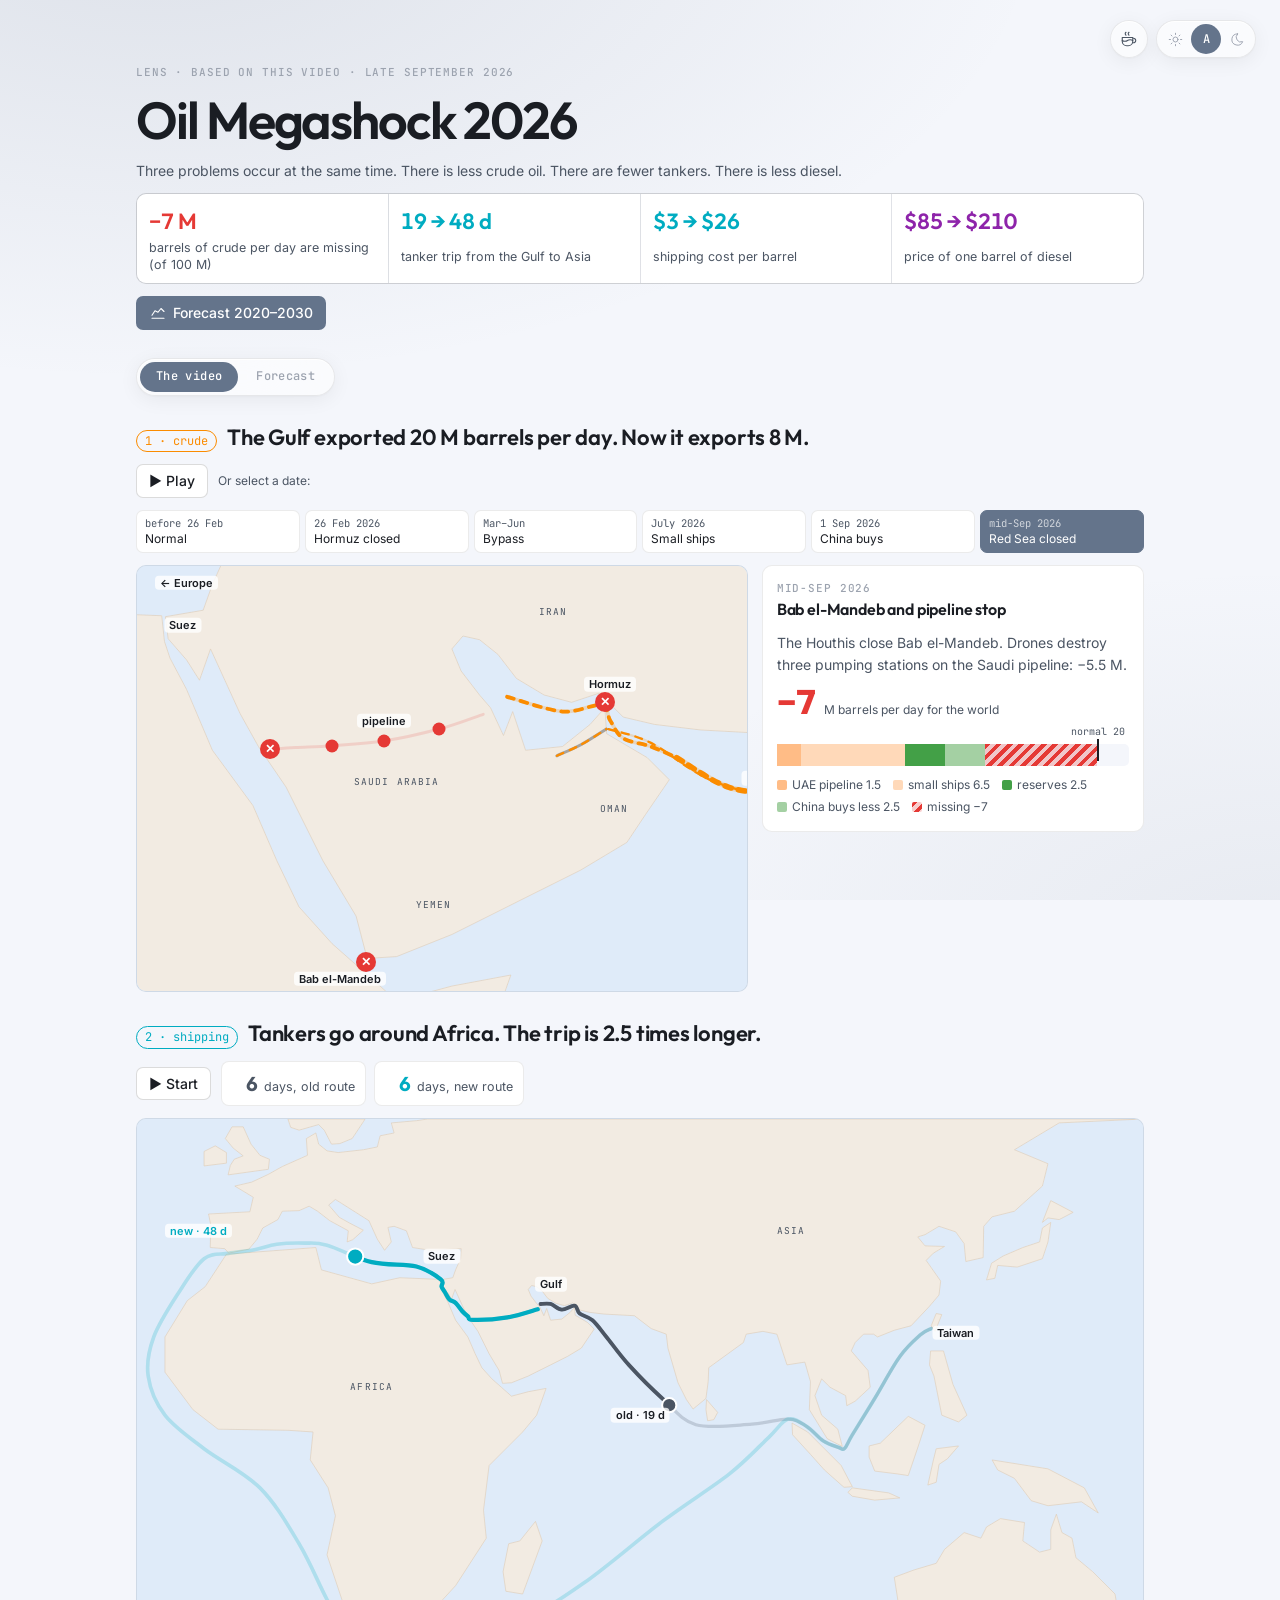
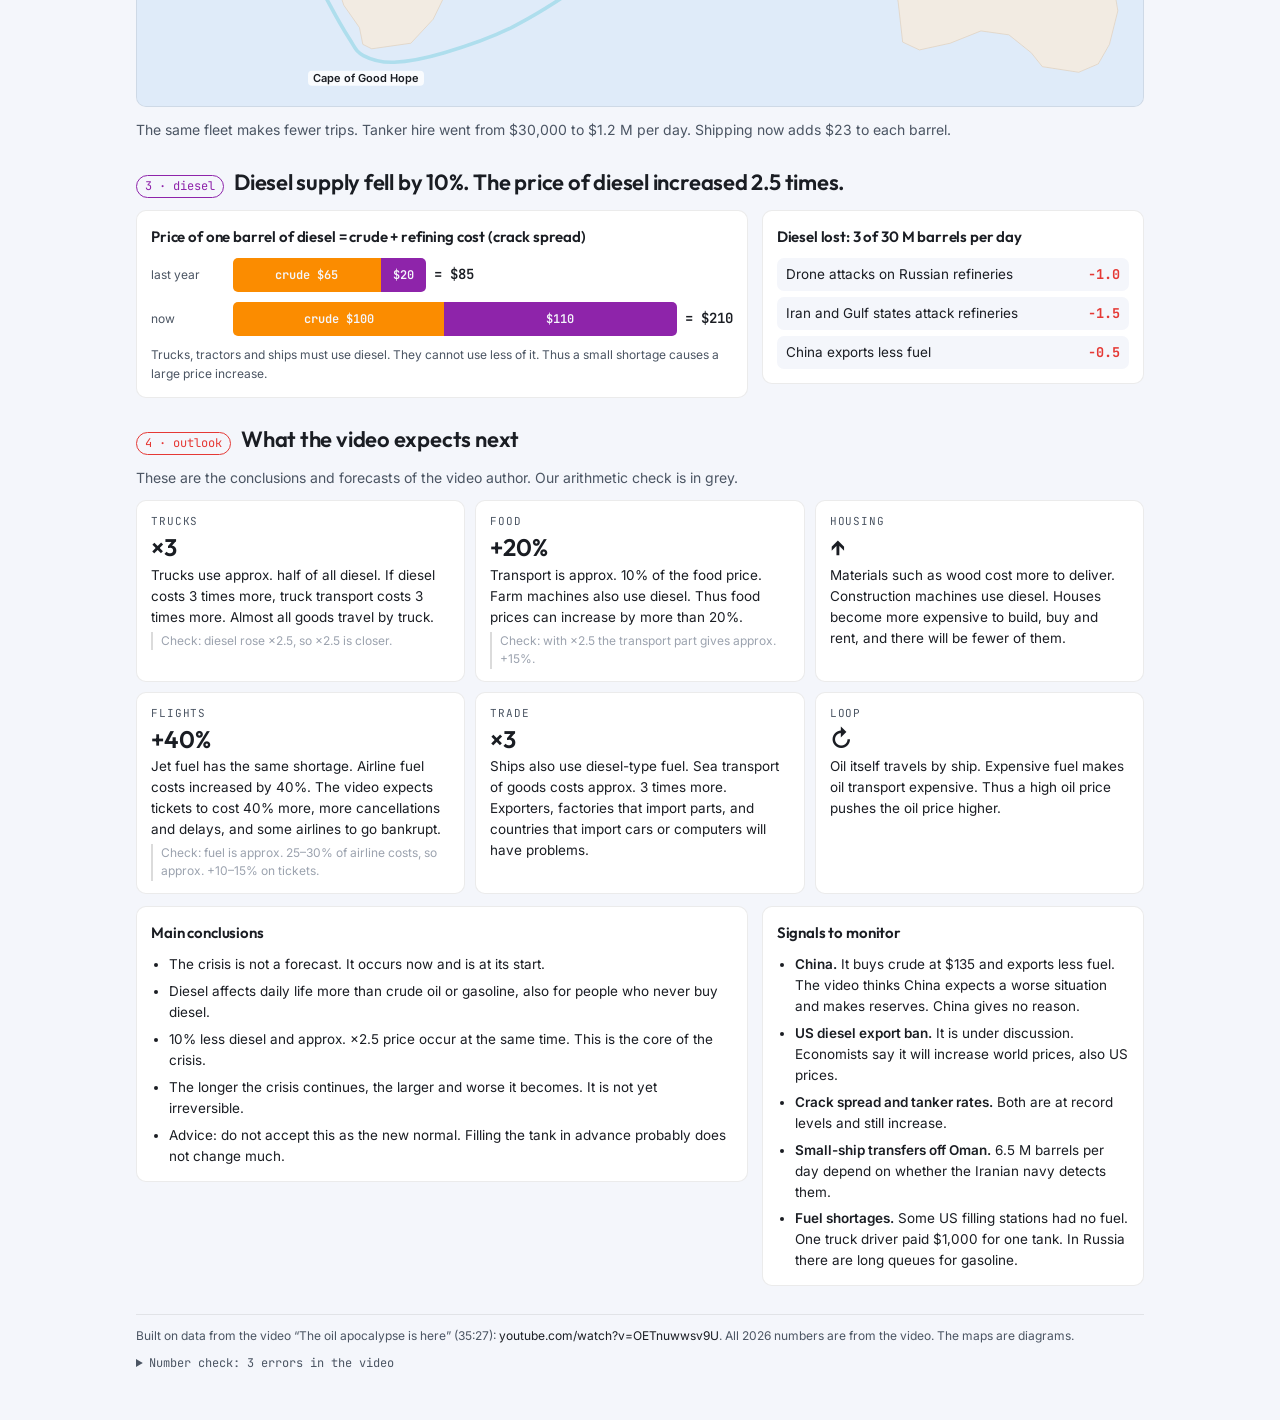
==== commit 9983473a: "fix: hide the inactive tab panel" ====
--- a/oilmegashock26.html
+++ b/oilmegashock26.html
@@ -146,6 +146,7 @@
 .tabs{position:sticky;top:calc(env(safe-area-inset-top,0px) + 12px);z-index:50;justify-self:start;background:var(--glass);box-shadow:var(--shadow-md),var(--glass-edge);backdrop-filter:blur(var(--blur-bar)) saturate(1.4);-webkit-backdrop-filter:blur(var(--blur-bar)) saturate(1.4)}
 .tabs .segmented__btn{padding-inline:16px}
 .panel{display:grid;gap:28px}
+[hidden]{display:none!important}
 .fhead{display:grid;gap:8px}
 .presets{display:flex;gap:8px;align-items:center;flex-wrap:wrap}
 .now{grid-template-columns:repeat(4,minmax(0,1fr))}
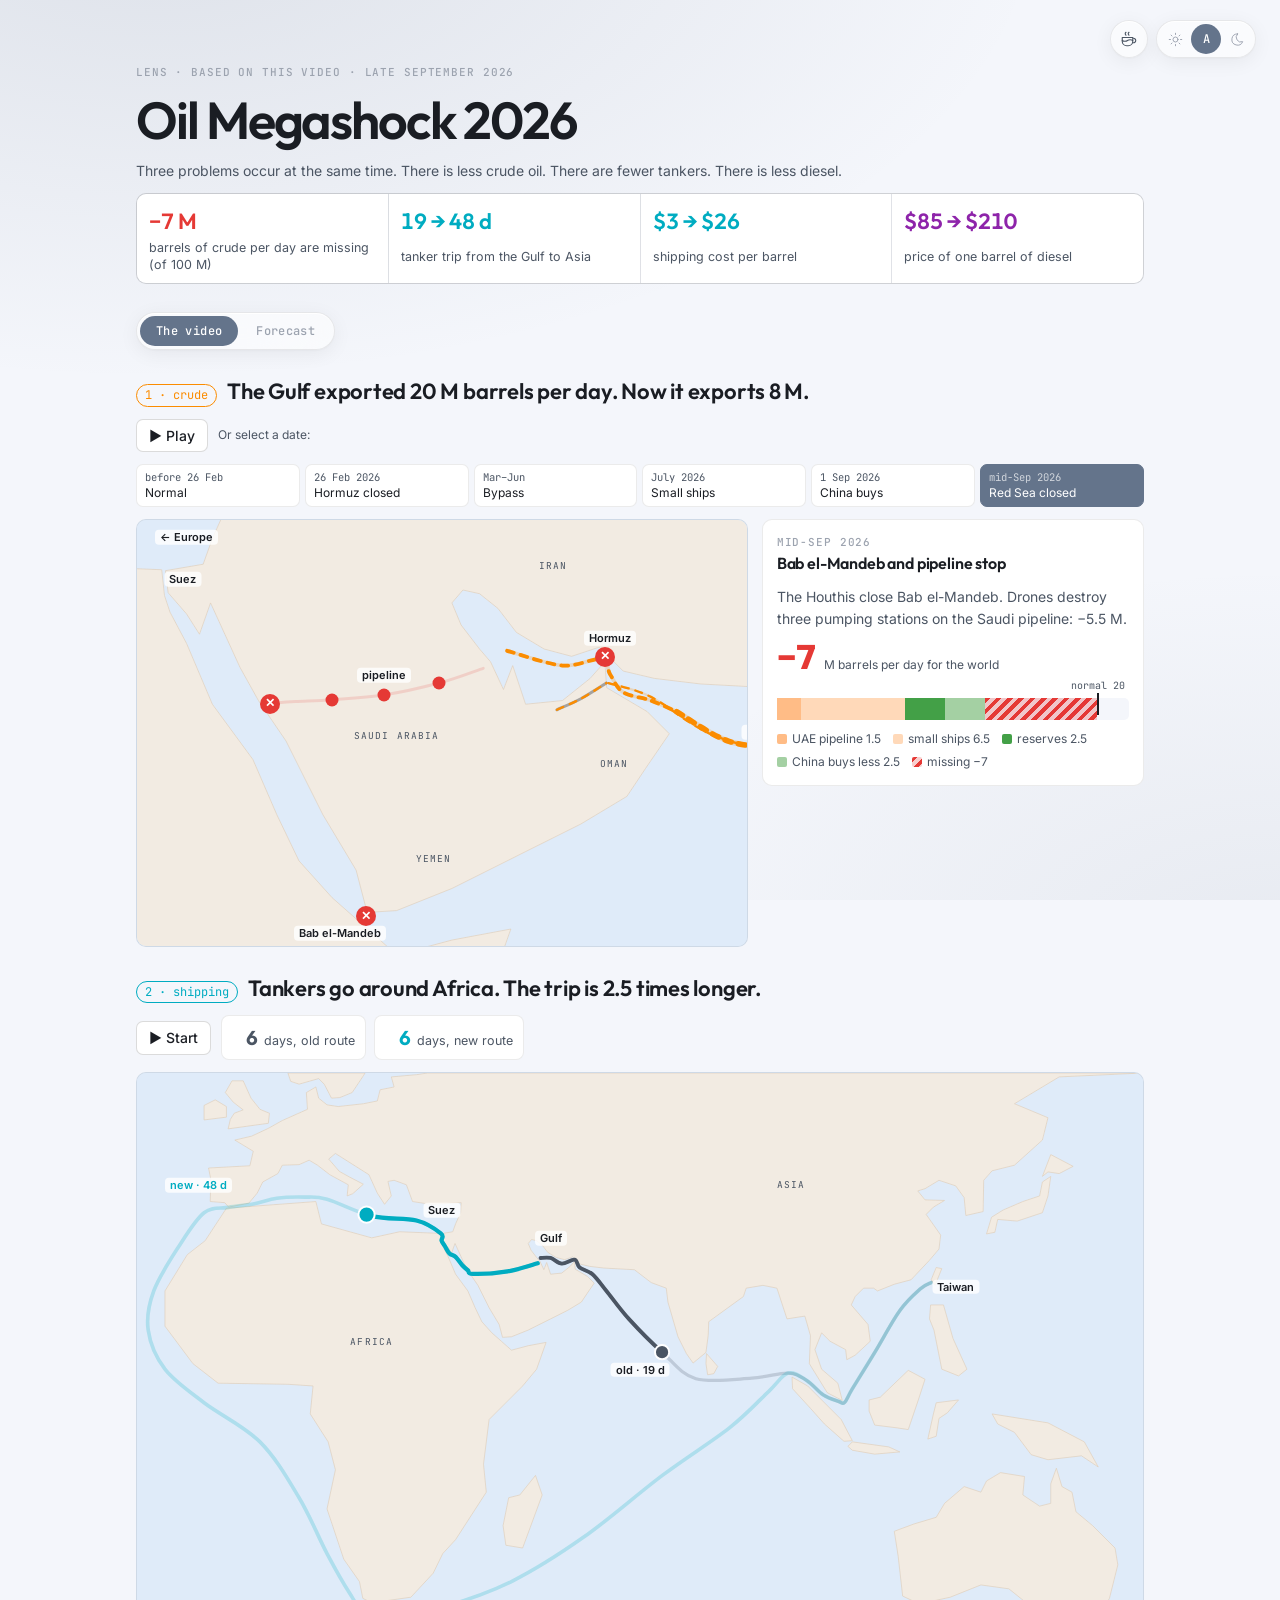
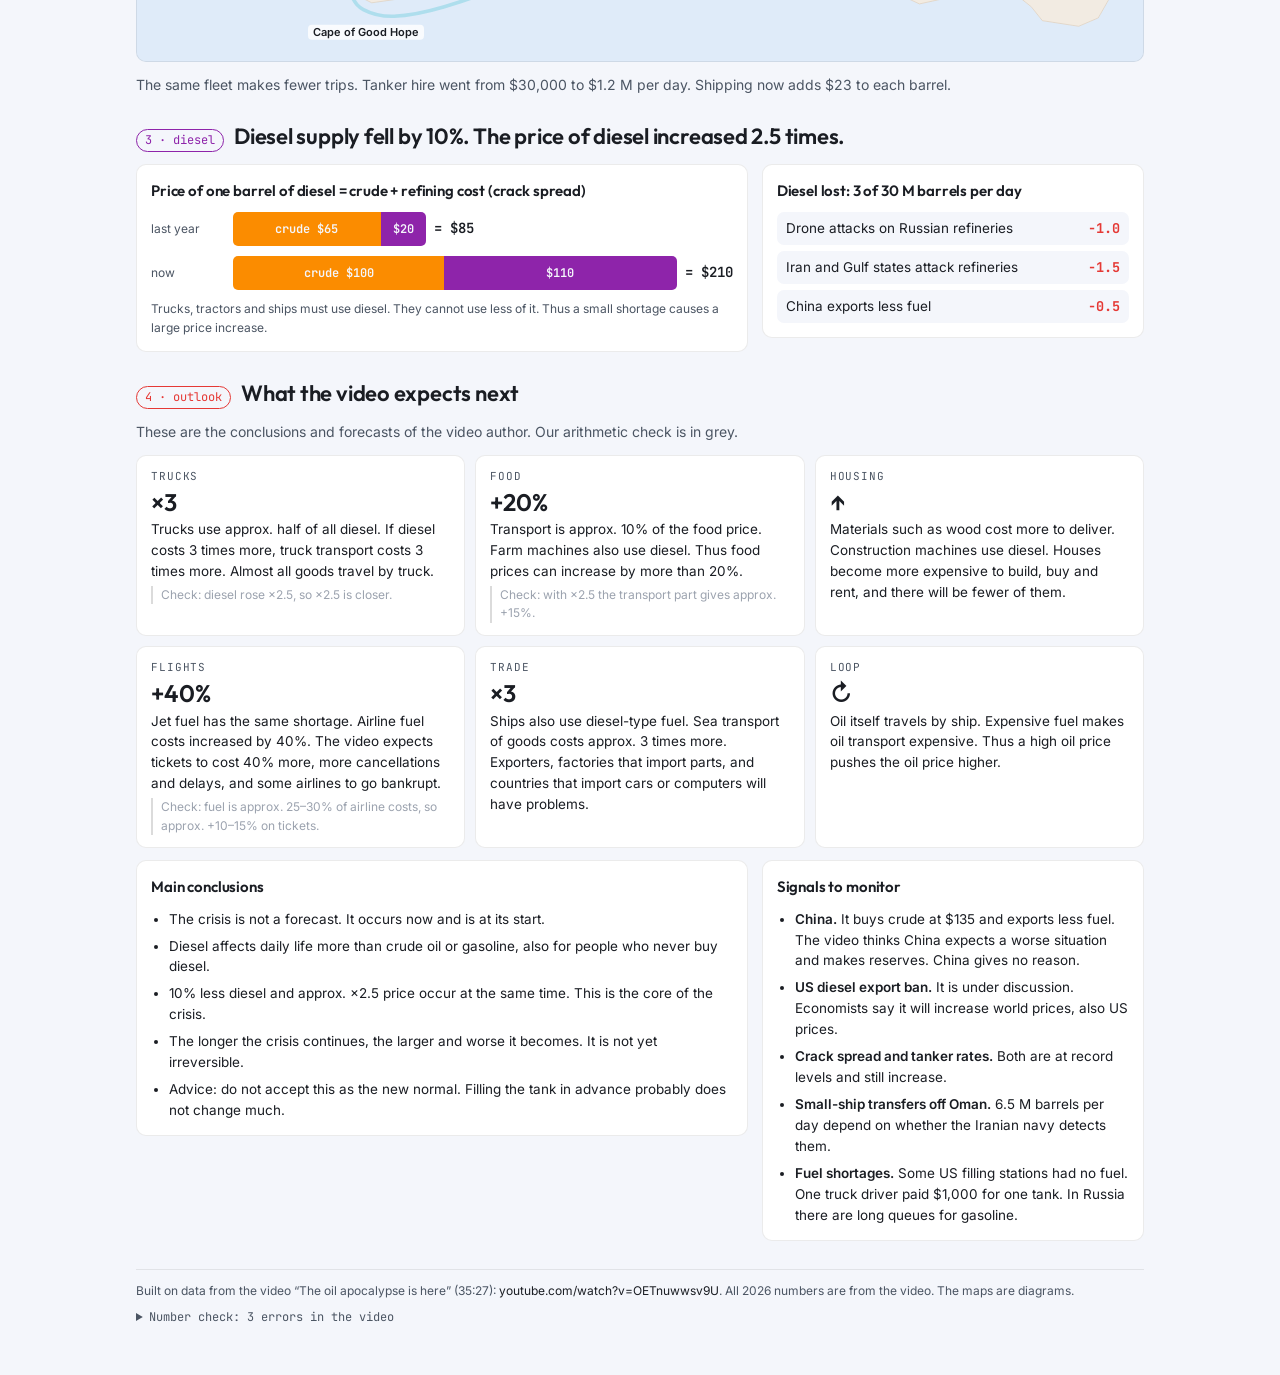
==== commit e2d32554: "chore: drop extra forecast buttons, tabs are enough" ====
--- a/oilmegashock26.html
+++ b/oilmegashock26.html
@@ -120,9 +120,6 @@
 details summary{cursor:pointer;font-family:var(--mono);font-size:12px}
 details ul{margin:8px 0 0;padding-left:18px;display:grid;gap:4px}
 footer{font-size:12px;color:var(--muted);border-top:1px solid var(--line);padding-top:12px;display:grid;gap:8px}
-.fab{position:fixed;right:16px;bottom:calc(16px + env(safe-area-inset-bottom,0px));z-index:5;box-shadow:var(--shadow-lg);transition:opacity var(--dur-base,160ms),transform var(--dur-base,160ms)}
-.fab.is-hidden{opacity:0;transform:translateY(8px);pointer-events:none}
-@media (max-width:560px){.fab{width:44px;height:44px;padding:0;justify-content:center;border-radius:50%}.fab .fab-t{display:none}}
 .lbl.edge-l{transform:translate(0,-50%)}
 
 .now{display:grid;grid-template-columns:repeat(3,minmax(0,1fr));gap:8px}
@@ -196,8 +193,7 @@
     <div class="kpi"><b class="t-ship">$3 → $26</b><span>shipping cost per barrel</span></div>
     <div class="kpi"><b class="t-refine">$85 → $210</b><span>price of one barrel of diesel</span></div>
   </div>
-  <div class="ctrl"><button class="btn btn--primary" type="button" data-go="forecast" id="chartBtn"><svg class="icon" viewBox="0 0 24 24" aria-hidden="true"><path d="M4 19h16M4 15l4 -6l4 2l4 -5l4 4"/></svg>Forecast 2020–2030</button></div>
-</header>
+  </header>
 
 <div class="segmented tabs" role="tablist" aria-label="Page sections">
   <button class="segmented__btn" type="button" role="tab" id="tabBtn-video" aria-controls="tab-video" data-tab="video" aria-pressed="true" aria-selected="true">The video</button>
@@ -348,7 +344,6 @@
 </div>
 </div>
 
-<button class="btn btn--primary fab" type="button" data-go="forecast" aria-label="Forecast 2020–2030" title="Forecast 2020–2030"><svg class="icon" viewBox="0 0 24 24" aria-hidden="true"><path d="M4 19h16M4 15l4 -6l4 2l4 -5l4 4"/></svg><span class="fab-t">Forecast</span></button>
 
 
 <script>
@@ -619,17 +614,12 @@
 
 /* tabs */
 const panels={video:document.getElementById('tab-video'),forecast:document.getElementById('tab-forecast')};
-const fab=document.querySelector('.fab'),chartBtn=document.getElementById('chartBtn');
-let tab='video',btnVisible=true;
-function syncFab(){if(fab)fab.classList.toggle('is-hidden',tab==='forecast'||btnVisible)}
+let tab='video';
 function show(t,scroll){tab=t;for(const k in panels)panels[k].hidden=k!==t;
   document.querySelectorAll('[data-tab]').forEach(b=>{const on=b.dataset.tab===t;b.setAttribute('aria-pressed',on);b.setAttribute('aria-selected',on)});
   try{history.replaceState(null,'',t==='forecast'?'#forecast':location.pathname+location.search)}catch(e){}
-  if(t==='forecast'){update();if(scroll)document.querySelector('.tabs').scrollIntoView({block:'start',behavior:reduce?'auto':'smooth'})}
-  syncFab()}
+  if(t==='forecast'){update();if(scroll)document.querySelector('.tabs').scrollIntoView({block:'start',behavior:reduce?'auto':'smooth'})}}
 document.querySelectorAll('[data-tab]').forEach(b=>b.onclick=()=>show(b.dataset.tab));
-document.querySelectorAll('[data-go]').forEach(b=>b.onclick=()=>show(b.dataset.go,true));
-if(fab&&chartBtn&&'IntersectionObserver'in window){new IntersectionObserver(e=>{btnVisible=e[0].isIntersecting;syncFab()}).observe(chartBtn)}else btnVisible=false;
 if('ResizeObserver' in window)new ResizeObserver(()=>{if(tab==='forecast')draw()}).observe(charts);
 show(location.hash==='#forecast'?'forecast':'video');
 })();
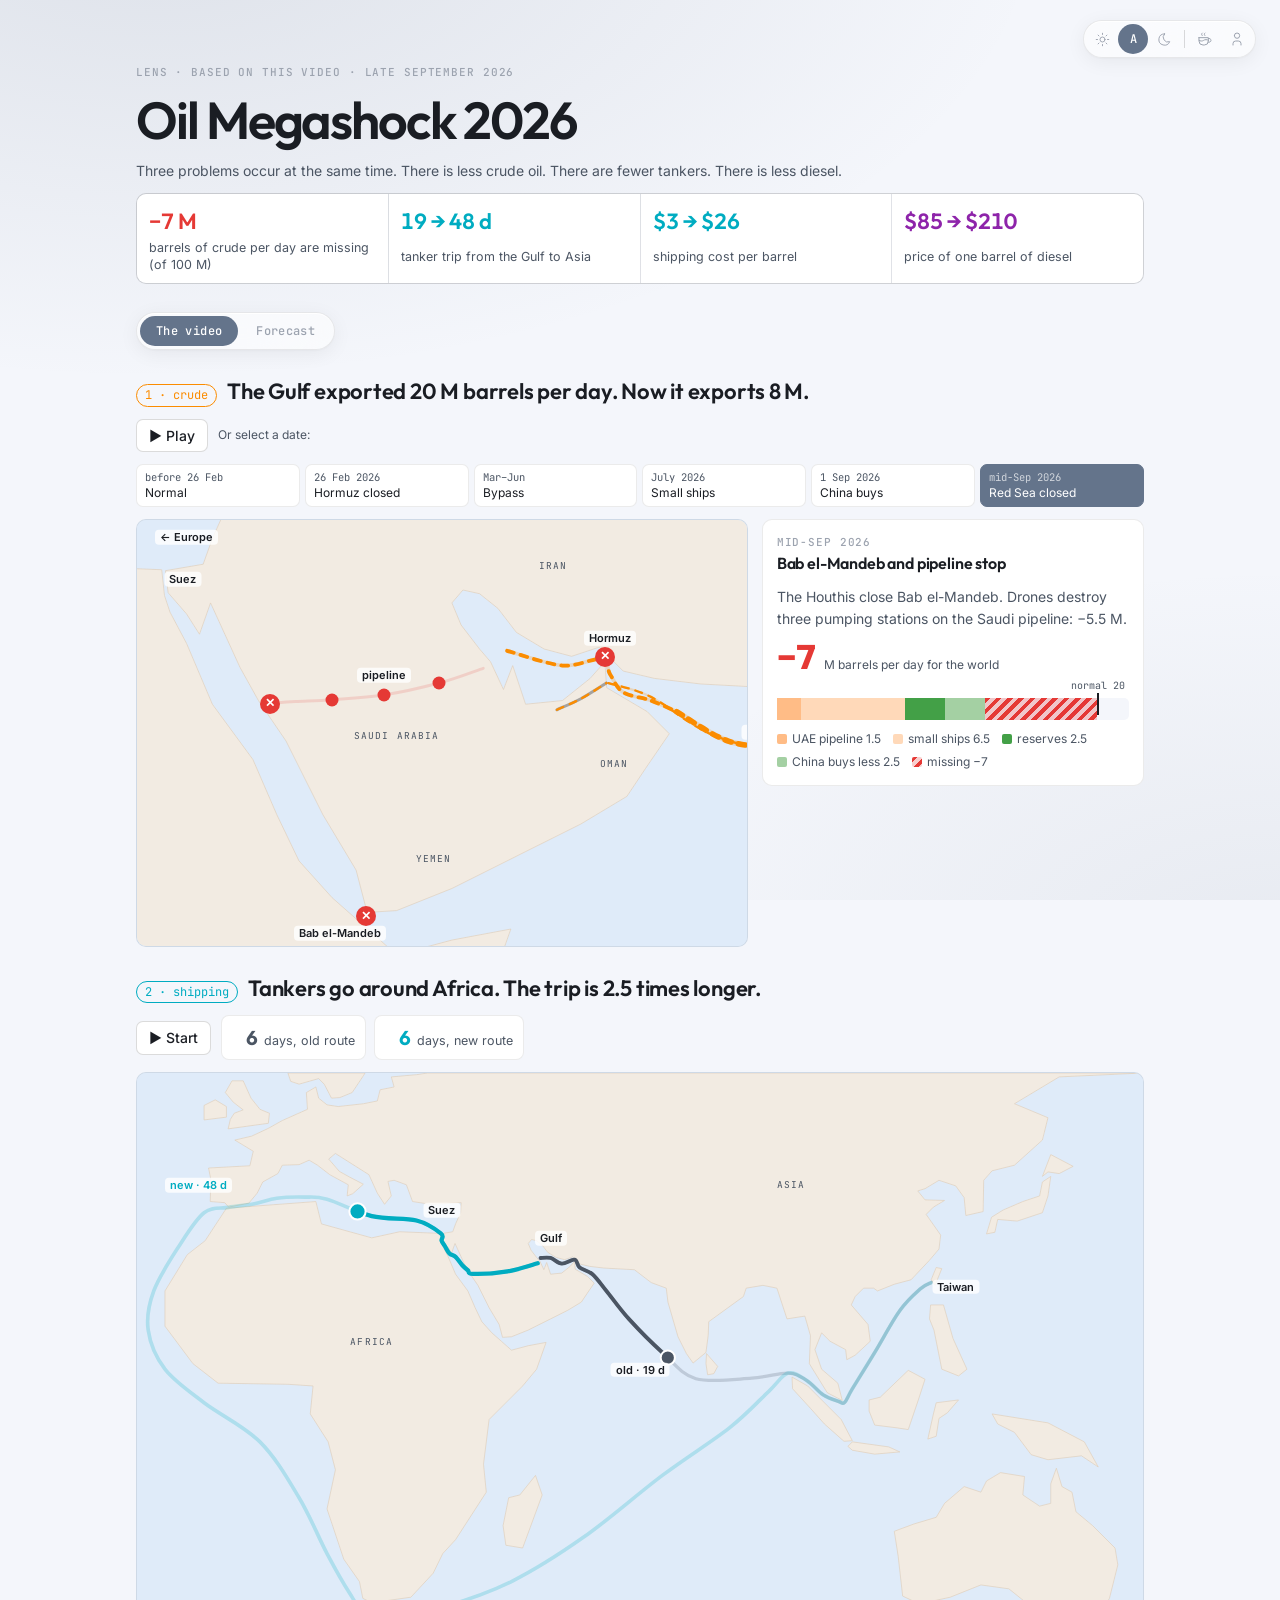
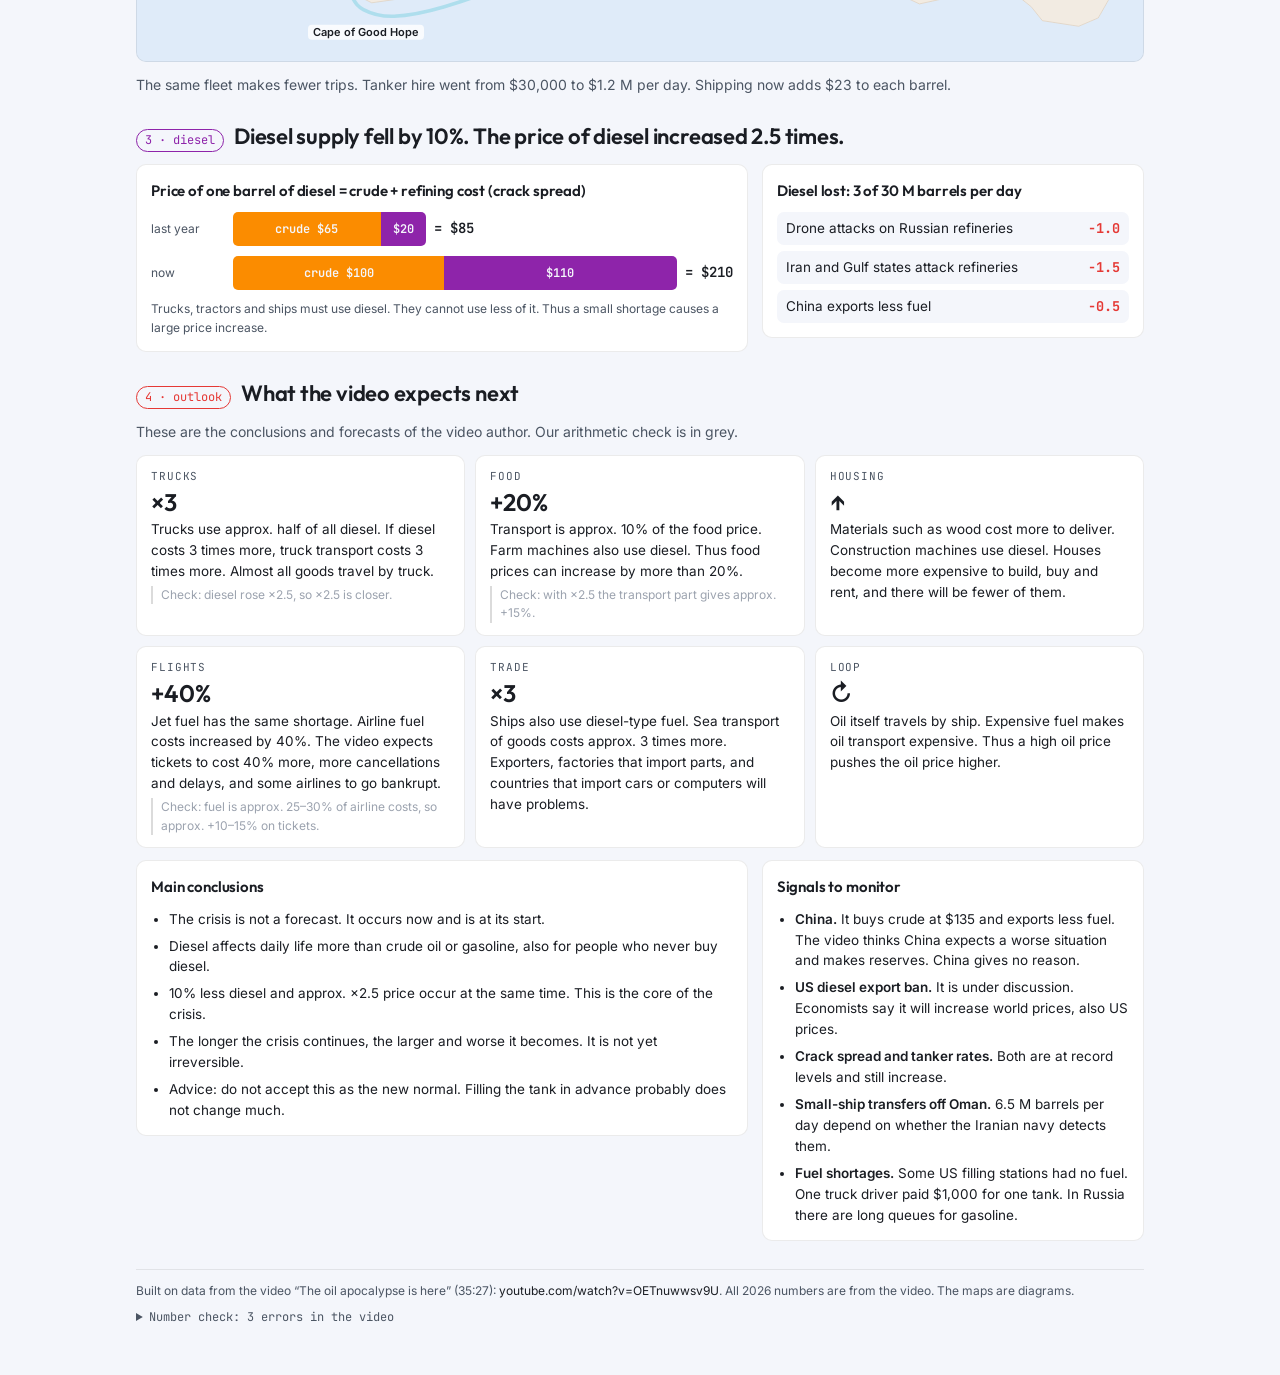
==== commit a4b5b0c9: "feat: gramof site tools; drop common.css" ====
--- a/oilmegashock26.html
+++ b/oilmegashock26.html
@@ -24,9 +24,8 @@
   })();
 </script>
 <link rel="stylesheet" href="gramofdesign/gramof.css">
-<link rel="stylesheet" href="common.css">
+<script defer src="gramofdesign/tools.js"></script>
 <script defer src="gramofdesign/theme.js"></script>
-<script defer src="gramofdesign/kofi.js"></script>
 <style>
 /* Layout: two tabs — "The video" (maps, numbers) and "Forecast" (scenario model + charts).
    Colours come from gramof design tokens, so the theme switch drives everything. */
@@ -170,18 +169,7 @@
 </style>
 </head>
 <body>
-<div class="theme-wrap">
-  <button class="btn btn--quiet btn--icon kofi-btn" type="button" data-kofi aria-label="Support my work" title="Support my work"><svg class="icon" viewBox="0 0 24 24" aria-hidden="true"><path d="M3 14c.83 .642 2.077 1.017 3.5 1c1.423 .017 2.67 -.358 3.5 -1c.83 -.642 2.077 -1.017 3.5 -1c1.423 -.017 2.67 .358 3.5 1"></path><path d="M8 3a2.4 2.4 0 0 0 -1 2a2.4 2.4 0 0 0 1 2M12 3a2.4 2.4 0 0 0 -1 2a2.4 2.4 0 0 0 1 2"></path><path d="M3 10h14v5a6 6 0 0 1 -6 6H9a6 6 0 0 1 -6 -6v-5zM16.746 16.726a3 3 0 1 0 .252 -5.555"></path></svg></button>
-  <div class="segmented segmented--icon" role="group" aria-label="Color theme" data-theme-switch>
-    <button class="segmented__btn" type="button" data-theme="light" aria-label="Light" title="Light" aria-pressed="false">
-      <svg class="icon" viewBox="0 0 24 24" aria-hidden="true"><circle cx="12" cy="12" r="4"></circle><path d="M6.343 17.657l-1.414 1.414M6.343 6.343L4.929 4.929M17.657 6.343l1.414 -1.414M17.657 17.657l1.414 1.414M12 20v2M12 2v2M20 12h2M2 12h2"></path></svg>
-    </button>
-    <button class="segmented__btn" type="button" data-theme="auto" aria-label="Auto" title="Auto" aria-pressed="false"><span>A</span></button>
-    <button class="segmented__btn" type="button" data-theme="dark" aria-label="Dark" title="Dark" aria-pressed="false">
-      <svg class="icon" viewBox="0 0 24 24" aria-hidden="true"><path d="M12 3h.393a7.5 7.5 0 0 0 7.92 12.446A9 9 0 1 1 12 2.992z"></path></svg>
-    </button>
-  </div>
-</div>
+<div class="site-tools site-tools--glass site-tools--float" data-site-tools></div>
 <div class="wrap">
 <header>
   <span class="eyebrow"><a href="./" style="color:inherit">lens</a> · Based on <a href="https://www.youtube.com/watch?v=OETnuwwsv9U" target="_blank" rel="noopener" style="color:inherit">this video</a> · late September 2026</span>
--- a/gramofdesign/gramof.css
+++ b/gramofdesign/gramof.css
@@ -678,7 +678,7 @@
   white-space: nowrap;
   transition: color var(--dur-fast), background var(--dur-fast);
 }
-.segmented__btn:hover { color: var(--text); }
+.segmented__btn:hover { color: var(--text); background: var(--surface-sunk); }
 .segmented__btn[aria-pressed='true'],
 .segmented__btn.is-active { background: var(--accent); color: var(--text-on-accent); }
 .segmented__btn:focus-visible { outline: none; box-shadow: 0 0 0 3px var(--accent-ring); }
@@ -1052,12 +1052,69 @@
 .stat__value { font-family: var(--font-display); font-size: var(--text-xl); font-weight: 600; letter-spacing: -0.02em; color: var(--text); }
 .stat__delta { font-size: var(--text-sm); color: var(--text-secondary); }
 
-/* ── Support panel (Ko-fi) ───────────────────────────────────────────────────
-   Any element with [data-kofi] opens it; kofi.js builds the panel on first use.
-   The trigger is an ordinary quiet icon button with icons/coffee.svg, placed in
-   the site's own chrome (app bar, or next to the theme switch).
+/* ── Site tools: theme switch · Ko-fi · whois ─────────────────────────────────
+   One module in every site's top-right chrome, rendered by tools.js from an
+   empty [data-site-tools] element. Buttons are circles inside a pill with 3px
+   padding, so every hover shape is concentric with its container.
    -------------------------------------------------------------------------- */
 
+.site-tools {
+  display: inline-flex;
+  align-items: center;
+  gap: 2px;
+  padding: 3px;
+  background: var(--surface);
+  border: 1px solid var(--line);
+  border-radius: var(--radius-pill);
+  box-shadow: var(--shadow-sm);
+}
+.site-tools .segmented { padding: 0; background: none; border: 0; box-shadow: none; }
+.site-tools__sep { width: 1px; height: 18px; margin: 0 3px; background: var(--line-strong); }
+.site-tools__btn {
+  display: inline-flex;
+  align-items: center;
+  justify-content: center;
+  flex: none;
+  width: 30px;
+  height: 30px;
+  padding: 0;
+  color: var(--text-muted);
+  background: transparent;
+  border: 0;
+  border-radius: var(--radius-pill);
+  cursor: pointer;
+  text-decoration: none;
+  transition: color var(--dur-fast), background var(--dur-fast);
+}
+.site-tools__btn:hover { color: var(--text); background: var(--surface-sunk); text-decoration: none; }
+.site-tools__btn[aria-expanded='true'] { color: var(--accent); }
+.site-tools__btn:focus-visible { outline: none; box-shadow: 0 0 0 3px var(--accent-ring); }
+.site-tools__btn svg {
+  width: 16px; height: 16px; display: block;
+  fill: none; stroke: currentColor; stroke-width: 1.5; stroke-linecap: round; stroke-linejoin: round;
+}
+
+/* For pages without an app bar: glass, and pinned to the corner. */
+.site-tools--glass {
+  background: var(--glass);
+  box-shadow: var(--shadow-md), var(--glass-edge);
+  backdrop-filter: blur(var(--blur-bar)) saturate(1.4);
+  -webkit-backdrop-filter: blur(var(--blur-bar)) saturate(1.4);
+}
+.site-tools--float { position: fixed; top: var(--space-5); right: var(--space-6); z-index: 100; }
+@media (max-width: 640px) {
+  .site-tools--float { top: var(--space-3); right: var(--space-4); }
+}
+@media (hover: none) and (pointer: coarse) {
+  .site-tools__btn { width: 44px; height: 44px; }
+}
+/* Phones: five 44px targets do not fit an app bar next to anything else. */
+@media (max-width: 480px) {
+  .site-tools__btn,
+  .site-tools .segmented--icon .segmented__btn { width: 36px; height: 36px; min-height: 36px; }
+}
+
+/* Ko-fi panel, opened from the coffee button (or any [data-kofi]). */
 .kofi-panel {
   position: fixed;
   top: 64px;
@@ -1105,7 +1162,6 @@
    -------------------------------------------------------------------------- */
 
 :root[data-tier='expressive'] {
-  --font-sans: 'Outfit', 'Inter', -apple-system, sans-serif;
   --dur-slow: 380ms;
   --blur-panel: 56px;
   --blur-bar:   56px;
@@ -1115,17 +1171,33 @@
   --glass-hover:  rgba(30, 30, 35, 0.50);
   --glass-active: rgba(40, 40, 45, 0.60);
   --shadow-lg: 0 20px 60px rgba(0, 0, 0, 0.7);
+  --text-muted: #8b93a1;   /* one step up: hints sit on moving colour */
 }
 :root[data-tier='expressive'].theme-light {
+  --text-muted:   #6b7280;
   --glass:        rgba(255, 255, 255, 0.55);
   --glass-hover:  rgba(255, 255, 255, 0.72);
   --glass-active: rgba(255, 255, 255, 0.90);
 }
 @media (prefers-color-scheme: light) {
   :root[data-tier='expressive']:not(.theme-light):not(.theme-dark) {
+    --text-muted:   #6b7280;
     --glass:        rgba(255, 255, 255, 0.55);
     --glass-hover:  rgba(255, 255, 255, 0.72);
     --glass-active: rgba(255, 255, 255, 0.90);
+  }
+}
+
+/* Auto + system dark: the plain dark block above is more specific than
+   :root[data-tier], so restate the expressive values here. Without this, Auto
+   and Dark rendered different glass and shadows. */
+@media (prefers-color-scheme: dark) {
+  :root[data-tier='expressive']:not(.theme-light):not(.theme-dark) {
+    --glass:        rgba(20, 20, 25, 0.40);
+    --glass-hover:  rgba(30, 30, 35, 0.50);
+    --glass-active: rgba(40, 40, 45, 0.60);
+    --shadow-lg:    0 20px 60px rgba(0, 0, 0, 0.7);
+    --text-muted:   #8b93a1;
   }
 }
 
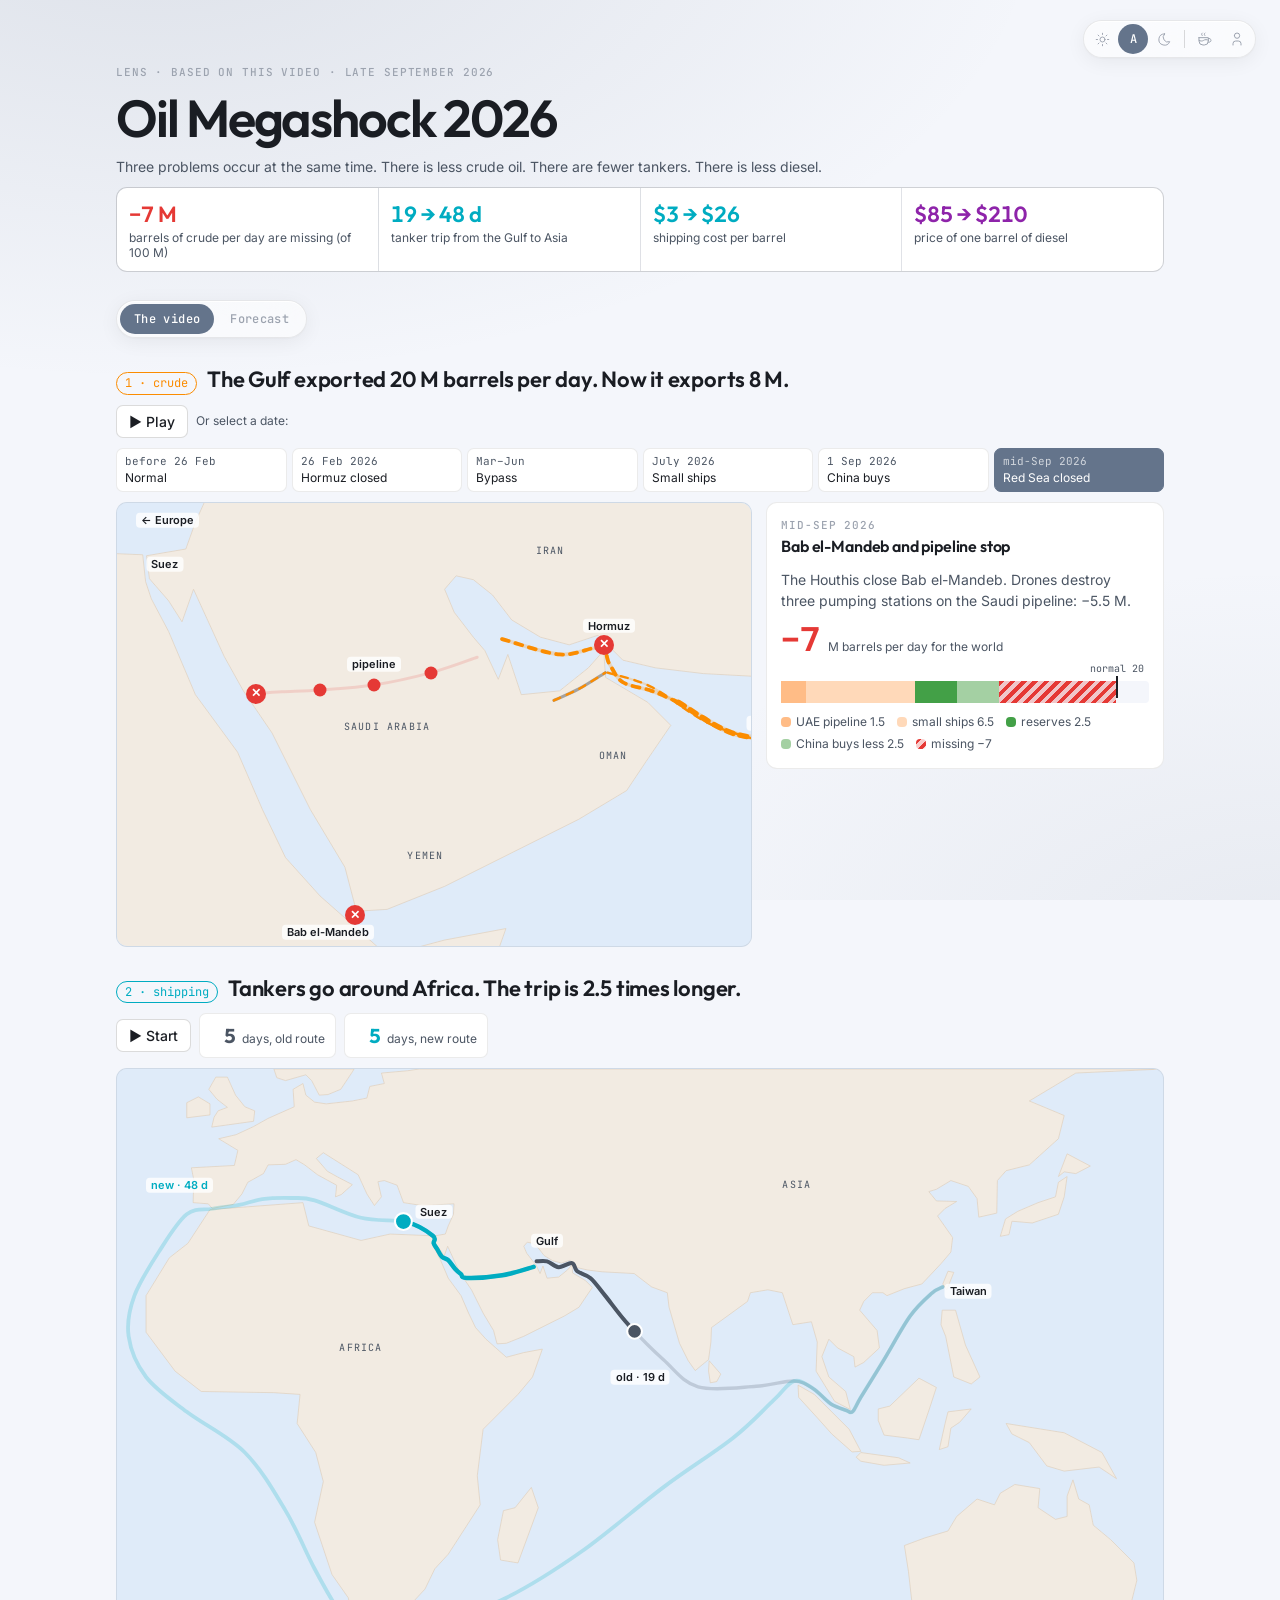
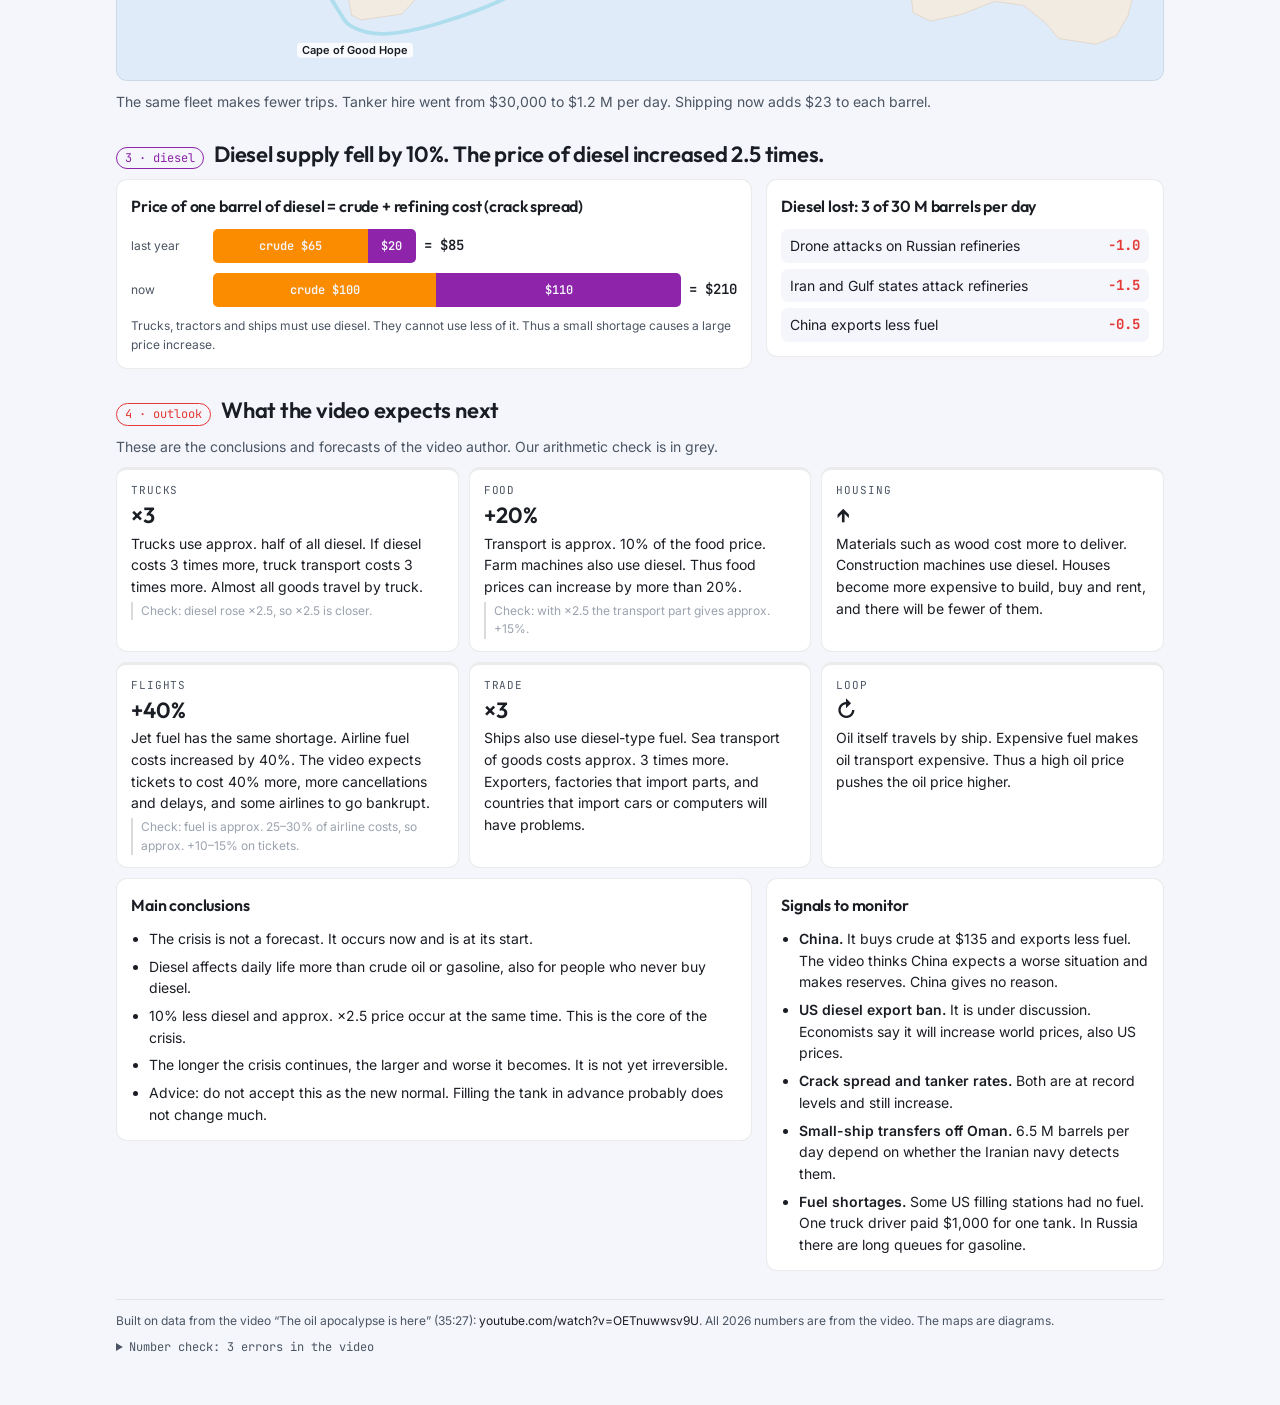
==== commit 547be37b: "feat: editorial layer on gramof tokens editorial.css owns the display scale, story motion and shared" ====
--- a/oilmegashock26.html
+++ b/oilmegashock26.html
@@ -11,10 +11,12 @@
 <meta name="lens:source" content="video">
 <meta property="og:title" content="Oil Megashock 2026">
 <meta property="og:url" content="https://lens.gramoflava.xyz/oilmegashock26.html">
+<link rel="icon" href="favicon.ico" sizes="32x32">
 <link rel="icon" href="favicon.svg" type="image/svg+xml">
+<link rel="apple-touch-icon" href="apple-touch-icon.png">
 <link rel="preconnect" href="https://fonts.googleapis.com">
 <link rel="preconnect" href="https://fonts.gstatic.com" crossorigin>
-<link rel="stylesheet" href="https://fonts.googleapis.com/css2?family=Inter:wght@400;500;600&amp;family=JetBrains+Mono:wght@400;500&amp;family=Outfit:wght@400;500;600;700&amp;display=swap">
+<link rel="stylesheet" href="https://fonts.googleapis.com/css2?family=Inter:wght@400;500;600&amp;family=JetBrains+Mono:wght@400;500&amp;family=Outfit:wght@400;500;600&amp;display=swap">
 <script>
   (function () {
     var t = null;
@@ -24,148 +26,103 @@
   })();
 </script>
 <link rel="stylesheet" href="gramofdesign/gramof.css">
+<link rel="stylesheet" href="editorial.css">
 <script defer src="gramofdesign/tools.js"></script>
 <script defer src="gramofdesign/theme.js"></script>
-<style>
-/* Layout: two tabs — "The video" (maps, numbers) and "Forecast" (scenario model + charts).
+<style>/* Layout: two tabs — "The video" (maps, numbers) and "Forecast" (scenario model + charts).
    Colours come from gramof design tokens, so the theme switch drives everything. */
-:root{
-  --ink:var(--text); --muted:var(--text-secondary);
-  --crude:var(--chart-2); --ship:var(--chart-4); --refine:var(--chart-3); --bad:var(--chart-5); --good:var(--chart-6);
+
+:root{--crude:var(--chart-2); --ship:var(--chart-4); --refine:var(--chart-3); --bad:var(--chart-5); --good:var(--chart-6);
   --sea:color-mix(in srgb,var(--chart-1) 10%,var(--bg));
   --land:color-mix(in srgb,var(--palette-sand) 22%,var(--surface));
-  --coast:color-mix(in srgb,var(--palette-sand) 55%,var(--surface));
-  --display:var(--font-display); --body:var(--font-sans); --mono:var(--font-mono);
-}
-.wrap{max-width:1040px;margin:0 auto;padding-inline:16px;padding-block:64px 48px;display:grid;gap:28px}
-h1,h2,h3{font-family:var(--display);margin:0;text-wrap:balance;letter-spacing:-.01em}
-h1{font-size:clamp(30px,5.5vw,52px);font-weight:600;letter-spacing:-.04em;line-height:1.05}
-h2{font-size:clamp(17px,2.4vw,22px);font-weight:600;line-height:1.2}
-h3{font-size:15px;font-weight:600}
-p{margin:0}
-.mono{font-family:var(--mono);font-variant-numeric:tabular-nums}
-.muted{color:var(--muted)}
+  --coast:color-mix(in srgb,var(--palette-sand) 55%,var(--surface))}
 .t-crude{color:var(--crude)}.t-ship{color:var(--ship)}.t-refine{color:var(--refine)}.t-bad{color:var(--bad)}.t-good{color:var(--good)}
-header{display:grid;gap:12px}
-.kpis{display:grid;grid-template-columns:repeat(4,minmax(0,1fr));gap:1px;background:var(--line);border:1px solid var(--line);border-radius:10px;overflow:hidden}
-.kpi{background:var(--surface);padding:10px 12px;display:grid;gap:2px}
-.kpi b{font-family:var(--display);font-size:clamp(16px,2.2vw,22px);font-weight:600;white-space:nowrap;font-variant-numeric:tabular-nums}
-.kpi span{font-size:12.5px;color:var(--muted);line-height:1.3}
-@media (max-width:700px){.kpis{grid-template-columns:repeat(2,minmax(0,1fr))}}
-section{display:grid;gap:12px}
-.sh{display:flex;gap:10px;align-items:baseline;flex-wrap:wrap}
-.sh .n{font-family:var(--mono);font-size:12px;color:var(--c);border:1px solid currentColor;border-radius:99px;padding:1px 8px}
 .step:focus-visible,.x:focus-visible{outline:none;box-shadow:0 0 0 3px var(--accent-ring)}
-.ctrl{display:flex;gap:10px;align-items:center;flex-wrap:wrap}
-
-.grid2{display:grid;grid-template-columns:minmax(0,1.6fr) minmax(0,1fr);gap:14px;align-items:start}
-@media (max-width:820px){.grid2{grid-template-columns:1fr}}
-.card{background:var(--surface);border:1px solid var(--line);border-radius:10px;padding:14px;display:grid;gap:10px;min-width:0}
-
-.map{position:relative;border-radius:10px;overflow:hidden;border:1px solid var(--line);background:var(--sea)}
+
+.map{position:relative;border-radius:var(--radius-md);overflow:hidden;border:1px solid var(--line);background:var(--sea)}
 .map svg{display:block;width:100%;height:auto}
 .land{fill:var(--land);stroke:var(--coast);stroke-width:.6;stroke-linejoin:round;vector-effect:non-scaling-stroke}
-.lbl{position:absolute;transform:translate(-50%,-50%);font-size:11px;line-height:1.15;white-space:nowrap;pointer-events:none;text-align:center}
-.lbl.country{font-family:var(--mono);letter-spacing:.12em;text-transform:uppercase;color:var(--muted);font-size:9.5px}
-.lbl.pt{font-weight:600;background:color-mix(in oklab,var(--surface) 80%,transparent);padding:1px 5px;border-radius:4px}
-@media (max-width:560px){.lbl.minor{display:none}.lbl.pt{font-size:10px}}
-.mk{position:absolute;transform:translate(-50%,-50%);display:grid;place-items:center;width:20px;height:20px;border-radius:50%;background:var(--bad);color:#fff;font-weight:700;font-size:12px;transition:transform .35s cubic-bezier(.3,1.6,.5,1),opacity .3s;pointer-events:none}
+.lbl{position:absolute;transform:translate(-50%,-50%);font-size:var(--text-xs);line-height:1.15;white-space:nowrap;pointer-events:none;text-align:center}
+.lbl.country{font-family:var(--font-mono);letter-spacing:.12em;text-transform:uppercase;color:var(--text-secondary);font-size:var(--text-2xs)}
+.lbl.pt{font-weight:var(--weight-semibold);background:color-mix(in oklab,var(--surface) 80%,transparent);padding:1px 5px;border-radius:var(--radius-xs)}
+@media (max-width:560px){.lbl.minor{display:none}.lbl.pt{font-size:var(--text-2xs)}}
+.mk{position:absolute;transform:translate(-50%,-50%);display:grid;place-items:center;width:20px;height:20px;border-radius:50%;background:var(--bad);color:var(--text-on-color);font-weight:var(--weight-semibold);font-size:var(--text-sm);transition:transform var(--ed-dur-reveal) var(--ed-ease-pop),opacity var(--ed-dur-reveal);pointer-events:none}
 .mk.small{width:13px;height:13px}
 .mk.off{transform:translate(-50%,-50%) scale(0);opacity:0}
-.flow{fill:none;stroke-linecap:round;stroke-linejoin:round;vector-effect:non-scaling-stroke;transition:stroke-width .7s ease}
-.flow.anim{stroke-dasharray:7 7;animation:dash .9s linear infinite}
-.pipe{fill:none;stroke-linecap:round;vector-effect:non-scaling-stroke;transition:opacity .6s}
+.flow{fill:none;stroke-linecap:round;stroke-linejoin:round;vector-effect:non-scaling-stroke;transition:stroke-width var(--ed-dur-move) ease}
+.flow.anim{stroke-dasharray:7 7;animation:dash var(--ed-dur-loop) linear infinite}
+.pipe{fill:none;stroke-linecap:round;vector-effect:non-scaling-stroke;transition:opacity var(--ed-dur-move)}
 @keyframes dash{to{stroke-dashoffset:-14}}
 .route{fill:none;stroke-linecap:round;stroke-linejoin:round}
 
 .stepper{display:grid;grid-template-columns:repeat(6,minmax(0,1fr));gap:5px}
-.step{all:unset;cursor:pointer;display:grid;gap:1px;padding:6px 8px;border-radius:7px;border:1px solid var(--line);background:var(--surface);font-size:12px;line-height:1.25}
-.step .d{font-family:var(--mono);font-size:10.5px;color:var(--muted)}
+.step{all:unset;cursor:pointer;display:grid;gap:1px;padding:6px 8px;border-radius:var(--radius-sm);border:1px solid var(--line);background:var(--surface);font-size:var(--text-sm);line-height:1.25}
+.step .d{font-family:var(--font-mono);font-size:var(--text-xs);color:var(--text-secondary)}
 .step[aria-current="true"]{background:var(--accent);color:var(--text-on-accent);border-color:var(--accent)}
 .step[aria-current="true"] .d{color:inherit;opacity:.7}
 @media (max-width:640px){.stepper{grid-template-columns:repeat(3,minmax(0,1fr))}}
 .net{display:flex;align-items:baseline;gap:8px}
-.net b{font-family:var(--display);font-size:34px;font-weight:800;line-height:1}
-.bal{position:relative;height:22px;border-radius:5px;background:var(--bg);display:flex;margin-top:14px}
-.bal div{height:100%;transition:width .7s cubic-bezier(.4,0,.2,1)}
-.bal .norm{position:absolute;top:-5px;bottom:-5px;width:2px;background:var(--ink)}
-.bal .norm::after{content:"normal 20";position:absolute;top:-15px;left:50%;transform:translateX(-50%);font-family:var(--mono);font-size:10px;color:var(--muted);white-space:nowrap}
+.net b{font-family:var(--font-display);font-size:var(--text-3xl);font-weight:var(--weight-semibold);line-height:1}
+.bal{position:relative;height:22px;border-radius:var(--radius-xs);background:var(--bg);display:flex;margin-top:14px}
+.bal div{height:100%;transition:width var(--ed-dur-move) var(--ease-smooth)}
+.bal .norm{position:absolute;top:-5px;bottom:-5px;width:2px;background:var(--text)}
+.bal .norm::after{content:"normal 20";position:absolute;top:-15px;left:50%;transform:translateX(-50%);font-family:var(--font-mono);font-size:var(--text-2xs);color:var(--text-secondary);white-space:nowrap}
 .gap{background:repeating-linear-gradient(135deg,var(--bad) 0 4px,color-mix(in oklab,var(--bad) 25%,transparent) 4px 8px)}
-.leg{display:flex;flex-wrap:wrap;gap:4px 12px;font-size:12px;color:var(--muted)}
-.leg i{display:inline-block;width:10px;height:10px;border-radius:2px;margin-right:5px;vertical-align:-1px}
 
 .counters{display:flex;gap:8px;flex-wrap:wrap}
-.counter{display:flex;gap:6px;align-items:baseline;padding:6px 10px;border-radius:8px;background:var(--surface);border:1px solid var(--line);font-size:12.5px;color:var(--muted)}
-.counter b{font-family:var(--display);font-size:20px;min-width:2ch;text-align:right;font-variant-numeric:tabular-nums}
+.counter{display:flex;gap:6px;align-items:baseline;padding:6px 10px;border-radius:var(--radius-sm);background:var(--surface);border:1px solid var(--line);font-size:var(--text-sm);color:var(--text-secondary)}
+.counter b{font-family:var(--font-display);font-size:var(--text-xl);min-width:2ch;text-align:right;font-variant-numeric:tabular-nums}
 
 .srow{display:grid;grid-template-columns:72px minmax(0,1fr);gap:10px;align-items:center}
 .sbar{display:flex;height:34px}
-.sbar div{display:flex;align-items:center;justify-content:center;font-family:var(--mono);font-size:12px;font-weight:600;color:var(--bg);white-space:nowrap;overflow:hidden;transition:width 1.1s cubic-bezier(.3,0,.2,1)}
-.sbar .tot{color:var(--ink);padding-left:8px;font-size:14px;justify-content:flex-start;overflow:visible}
-.list{display:grid;gap:6px;font-size:13.5px}
-.li{display:grid;grid-template-columns:minmax(0,1fr) auto;gap:10px;padding:6px 9px;border-radius:7px;background:var(--bg)}
-.li b{font-family:var(--mono)}
+.sbar div{display:flex;align-items:center;justify-content:center;font-family:var(--font-mono);font-size:var(--text-sm);font-weight:var(--weight-semibold);color:var(--bg);white-space:nowrap;overflow:hidden;transition:width var(--ed-dur-long) var(--ed-ease-grow)}
+.sbar .tot{color:var(--text);padding-left:8px;font-size:var(--text-md);justify-content:flex-start;overflow:visible}
+.list{display:grid;gap:6px;font-size:var(--text-md)}
+.li{display:grid;grid-template-columns:minmax(0,1fr) auto;gap:10px;padding:6px 9px;border-radius:var(--radius-sm);background:var(--bg)}
+.li b{font-family:var(--font-mono)}
 .fc{display:grid;grid-template-columns:repeat(3,minmax(0,1fr));gap:10px}
 @media (max-width:820px){.fc{grid-template-columns:repeat(2,minmax(0,1fr))}}
 @media (max-width:520px){.fc{grid-template-columns:1fr}}
-.fcard{background:var(--surface);border:1px solid var(--line);border-radius:10px;padding:12px 14px;display:grid;gap:4px;align-content:start}
-.fcard .fk{font-family:var(--mono);font-size:11px;letter-spacing:.08em;text-transform:uppercase;color:var(--muted)}
-.fcard b{font-family:var(--display);font-size:24px;font-weight:600;line-height:1.1}
-.fcard p{font-size:13.5px}
-.fcard small{font-size:12px;color:var(--text-muted);border-left:2px solid var(--line-strong);padding-left:8px}
-.pts{margin:0;padding-left:18px;display:grid;gap:6px;font-size:13.5px}
-.pts b{font-weight:600}
-details{font-size:13px;color:var(--muted)}
-details summary{cursor:pointer;font-family:var(--mono);font-size:12px}
+details{font-size:var(--text-md);color:var(--text-secondary)}
+details summary{cursor:pointer;font-family:var(--font-mono);font-size:var(--text-sm)}
 details ul{margin:8px 0 0;padding-left:18px;display:grid;gap:4px}
-footer{font-size:12px;color:var(--muted);border-top:1px solid var(--line);padding-top:12px;display:grid;gap:8px}
 .lbl.edge-l{transform:translate(0,-50%)}
 
 .now{display:grid;grid-template-columns:repeat(3,minmax(0,1fr));gap:8px}
-.nowc{background:var(--bg);border-radius:8px;padding:8px 10px;display:grid;gap:1px;border-top:3px solid var(--c)}
-.nowc .h{font-size:12px;color:var(--muted)}
-.nowc b{font-family:var(--display);font-size:20px;font-weight:600;font-variant-numeric:tabular-nums}
-.nowc small{font-size:11px;color:var(--muted);font-family:var(--mono)}
+.nowc{background:var(--bg);border-radius:var(--radius-sm);padding:8px 10px;display:grid;gap:1px;border-top:3px solid var(--c)}
+.nowc .h{font-size:var(--text-sm);color:var(--text-secondary)}
+.nowc b{font-family:var(--font-display);font-size:var(--text-xl);font-weight:var(--weight-semibold);font-variant-numeric:tabular-nums}
+.nowc small{font-size:var(--text-xs);color:var(--text-secondary);font-family:var(--font-mono)}
 @media (max-width:600px){.now{grid-template-columns:1fr}}
-.stale{font-size:13px;padding:7px 10px;border-radius:8px;background:color-mix(in oklab,var(--crude) 14%,var(--surface))}
+.stale{font-size:var(--text-md);padding:7px 10px;border-radius:var(--radius-sm);background:color-mix(in oklab,var(--crude) 14%,var(--surface))}
 .cg{display:grid;grid-template-columns:minmax(0,1fr) 300px;gap:20px;align-items:start}
 @media (max-width:880px){.cg{grid-template-columns:1fr}}
 .charts{position:relative;min-width:0}
 .charts svg{display:block;width:100%;touch-action:pan-y}
-.charts text{font-family:var(--mono);font-size:10.5px;fill:var(--muted)}
-.charts .ttl{font-family:var(--body);font-size:12.5px;font-weight:600;fill:var(--ink)}
-.tip{position:absolute;pointer-events:none;background:var(--ink);color:var(--bg);font-size:12px;padding:7px 9px;border-radius:8px;display:grid;gap:2px;min-width:160px;transform:translate(-50%,0);font-family:var(--mono);z-index:2}
-.tip .d{font-weight:600;font-family:var(--body)}
-.key{display:flex;flex-wrap:wrap;gap:4px 12px;font-size:12px;color:var(--muted)}
+.charts text{font-family:var(--font-mono);font-size:var(--text-xs);fill:var(--text-secondary)}
+.charts .ttl{font-family:var(--font-sans);font-size:var(--text-sm);font-weight:var(--weight-semibold);fill:var(--text)}
 .key i{display:inline-block;width:18px;height:0;border-top:2.5px solid;vertical-align:middle;margin-right:5px}
-.small{font-size:12px;color:var(--muted)}
-.tabs{position:sticky;top:calc(env(safe-area-inset-top,0px) + 12px);z-index:50;justify-self:start;background:var(--glass);box-shadow:var(--shadow-md),var(--glass-edge);backdrop-filter:blur(var(--blur-bar)) saturate(1.4);-webkit-backdrop-filter:blur(var(--blur-bar)) saturate(1.4)}
-.tabs .segmented__btn{padding-inline:16px}
-.panel{display:grid;gap:28px}
-[hidden]{display:none!important}
 .fhead{display:grid;gap:8px}
 .presets{display:flex;gap:8px;align-items:center;flex-wrap:wrap}
 .now{grid-template-columns:repeat(4,minmax(0,1fr))}
 @media (max-width:900px){.now{grid-template-columns:repeat(2,minmax(0,1fr))}}
-.nowc .row3{display:grid;grid-template-columns:repeat(3,auto);gap:2px 12px;justify-content:start;font-family:var(--mono);font-size:11px;color:var(--muted);margin-top:2px}
-.nowc .row3 b{font-size:15px;font-family:var(--display);color:var(--ink)}
+.nowc .row3{display:grid;grid-template-columns:repeat(3,auto);gap:2px 12px;justify-content:start;font-family:var(--font-mono);font-size:var(--text-xs);color:var(--text-secondary);margin-top:2px}
+.nowc .row3 b{font-size:var(--text-lg);font-family:var(--font-display);color:var(--text)}
 .drvs{display:grid;gap:6px}
-.drv{display:grid;grid-template-columns:20px minmax(0,1fr);gap:8px;padding:8px 10px;border-radius:8px;background:var(--bg);position:relative}
+.drv{display:grid;grid-template-columns:20px minmax(0,1fr);gap:8px;padding:8px 10px;border-radius:var(--radius-sm);background:var(--bg);position:relative}
 .drv.child{margin-left:18px}
-.drv.child::before{content:"↳";position:absolute;left:-15px;top:8px;color:var(--muted);font-size:13px}
-.ic{width:20px;height:20px;border-radius:5px;display:grid;place-items:center;color:#fff;font-weight:700;font-size:12px;line-height:1}
+.drv.child::before{content:"↳";position:absolute;left:-15px;top:8px;color:var(--text-secondary);font-size:var(--text-md)}
+.ic{width:20px;height:20px;border-radius:var(--radius-xs);display:grid;place-items:center;color:var(--text-on-color);font-weight:var(--weight-semibold);font-size:var(--text-sm);line-height:1}
 .ic.bad{background:var(--bad)}.ic.ok{background:var(--good)}.ic.warn{background:var(--warn)}
-.drv-n{font-weight:600;font-size:13.5px;line-height:1.3}
-.drv-m{font-family:var(--mono);font-size:10.5px;color:var(--muted)}
-.drv-s{display:flex;gap:6px;align-items:center;flex-wrap:wrap;font-size:12.5px;margin-top:5px}
-.drv-s select{font-size:12.5px;padding:2px 6px;min-height:28px;max-width:100%}
-.drv-r{font-size:12.5px}.drv-r.ok{color:var(--good)}.drv-r.bad{color:var(--bad)}.drv-r.warn{color:var(--warn)}
-.drv-w{font-size:12px;color:var(--text-muted);margin-top:3px}
+.drv-n{font-weight:var(--weight-semibold);font-size:var(--text-md);line-height:1.3}
+.drv-m{font-family:var(--font-mono);font-size:var(--text-xs);color:var(--text-secondary)}
+.drv-s{display:flex;gap:6px;align-items:center;flex-wrap:wrap;font-size:var(--text-sm);margin-top:5px}
+.drv-s select{font-size:var(--text-sm);padding:2px 6px;min-height:28px;max-width:100%}
+.drv-r{font-size:var(--text-sm)}.drv-r.ok{color:var(--good)}.drv-r.bad{color:var(--bad)}.drv-r.warn{color:var(--warn)}
+.drv-w{font-size:var(--text-sm);color:var(--text-muted);margin-top:3px}
 .ins{display:grid;grid-template-columns:repeat(3,minmax(0,1fr));gap:10px}
 @media (max-width:820px){.ins{grid-template-columns:1fr}}
-.ins .fcard p{font-size:13px}
-details.acc ul{padding-left:18px}
-@media (prefers-reduced-motion: reduce){*{animation:none!important;transition:none!important}}
+.ins .fcard p{font-size:var(--text-md)}
 </style>
 </head>
 <body>
@@ -274,7 +231,7 @@
 </section>
 
 <footer>
-  <span>Built on data from the video “The oil apocalypse is here” (35:27): <a href="https://www.youtube.com/watch?v=OETnuwwsv9U" target="_blank" rel="noopener" style="color:var(--ink)">youtube.com/watch?v=OETnuwwsv9U</a>. All 2026 numbers are from the video. The maps are diagrams.</span>
+  <span>Built on data from the video “The oil apocalypse is here” (35:27): <a href="https://www.youtube.com/watch?v=OETnuwwsv9U" target="_blank" rel="noopener" style="color:var(--text)">youtube.com/watch?v=OETnuwwsv9U</a>. All 2026 numbers are from the video. The maps are diagrams.</span>
   <details><summary>Number check: 3 errors in the video</summary><ul>
     <li>Diesel $85 → $210 is ×2.5 (+147%), not +250%.</li>
     <li>19 → 48 days is ×2.5, not ×3–4. Thus food prices increase by approx. 15%, not 20%.</li>
@@ -306,8 +263,8 @@
     </div>
   </div>
   <div class="key">
-    <span><i style="border-color:var(--ink)"></i>data</span>
-    <span><i style="border-top-style:dotted;border-color:var(--ink)"></i>no data</span>
+    <span><i style="border-color:var(--text)"></i>data</span>
+    <span><i style="border-top-style:dotted;border-color:var(--text)"></i>no data</span>
     <span><i style="border-color:var(--crude);border-top-width:8px;opacity:.25"></i>uncertainty range</span>
     <span><i style="border-color:var(--crude)"></i>your scenario (colour of each chart)</span>
     <span><i style="border-top-style:dashed;border-color:var(--text-muted)"></i>stalemate: nothing ends</span>
@@ -379,7 +336,7 @@
  stsOut:[[60.2,23.6],[63,22],[66,21.6]]
 };
 const flows={};
-function mkFlow(k,pipe){const g=el('g',{},rsvg),d=smooth(RT[k]);flows[k]={pipe,base:pipe?el('path',{d,class:'pipe',stroke:'var(--ink)','stroke-width':3,opacity:.15},g):el('path',{d,class:'flow',stroke:'var(--crude)','stroke-width':0,opacity:.22},g),top:el('path',{d,class:'flow anim',stroke:'var(--crude)','stroke-width':0},g)}}
+function mkFlow(k,pipe){const g=el('g',{},rsvg),d=smooth(RT[k]);flows[k]={pipe,base:pipe?el('path',{d,class:'pipe',stroke:'var(--text)','stroke-width':3,opacity:.15},g):el('path',{d,class:'flow',stroke:'var(--crude)','stroke-width':0,opacity:.22},g),top:el('path',{d,class:'flow anim',stroke:'var(--crude)','stroke-width':0},g)}}
 ['hEU','hAsia','hormuz','ewS','ewN','uaeSea','stsOut','stsIn'].forEach(k=>mkFlow(k,false));mkFlow('uaePipe',true);mkFlow('ewPipe',true);
 R(53.5,31.5,'Iran','lbl country');R(45,22.3,'Saudi Arabia','lbl country');R(47,15.6,'Yemen','lbl country');R(56.8,20.8,'Oman','lbl country');
 R(56.6,27.6,'Hormuz','lbl pt');R(41.9,11.6,'Bab el-Mandeb','lbl pt');R(33.4,30.8,'Suez','lbl pt');
@@ -393,13 +350,13 @@
  {d:'1 Sep 2026',s:'China buys',t:'China buys more oil again',x:'China now buys only 2.5 M less than normal, not 5.5 M less.',v:{hormuz:0,uae:1.5,ew:5.5,sts:6.5,spr:2.5,cn:2.5},h:1},
  {d:'mid-Sep 2026',s:'Red Sea closed',t:'Bab el-Mandeb and pipeline stop',x:'The Houthis close Bab el-Mandeb. Drones destroy three pumping stations on the Saudi pipeline: −5.5 M.',v:{hormuz:0,uae:1.5,ew:0,sts:6.5,spr:2.5,cn:2.5},h:1,b:1}
 ];
-const SEGS=[['hormuz','Hormuz','var(--crude)'],['uae','UAE pipeline','color-mix(in oklab,var(--crude) 60%,var(--surface))'],['ew','Saudi pipeline','color-mix(in oklab,var(--crude) 70%,var(--ink))'],['sts','small ships','color-mix(in oklab,var(--crude) 35%,var(--surface))'],['spr','reserves','var(--good)'],['cn','China buys less','color-mix(in oklab,var(--good) 50%,var(--surface))'],['gap','missing','']];
+const SEGS=[['hormuz','Hormuz','var(--crude)'],['uae','UAE pipeline','color-mix(in oklab,var(--crude) 60%,var(--surface))'],['ew','Saudi pipeline','color-mix(in oklab,var(--crude) 70%,var(--text))'],['sts','small ships','color-mix(in oklab,var(--crude) 35%,var(--surface))'],['spr','reserves','var(--good)'],['cn','China buys less','color-mix(in oklab,var(--good) 50%,var(--surface))'],['gap','missing','']];
 const W=v=>v<=0?0:1.4+v*0.62,MAXB=22;
 const stepper=document.getElementById('stepper'),bal=document.getElementById('bal'),leg=document.getElementById('leg');
 STAGES.forEach((s,i)=>{const b=document.createElement('button');b.className='step';b.type='button';b.innerHTML=`<span class="d">${s.d}</span><span>${s.s}</span>`;b.onclick=()=>{stop();setStage(i)};stepper.appendChild(b)});
 SEGS.forEach(s=>{const d=document.createElement('div');d.dataset.k=s[0];if(s[0]==='gap')d.className='gap';else d.style.background=s[2];bal.appendChild(d)});
 const nm=document.createElement('div');nm.className='norm';nm.style.left=(20/MAXB*100)+'%';bal.appendChild(nm);
-function setFlow(k,w){const f=flows[k];f.top.setAttribute('stroke-width',w);if(f.pipe){f.base.setAttribute('opacity',w>0?.35:.15);f.base.setAttribute('stroke',w>0?'var(--ink)':'var(--bad)')}else f.base.setAttribute('stroke-width',w)}
+function setFlow(k,w){const f=flows[k];f.top.setAttribute('stroke-width',w);if(f.pipe){f.base.setAttribute('opacity',w>0?.35:.15);f.base.setAttribute('stroke',w>0?'var(--text)':'var(--bad)')}else f.base.setAttribute('stroke-width',w)}
 let cur=0;
 function setStage(i){cur=i;const s=STAGES[i],v=s.v;[...stepper.children].forEach((b,j)=>b.setAttribute('aria-current',j===i));
   stDate.textContent=s.d;stTitle.textContent=s.t;stText.textContent=s.x;
@@ -422,8 +379,8 @@
 const OLD=[[50.2,26.9],[52,26.9],[54,25.9],[56.3,26.6],[57.2,25.2],[59.5,24],[62,21],[66,16],[72,10],[78,5.3],[88,5.4]].concat(TAIL);
 const NEW=[[49.7,25.95],[44.3,24.5],[38.15,24.05],[37.2,24.7],[36.2,25.6],[35,27.1],[33.9,27.7],[33.1,29],[32.5,30],[32.35,31.3],[28,33.6],[20,34.4],[12,37.4],[8,37.8],[3,37.6],[-1,36.6],[-5.6,35.95],[-10,35],[-14.5,29],[-19,21],[-20,14],[-17,7],[-10,1],[0,-6],[7,-16],[12,-26],[16,-33],[18.5,-36],[24,-37.2],[33,-35.5],[45,-31],[58,-23],[72,-12],[84,-3.5],[91,3]].concat(TAIL);
 function route(ll,c,w){const d=smooth(ll);el('path',{d,class:'route',stroke:c,'stroke-width':w,opacity:.22},gsvg);const r=el('path',{d,class:'route',stroke:c,'stroke-width':w+.6},gsvg);const L=r.getTotalLength();r.style.strokeDasharray=L;return{r,L}}
-const RO=route(OLD,'var(--muted)',3.2),RN=route(NEW,'var(--ship)',3.6);
-const dO=el('circle',{r:7,fill:'var(--muted)',stroke:'var(--surface)','stroke-width':2},gsvg),dN=el('circle',{r:8,fill:'var(--ship)',stroke:'var(--surface)','stroke-width':2},gsvg);
+const RO=route(OLD,'var(--text-secondary)',3.2),RN=route(NEW,'var(--ship)',3.6);
+const dO=el('circle',{r:7,fill:'var(--text-secondary)',stroke:'var(--surface)','stroke-width':2},gsvg),dN=el('circle',{r:8,fill:'var(--ship)',stroke:'var(--surface)','stroke-width':2},gsvg);
 G(52,30.5,'Gulf','lbl pt');G(124.5,21.8,'Taiwan','lbl pt');G(19,-40,'Cape of Good Hope','lbl pt');G(32.5,35.5,'Suez','lbl pt minor');G(68,7,'old · 19 d','lbl pt minor');G(-17,40,'new · 48 d','lbl pt t-ship edge-l');G(20,12,'Africa','lbl country');G(95,40,'Asia','lbl country');
 const cl=t=>Math.max(0,Math.min(1,t));
 function prog(T){const days=48*T,to=cl(days/19);RO.r.style.strokeDashoffset=RO.L*(1-to);RN.r.style.strokeDashoffset=RN.L*(1-T);
@@ -530,9 +487,9 @@
   const Wd=Math.max(300,charts.clientWidth),nar=Wd<540,L=nar?40:50,Rm=10,PH=nar?110:Math.max(110,Math.min(190,Math.round((innerHeight-300)/4-30))),GP=32,TOP=64,H=TOP+SER.length*(PH+GP)+6;
   svgC=el('svg',{viewBox:`0 0 ${Wd} ${H}`,height:H,role:'img','aria-label':'Crude, tanker hire, diesel crack spread and crude balance, 2020 to 2030, with scenario forecast'});charts.insertBefore(svgC,tip);
   const xs=i=>L+i/END*(Wd-L-Rm);
-  el('rect',{x:xs(AS_OF),y:TOP-6,width:xs(END)-xs(AS_OF),height:H-TOP,fill:'var(--ink)',opacity:.04},svgC);
+  el('rect',{x:xs(AS_OF),y:TOP-6,width:xs(END)-xs(AS_OF),height:H-TOP,fill:'var(--text)',opacity:.04},svgC);
   for(let y=0;y<=11;y++){const x=xs(y*12);el('line',{x1:x,x2:x,y1:TOP-6,y2:H-8,stroke:'var(--line)'},svgC);if(y<11&&(!nar||y%2===0))el('text',{x:x+3,y:H},svgC).textContent=START+y}
-  EV.forEach((e,i)=>{const x=xs(e[0]);el('line',{x1:x,x2:x,y1:TOP-6,y2:H-8,stroke:'var(--muted)','stroke-dasharray':'2 3',opacity:.6},svgC);if(!nar&&i<2)el('text',{x:x+3,y:TOP+4+(i%2)*11,'font-size':9.5},svgC).textContent=e[1]});
+  EV.forEach((e,i)=>{const x=xs(e[0]);el('line',{x1:x,x2:x,y1:TOP-6,y2:H-8,stroke:'var(--text-secondary)','stroke-dasharray':'2 3',opacity:.6},svgC);if(!nar&&i<2)el('text',{x:x+3,y:TOP+4+(i%2)*11,'font-size':9.5},svgC).textContent=e[1]});
   // scenario events: ✓ when a problem ends, ⚠ when reserves run out
   const evs=[];DR.forEach(d=>{const t=scn.T[d.id];if(t>0&&t<=TN)evs.push({t,txt:'✓ '+d.short,c:'var(--good)'})});
   if(scn.resOut!=null)evs.push({t:scn.resOut,txt:'⚠ reserves out',c:'var(--warn)'});
@@ -556,10 +513,10 @@
     el('path',{d:'M'+hi.join('L')+'L'+lo.reverse().join('L')+'Z',fill:s.c,opacity:.13},svgC);
     el('path',{d:'M'+fa.join('L'),fill:'none',stroke:'var(--text-muted)','stroke-width':1.5,'stroke-dasharray':'5 4'},svgC);
     el('path',{d:'M'+fb.join('L'),fill:'none',stroke:s.c,'stroke-width':2.4,'stroke-linejoin':'round'},svgC);
-    const tv=val(s,tIdx).v;if(tv!=null)el('circle',{cx:xs(tIdx),cy:ys(tv),r:5,fill:'var(--ink)',stroke:'var(--surface)','stroke-width':2},svgC)});
-  const tx=xs(tIdx);el('line',{x1:tx,x2:tx,y1:TOP-6,y2:H-8,stroke:'var(--ink)','stroke-width':1.6},svgC);
-  el('text',{x:tx+(tx>Wd-80?-4:4),y:TOP+6,'text-anchor':tx>Wd-80?'end':'start',fill:'var(--ink)','font-weight':600},svgC).textContent='Today';
-  const hl=el('line',{y1:TOP-6,y2:H-8,stroke:'var(--ink)',opacity:0},svgC),hd=SER.map(()=>el('circle',{r:4,fill:'var(--surface)',stroke:'var(--ink)','stroke-width':2,opacity:0},svgC));
+    const tv=val(s,tIdx).v;if(tv!=null)el('circle',{cx:xs(tIdx),cy:ys(tv),r:5,fill:'var(--text)',stroke:'var(--surface)','stroke-width':2},svgC)});
+  const tx=xs(tIdx);el('line',{x1:tx,x2:tx,y1:TOP-6,y2:H-8,stroke:'var(--text)','stroke-width':1.6},svgC);
+  el('text',{x:tx+(tx>Wd-80?-4:4),y:TOP+6,'text-anchor':tx>Wd-80?'end':'start',fill:'var(--text)','font-weight':600},svgC).textContent='Today';
+  const hl=el('line',{y1:TOP-6,y2:H-8,stroke:'var(--text)',opacity:0},svgC),hd=SER.map(()=>el('circle',{r:4,fill:'var(--surface)',stroke:'var(--text)','stroke-width':2,opacity:0},svgC));
   const ov=el('rect',{x:L,y:TOP-6,width:Wd-L-Rm,height:H-TOP,fill:'transparent'},svgC);
   const mv=e=>{const r=svgC.getBoundingClientRect(),sx=(e.clientX-r.left)*Wd/r.width,i=Math.round(Math.max(0,Math.min(END,(sx-L)/(Wd-L-Rm)*END))),x=xs(i);
     hl.setAttribute('x1',x);hl.setAttribute('x2',x);hl.setAttribute('opacity',.5);let h=`<span class="d">${lbl(i)}</span>`;
--- a/gramofdesign/gramof.css
+++ b/gramofdesign/gramof.css
@@ -1,15 +1,15 @@
 /* ============================================================================
-   gramof design — shared design language
-   One family, six products. Shared bones, per-project accent hue.
-
-   Bones derive from whois (cleanest light/dark story).
-   Glass surfaces derive from novaos, calmed for everyday use.
-   Chart tokens derive from grainofrain.
+   gramof design — the shared design language of the gramoflava family.
+   A playbook, not a theme for one site: tokens, components and rules that any
+   site can rely on. Each site picks only its accent hue.
 
    Usage:
      <link rel="stylesheet" href="gramofdesign/gramof.css">
-     <html data-accent="grainofrain">        <- picks the accent hue
+     <html data-accent="<product>">         <- picks the accent hue
      <html class="theme-dark">               <- explicit theme (see theme.js)
+
+   Rule of the house: raw values (px sizes, ms durations, hex colours, weights)
+   live only in token definitions. Everything else reads tokens.
    ========================================================================== */
 
 /* ── Reset ───────────────────────────────────────────────────────────────── */
@@ -32,11 +32,16 @@
   --text-2xs: 10px;
   --text-xs:  11px;
   --text-sm:  12px;
-  --text-md:  14px;   /* base — one density across all five projects */
+  --text-md:  14px;   /* base — one density across the family */
   --text-lg:  16px;
   --text-xl:  20px;
   --text-2xl: 26px;
   --text-3xl: 34px;
+  --text-display: clamp(var(--text-3xl), 6vw, 56px);   /* one hero title per landing page */
+
+  --weight-regular:  400;
+  --weight-medium:   500;
+  --weight-semibold: 600;   /* the heaviest weight in the family */
 
   --leading-tight: 1.2;
   --leading-body:  1.55;
@@ -327,14 +332,14 @@
 a { color: var(--accent); text-decoration: none; }
 a:hover { color: var(--accent-hover); text-decoration: underline; }
 
-h1, .h1 { font-family: var(--font-display); font-size: var(--text-2xl); font-weight: 600; letter-spacing: -0.03em; line-height: var(--leading-tight); }
-h2, .h2 { font-family: var(--font-display); font-size: var(--text-xl); font-weight: 600; letter-spacing: -0.02em; line-height: var(--leading-tight); }
-h3, .h3 { font-family: var(--font-display); font-size: var(--text-lg); font-weight: 600; letter-spacing: -0.01em; }
+h1, .h1 { font-family: var(--font-display); font-size: var(--text-2xl); font-weight: var(--weight-semibold); letter-spacing: -0.03em; line-height: var(--leading-tight); }
+h2, .h2 { font-family: var(--font-display); font-size: var(--text-xl); font-weight: var(--weight-semibold); letter-spacing: -0.02em; line-height: var(--leading-tight); }
+h3, .h3 { font-family: var(--font-display); font-size: var(--text-lg); font-weight: var(--weight-semibold); letter-spacing: -0.01em; }
 
 .eyebrow {
   font-family: var(--font-mono);
   font-size: var(--text-xs);
-  font-weight: 500;
+  font-weight: var(--weight-medium);
   text-transform: uppercase;
   letter-spacing: 0.08em;
   color: var(--text-muted);
@@ -348,7 +353,7 @@
   display: inline-block;
   font-family: var(--font-mono);
   font-size: var(--text-xs);
-  font-weight: 500;
+  font-weight: var(--weight-medium);
   letter-spacing: 0.04em;
   color: var(--accent);
   background: var(--accent-soft);
@@ -411,7 +416,7 @@
   display: flex;
   align-items: center;
   gap: var(--space-2);
-  font-weight: 600;
+  font-weight: var(--weight-semibold);
   font-size: var(--text-md);
   letter-spacing: -0.02em;
   margin-right: var(--space-1);
@@ -558,7 +563,7 @@
   background: transparent;
   color: var(--text-muted);
   font-size: var(--text-xs);
-  font-weight: 500;
+  font-weight: var(--weight-medium);
   cursor: pointer;
   transition: color var(--dur-fast) ease;
 }
@@ -625,7 +630,7 @@
   background: var(--surface);
   color: var(--text);
   font-size: var(--text-md);
-  font-weight: 500;
+  font-weight: var(--weight-medium);
   cursor: pointer;
   white-space: nowrap;
   transition: background var(--dur-fast) ease, border-color var(--dur-fast) ease,
@@ -666,7 +671,7 @@
   min-height: 30px;
   font-family: var(--font-mono);
   font-size: var(--text-sm);
-  font-weight: 500;
+  font-weight: var(--weight-medium);
   letter-spacing: 0.03em;
   line-height: 1.4;
   color: var(--text-muted);
@@ -708,7 +713,7 @@
   display: block;
 }
 /* "A" for auto — a glyph, not a picture of one */
-.segmented--icon .segmented__btn span { font-size: var(--text-sm); font-weight: 500; line-height: 1; }
+.segmented--icon .segmented__btn span { font-size: var(--text-sm); font-weight: var(--weight-medium); line-height: 1; }
 
 /* ── Toggle switch ───────────────────────────────────────────────────────── */
 
@@ -784,7 +789,7 @@
 .field { display: flex; flex-direction: column; gap: var(--space-1); }
 .field > label {
   font-size: var(--text-sm);
-  font-weight: 500;
+  font-weight: var(--weight-medium);
   color: var(--text-secondary);
   display: flex; align-items: baseline; gap: var(--space-1);
 }
@@ -859,7 +864,7 @@
   cursor: pointer;
   padding: 9px 8px;
   font-family: var(--font-display);
-  font-weight: 600;
+  font-weight: var(--weight-semibold);
   font-size: var(--text-md);
   list-style: none;
   display: flex;
@@ -887,7 +892,7 @@
   margin-left: auto;
   font-family: var(--font-mono);
   font-size: var(--text-2xs);
-  font-weight: 500;
+  font-weight: var(--weight-medium);
   color: var(--text-muted);
   background: var(--surface-sunk);
   border-radius: var(--radius-pill);
@@ -925,7 +930,7 @@
   width: calc(100vw - 40px);
 }
 dialog::backdrop { background: rgba(0, 0, 0, 0.35); backdrop-filter: blur(4px); }
-.dlg__head { padding: 16px 18px 0; font-weight: 600; font-size: var(--text-lg); letter-spacing: -0.02em; }
+.dlg__head { padding: 16px 18px 0; font-weight: var(--weight-semibold); font-size: var(--text-lg); letter-spacing: -0.02em; }
 .dlg__body { padding: 12px 18px; display: flex; flex-direction: column; gap: var(--space-3); }
 .dlg__foot { padding: 12px 18px 16px; display: flex; gap: var(--space-2); justify-content: flex-end; align-items: center; }
 
@@ -970,7 +975,7 @@
 }
 .stats__head span:not(:first-child) {
   font-size: var(--text-sm);
-  font-weight: 600;
+  font-weight: var(--weight-semibold);
   text-align: right;
 }
 .stats__row {
@@ -1027,7 +1032,7 @@
   background: transparent;
   color: var(--text-secondary);
   font-size: var(--text-sm);
-  font-weight: 500;
+  font-weight: var(--weight-medium);
   cursor: pointer;
   transition: background var(--dur-fast) ease, color var(--dur-fast) ease;
 }
@@ -1049,7 +1054,7 @@
   display: flex; flex-direction: column; gap: 2px;
 }
 .stat__label { font-family: var(--font-mono); font-size: var(--text-xs); text-transform: uppercase; letter-spacing: 0.06em; color: var(--text-muted); }
-.stat__value { font-family: var(--font-display); font-size: var(--text-xl); font-weight: 600; letter-spacing: -0.02em; color: var(--text); }
+.stat__value { font-family: var(--font-display); font-size: var(--text-xl); font-weight: var(--weight-semibold); letter-spacing: -0.02em; color: var(--text); }
 .stat__delta { font-size: var(--text-sm); color: var(--text-secondary); }
 
 /* ── Site tools: theme switch · Ko-fi · whois ─────────────────────────────────
@@ -1145,7 +1150,7 @@
   border-bottom: 1px solid var(--line);
   color: var(--text-secondary);
   font-size: var(--text-sm);
-  font-weight: 500;
+  font-weight: var(--weight-medium);
 }
 .kofi-panel iframe { flex: 1; width: 100%; border: 0; background: transparent; }
 @keyframes kofi-in {
--- a/editorial.css
+++ b/editorial.css
@@ -0,0 +1,99 @@
+/* lens — editorial layer on top of gramof design.
+
+   lens is an editorial magazine: one story per page, long, with maps, charts
+   and numbers that move. gramof design gives the bones (tokens, components,
+   theme). This file is the magazine on top, and the only place lens owns:
+
+     · a display scale above the family type scale (headlines, big numerals)
+     · storytelling motion, slower than UI motion on purpose
+     · the shared page furniture every story uses
+
+   Pages link it after gramof.css. Page <style> blocks hold only what is unique
+   to that story, and read tokens from here or from gramof. No raw sizes,
+   durations or colours outside the token blocks below. */
+
+:root {
+  /* Page */
+  --ed-page:    1080px;              /* story width */
+  --ed-gap:     28px;                /* between story blocks */
+
+  /* Display scale: above --text-3xl, fluid with the viewport */
+  --ed-text-title:  clamp(30px, 5.5vw, 52px);   /* the headline */
+  --ed-text-head:   clamp(17px, 2.4vw, 22px);   /* section heads */
+  --ed-text-figure: clamp(16px, 2.2vw, 22px);   /* numbers in cards */
+  --ed-text-big:    clamp(26px, 4vw, 38px);     /* one hero number per block */
+
+  /* Storytelling motion: things on the page change because the reader acted */
+  --ed-dur-reveal: 350ms;            /* markers, chips appearing */
+  --ed-dur-move:   700ms;            /* bars and flows changing size */
+  --ed-dur-long:   1100ms;           /* stacked bars re-flowing */
+  --ed-dur-loop:   900ms;            /* one cycle of a moving flow */
+  --ed-ease-pop:   cubic-bezier(.3, 1.6, .5, 1);   /* overshoot for markers */
+  --ed-ease-grow:  cubic-bezier(.3, 0, .2, 1);     /* slow settle for bars */
+
+  /* Labels on bright fixed fills (a yellow highlight) where white fails */
+  --ed-text-on-bright: #000;
+}
+
+/* ── Page furniture ──────────────────────────────────────────────────────── */
+.wrap { max-width: var(--ed-page); margin: 0 auto; padding-inline: var(--space-4); padding-block: 64px var(--space-12); display: grid; gap: var(--ed-gap); }
+.wrap > *, .panel > *, section > *, .card > * { min-width: 0; }
+.wrap h1, .wrap h2, .wrap h3 { font-family: var(--font-display); margin: 0; text-wrap: balance; letter-spacing: -.01em; }
+.wrap h1 { font-size: var(--ed-text-title); font-weight: var(--weight-semibold); letter-spacing: -.04em; line-height: 1.05; }
+.wrap h2 { font-size: var(--ed-text-head); font-weight: var(--weight-semibold); line-height: var(--leading-tight); }
+.wrap h3 { font-size: var(--text-lg); font-weight: var(--weight-semibold); }
+.wrap p { margin: 0; }
+.wrap header { display: grid; gap: var(--space-3); }
+.wrap section { display: grid; gap: var(--space-3); }
+.panel { display: grid; gap: var(--ed-gap); }
+[hidden] { display: none !important; }
+
+.mono { font-family: var(--font-mono); font-variant-numeric: tabular-nums; }
+.muted { color: var(--text-secondary); }
+.small { font-size: var(--text-sm); color: var(--text-secondary); }
+
+/* Section head: number pill + title */
+.sh { display: flex; gap: var(--space-3); align-items: baseline; flex-wrap: wrap; }
+.sh .n { font-family: var(--font-mono); font-size: var(--text-sm); color: var(--c, var(--accent)); border: 1px solid currentColor; border-radius: var(--radius-pill); padding: 1px var(--space-2); }
+
+/* Headline numbers under the title */
+.kpis { display: grid; grid-template-columns: repeat(4, minmax(0, 1fr)); gap: 1px; background: var(--line); border: 1px solid var(--line); border-radius: var(--radius-md); overflow: hidden; }
+.kpi { background: var(--surface); padding: var(--space-3) 12px; display: grid; gap: 2px; align-content: start; border-top: 3px solid var(--c, transparent); }
+.kpi b { font-family: var(--font-display); font-size: var(--ed-text-figure); font-weight: var(--weight-semibold); white-space: nowrap; font-variant-numeric: tabular-nums; line-height: var(--leading-tight); }
+.kpi span { font-size: var(--text-sm); color: var(--text-secondary); line-height: 1.3; }
+@media (max-width: 760px) { .kpis { grid-template-columns: repeat(2, minmax(0, 1fr)); } }
+
+/* Cards */
+.grid2 { display: grid; grid-template-columns: minmax(0, 1.6fr) minmax(0, 1fr); gap: 14px; align-items: start; }
+@media (max-width: 820px) { .grid2 { grid-template-columns: 1fr; } }
+.card { background: var(--surface); border: 1px solid var(--line); border-radius: var(--radius-md); padding: 14px; display: grid; gap: var(--space-3); min-width: 0; align-content: start; }
+.fcard { background: var(--surface); border: 1px solid var(--line); border-radius: var(--radius-md); padding: 12px 14px; display: grid; gap: var(--space-1); align-content: start; border-top: 3px solid var(--c, var(--line)); }
+.fcard .fk { font-family: var(--font-mono); font-size: var(--text-xs); letter-spacing: .08em; text-transform: uppercase; color: var(--text-secondary); }
+.fcard b { font-family: var(--font-display); font-size: var(--ed-text-figure); font-weight: var(--weight-semibold); line-height: 1.15; }
+.fcard p { font-size: var(--text-md); }
+.fcard small { font-size: var(--text-sm); color: var(--text-muted); border-left: 2px solid var(--line-strong); padding-left: var(--space-2); }
+.pts { margin: 0; padding-left: 18px; display: grid; gap: 6px; font-size: var(--text-md); }
+.pts b { font-weight: var(--weight-semibold); }
+.big { font-family: var(--font-display); font-size: var(--ed-text-big); font-weight: var(--weight-semibold); letter-spacing: -.02em; line-height: 1.05; font-variant-numeric: tabular-nums; }
+
+/* Controls row */
+.ctrl { display: flex; gap: var(--space-2); align-items: center; flex-wrap: wrap; }
+
+/* Legends and chart tooltips */
+.leg, .key { display: flex; flex-wrap: wrap; gap: var(--space-1) 12px; font-size: var(--text-sm); color: var(--text-secondary); }
+.leg i { display: inline-block; width: 10px; height: 10px; border-radius: var(--radius-xs); margin-right: 5px; vertical-align: -1px; }
+.tip { position: absolute; pointer-events: none; background: var(--text); color: var(--bg); font-size: var(--text-sm); padding: 7px 9px; border-radius: var(--radius-sm); display: grid; gap: 2px; min-width: 160px; max-width: 280px; transform: translate(-50%, 0); font-family: var(--font-mono); z-index: 5; }
+.tip .d { font-weight: var(--weight-semibold); font-family: var(--font-sans); }
+
+/* Story tabs: a sticky glass segmented control */
+.tabs { position: sticky; top: calc(env(safe-area-inset-top, 0px) + 12px); z-index: 50; justify-self: start; max-width: 100%; overflow-x: auto; scrollbar-width: none; background: var(--glass); box-shadow: var(--shadow-md), var(--glass-edge); backdrop-filter: blur(var(--blur-bar)) saturate(1.4); -webkit-backdrop-filter: blur(var(--blur-bar)) saturate(1.4); }
+.tabs::-webkit-scrollbar { display: none; }
+.tabs .segmented__btn { padding-inline: 14px; white-space: nowrap; }
+@media (max-width: 640px) { .tabs { justify-self: stretch; } .tabs .segmented__btn { padding-inline: var(--space-3); } }
+
+/* Sources and method */
+details.acc ul { padding-left: 18px; }
+.wrap footer { font-size: var(--text-sm); color: var(--text-secondary); border-top: 1px solid var(--line); padding-top: 12px; display: grid; gap: var(--space-2); }
+.wrap footer ul { margin: 6px 0 0; padding-left: 18px; display: grid; gap: 3px; }
+
+@media (prefers-reduced-motion: reduce) { * { animation: none !important; transition: none !important; } }
